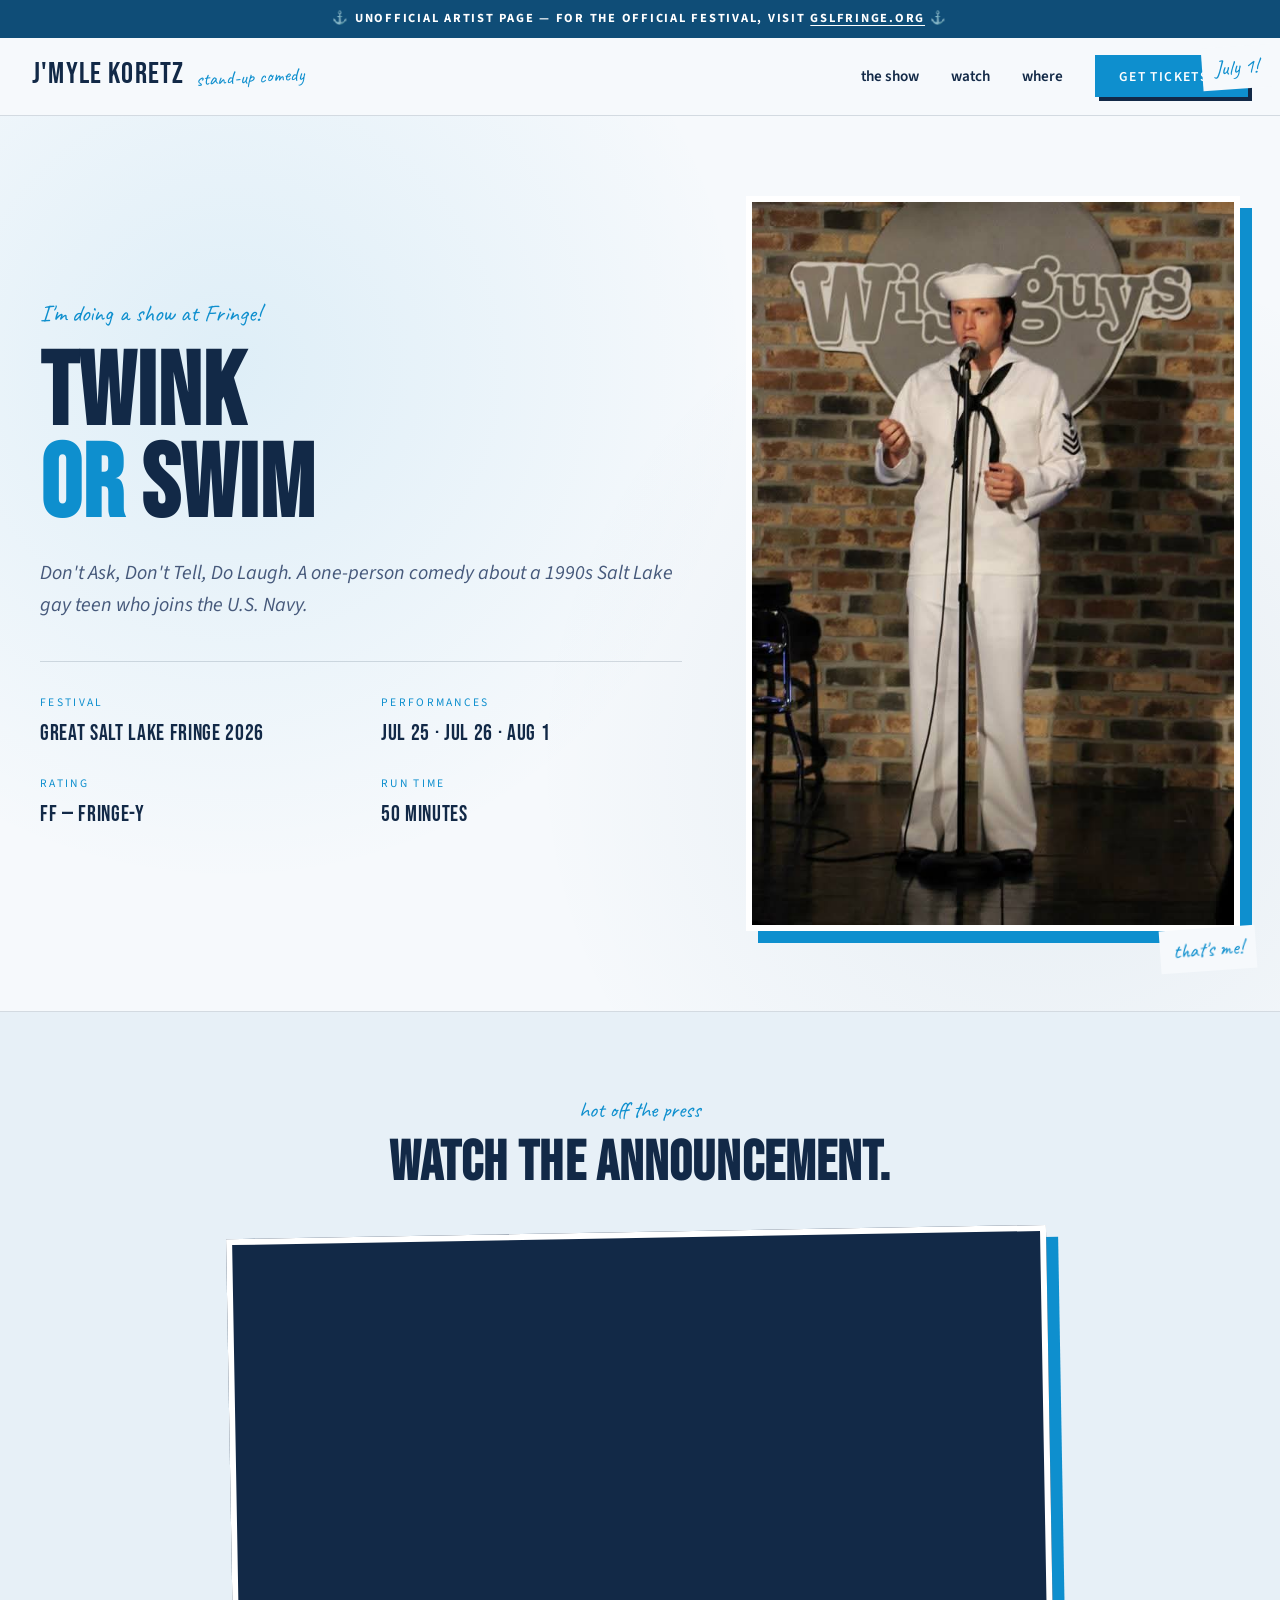
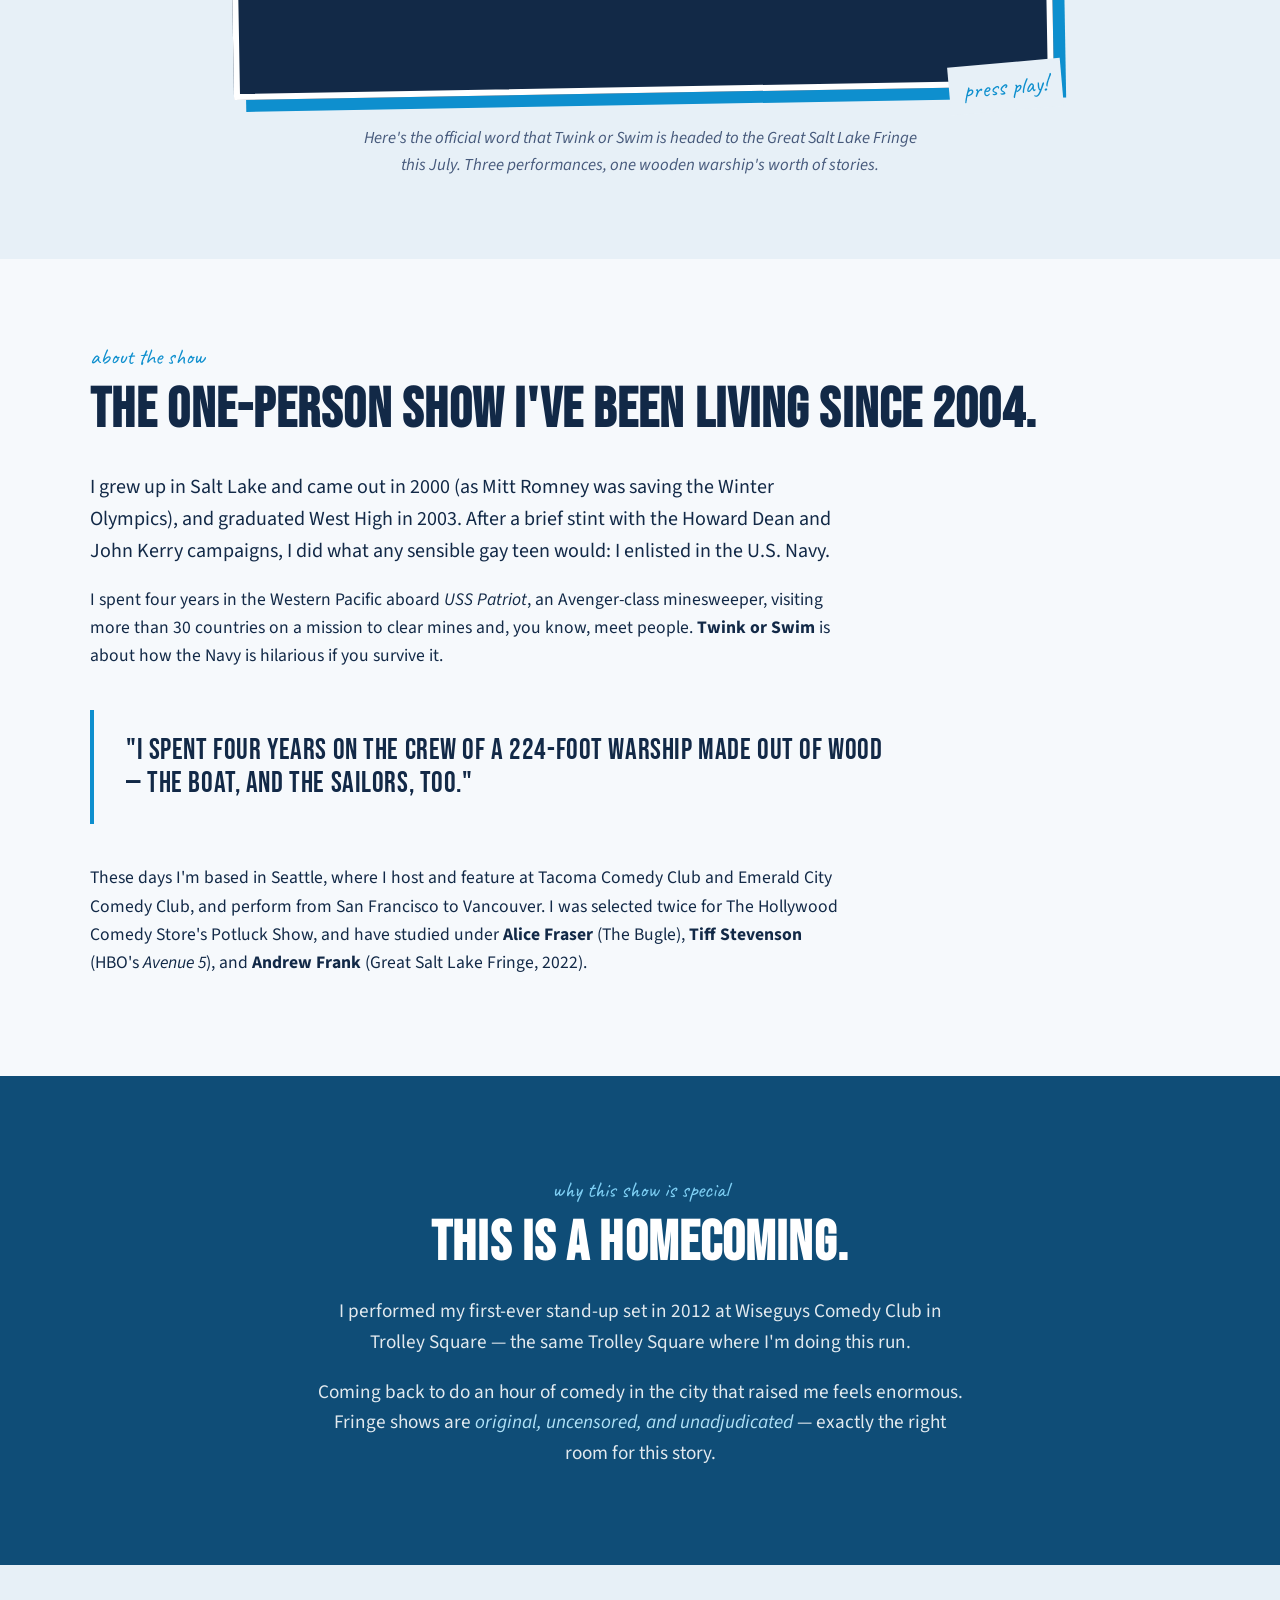
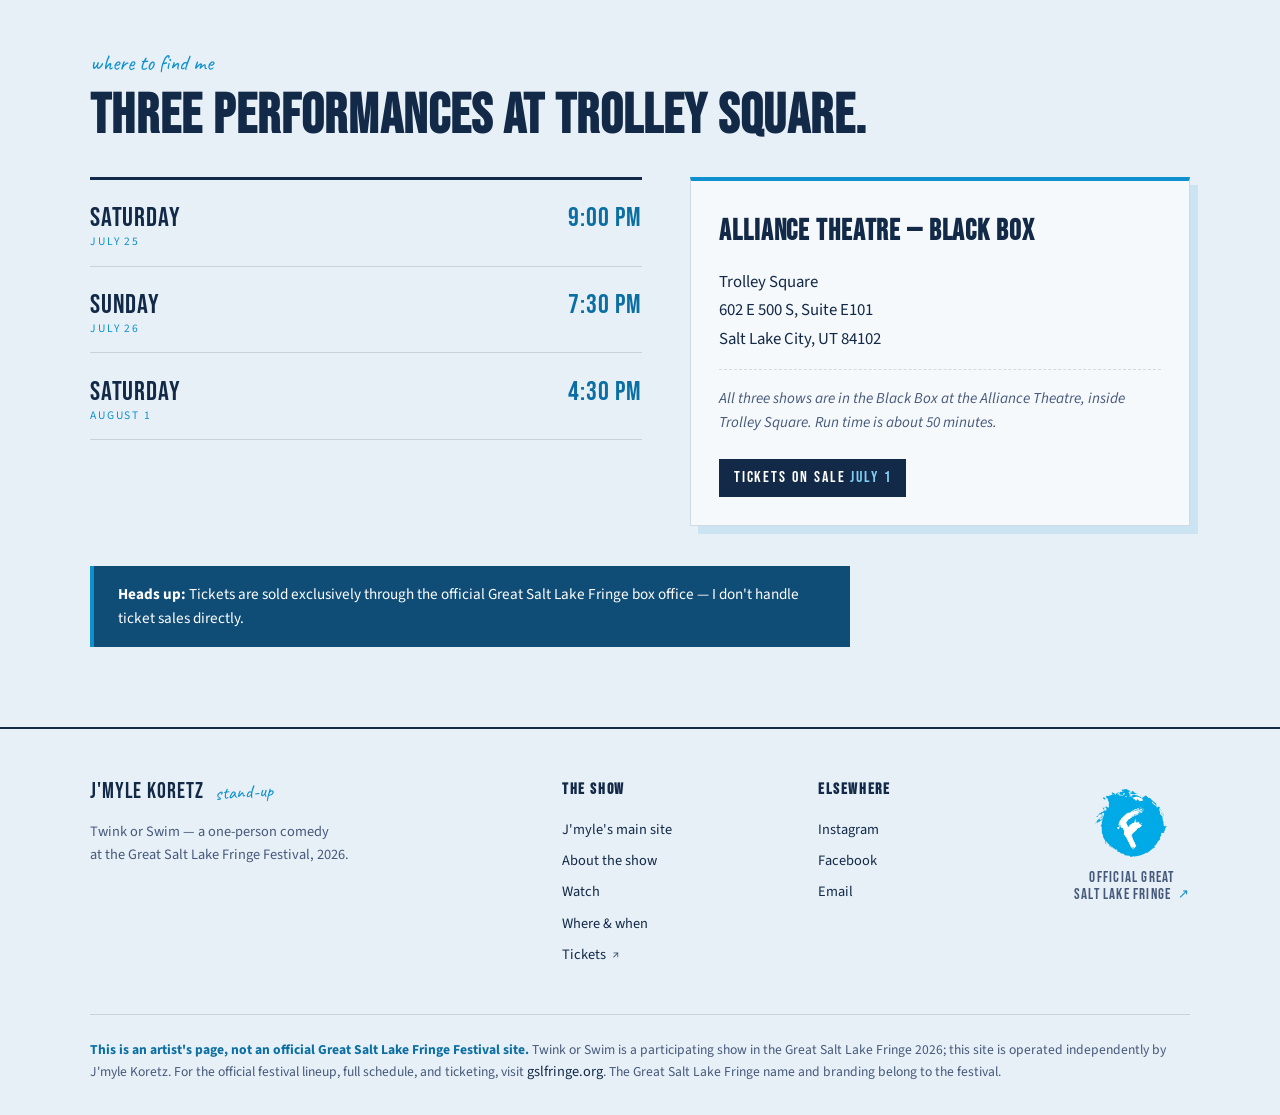
==== salt.html @ cea80de1 "modal" ====
<!DOCTYPE html>
<html lang="en">
<head>
<meta charset="UTF-8">
<meta name="viewport" content="width=device-width, initial-scale=1.0">
<title>Twink or Swim — J'myle Koretz at the Great Salt Lake Fringe</title>
<meta name="description" content="Twink or Swim — a one-person comedy by J'myle Koretz. Three performances at the Great Salt Lake Fringe 2026, Alliance Theatre Black Box, Trolley Square, Salt Lake City.">
<link rel="preconnect" href="https://fonts.googleapis.com">
<link rel="preconnect" href="https://fonts.gstatic.com" crossorigin>
<link href="https://fonts.googleapis.com/css2?family=Bebas+Neue&family=Source+Sans+3:ital,wght@0,300;0,400;0,600;0,700;1,400&family=Caveat:wght@500;700&display=swap" rel="stylesheet">
<style>
  :root {
    /* white + festival-blue neighborhood (adjacent, not identical) */
    --paper: #f6f9fc;        /* near-white, faint cool cast */
    --paper-deep: #e7f0f7;   /* light blue-grey panel */
    --ink: #122947;          /* deep blue — primary type on light */
    --ink-soft: #46597b;     /* muted blue-slate */
    --field: #0f4d77;        /* deep ocean blue — inverted section bg */
    --field-deep: #0b3c5e;
    --accent: #0e8fce;       /* page blue — a touch deeper than the festival cyan */
    --accent-dark: #0b6fa3;
    --rule: rgba(18, 41, 71, 0.15);
  }

  * { box-sizing: border-box; margin: 0; padding: 0; }
  html { scroll-behavior: smooth; }

  body {
    font-family: 'Source Sans 3', Georgia, serif;
    background: var(--paper);
    color: var(--ink);
    line-height: 1.6;
    overflow-x: hidden;
  }

  .unofficial-strip {
    background: var(--field);
    color: #fff;
    text-align: center;
    padding: 0.55rem 1rem;
    font-size: 0.78rem;
    letter-spacing: 0.14em;
    text-transform: uppercase;
    font-weight: 700;
  }
  .unofficial-strip a { color: #fff; text-decoration: underline; text-underline-offset: 3px; }

  header.site-header {
    background: var(--paper);
    border-bottom: 1px solid var(--rule);
    padding: 1.4rem 2rem;
    display: flex;
    align-items: center;
    justify-content: space-between;
    gap: 2rem;
    flex-wrap: wrap;
  }
  .brand {
    display: flex;
    align-items: baseline;
    gap: 0.75rem;
    color: var(--ink);
    text-decoration: none;
    transition: opacity 0.2s;
  }
  .brand:hover { opacity: 0.75; }
  .brand-mark {
    font-family: 'Bebas Neue', sans-serif;
    font-size: 1.85rem;
    letter-spacing: 0.04em;
    line-height: 1;
  }
  .brand-tag {
    font-family: 'Caveat', cursive;
    font-size: 1.2rem;
    color: var(--accent);
    transform: rotate(-3deg);
    display: inline-block;
  }
  nav.primary { display: flex; gap: 2rem; flex-wrap: wrap; align-items: center; }
  nav.primary a {
    color: var(--ink);
    text-decoration: none;
    font-weight: 600;
    font-size: 0.95rem;
    text-transform: lowercase;
    transition: color 0.2s;
  }
  nav.primary a:hover { color: var(--accent); }
  nav.primary .tickets-btn {
    background: var(--accent);
    color: #fff;
    padding: 0.6rem 1.4rem;
    border: 2px solid var(--accent);
    text-transform: uppercase;
    letter-spacing: 0.1em;
    font-size: 0.85rem;
    box-shadow: 4px 4px 0 var(--ink);
    transition: transform 0.15s, box-shadow 0.15s;
  }
  nav.primary .tickets-btn:hover {
    transform: translate(-2px, -2px);
    box-shadow: 6px 6px 0 var(--ink);
  }
  .tickets-wrap {
    position: relative;
    display: inline-block;
  }
  .tickets-caption {
    position: absolute;
    top: -1.1rem;
    right: -1.4rem;
    font-family: 'Caveat', cursive;
    color: var(--accent);
    font-size: 1.3rem;
    transform: rotate(-4deg);
    background: var(--paper);
    padding: 0.3rem 0.8rem;
    pointer-events: none;
    white-space: nowrap;
    z-index: 2;
  }

  /* ===== Hero (now white-field, blue type) ===== */
  .hero {
    background: var(--paper);
    color: var(--ink);
    padding: 5rem 2rem;
    position: relative;
    overflow: hidden;
    border-bottom: 1px solid var(--rule);
  }
  .hero::before {
    content: '';
    position: absolute;
    inset: 0;
    background-image: radial-gradient(circle at 18% 28%, rgba(14, 143, 206, 0.10) 0%, transparent 42%),
                      radial-gradient(circle at 82% 72%, rgba(15, 77, 119, 0.07) 0%, transparent 42%);
    pointer-events: none;
  }
  .hero-inner {
    max-width: 1200px;
    margin: 0 auto;
    position: relative;
    z-index: 1;
    display: grid;
    grid-template-columns: 1.3fr 1fr;
    gap: 4rem;
    align-items: center;
  }
  .hero-eyebrow {
    font-family: 'Caveat', cursive;
    color: var(--accent);
    font-size: 1.5rem;
    transform: rotate(-2deg);
    display: inline-block;
    margin-bottom: 1rem;
  }
  .hero-title {
    font-family: 'Bebas Neue', sans-serif;
    font-size: clamp(3.2rem, 8vw, 6.5rem);
    line-height: 0.9;
    letter-spacing: 0.01em;
    margin-bottom: 1.5rem;
    color: var(--ink);
  }
  .hero-title .accent { color: var(--accent); }
  .hero-byline {
    font-size: 1.25rem;
    font-style: italic;
    color: var(--ink-soft);
    margin-bottom: 2.5rem;
  }
  .hero-meta {
    display: grid;
    grid-template-columns: repeat(2, 1fr);
    gap: 1.5rem 2.5rem;
    padding-top: 2rem;
    border-top: 1px solid var(--rule);
  }
  .hero-meta .label {
    font-size: 0.72rem;
    letter-spacing: 0.2em;
    text-transform: uppercase;
    color: var(--accent);
    margin-bottom: 0.2rem;
  }
  .hero-meta .value {
    font-family: 'Bebas Neue', sans-serif;
    font-size: 1.4rem;
    letter-spacing: 0.03em;
    color: var(--ink);
  }

  .hero-photo {
    position: relative;
    transform: rotate(2deg);
    transition: transform 0.4s ease;
  }
  .hero-photo:hover { transform: rotate(0deg); }
  .hero-photo img {
    width: 100%;
    height: auto;
    display: block;
    border: 6px solid #fff;
    box-shadow: 12px 12px 0 var(--accent);
  }
  .hero-photo .caption {
    position: absolute;
    bottom: -2.5rem;
    right: -1rem;
    font-family: 'Caveat', cursive;
    color: var(--accent);
    font-size: 1.3rem;
    transform: rotate(-4deg);
    background: var(--paper);
    padding: 0.3rem 0.8rem;
  }

  @media (max-width: 880px) {
    .hero-inner { grid-template-columns: 1fr; gap: 3rem; }
    .hero-photo { max-width: 400px; margin: 0 auto; }
  }

  section { padding: 5rem 2rem; }
  .container { max-width: 1100px; margin: 0 auto; }
  .section-eyebrow {
    font-family: 'Caveat', cursive;
    color: var(--accent);
    font-size: 1.4rem;
    margin-bottom: 0.5rem;
  }
  .section-title {
    font-family: 'Bebas Neue', sans-serif;
    font-size: clamp(2.2rem, 5vw, 3.5rem);
    line-height: 1;
    margin-bottom: 2rem;
    letter-spacing: 0.02em;
  }

  /* ===== Announcement video ===== */
  .announce { background: var(--paper-deep); }
  .announce .container { max-width: 900px; text-align: center; }
  .announce .section-title { margin-bottom: 2.5rem; }
  .video-wrap {
    position: relative;
    width: 100%;
    max-width: 820px;
    margin: 0 auto 2rem;
    transform: rotate(-1deg);
    transition: transform 0.4s ease;
  }
  .video-wrap:hover { transform: rotate(0deg); }
  .video-frame {
    position: relative;
    aspect-ratio: 16 / 9;
    background: var(--ink);
    border: 6px solid #fff;
    box-shadow: 12px 12px 0 var(--accent);
    overflow: hidden;
  }
  .video-frame iframe {
    position: absolute;
    inset: 0;
    width: 100%;
    height: 100%;
    border: 0;
    display: block;
  }
  .video-caption {
    position: absolute;
    bottom: -1.5rem;
    right: -0.5rem;
    font-family: 'Caveat', cursive;
    color: var(--accent);
    font-size: 1.5rem;
    transform: rotate(-4deg);
    background: var(--paper-deep);
    padding: 0.3rem 0.9rem;
    z-index: 2;
  }
  .announce .video-sub {
    font-size: 1.05rem;
    font-style: italic;
    color: var(--ink-soft);
    max-width: 560px;
    margin: 2rem auto 0;
  }

  .about { background: var(--paper); }
  .about p { font-size: 1.1rem; margin-bottom: 1.2rem; max-width: 750px; }
  .about p.lead { font-size: 1.25rem; }
  .pullquote {
    border-left: 4px solid var(--accent);
    padding: 1.5rem 0 1.5rem 2rem;
    margin: 2.5rem 0;
    font-family: 'Bebas Neue', sans-serif;
    font-size: 1.8rem;
    line-height: 1.15;
    letter-spacing: 0.02em;
    max-width: 800px;
    color: var(--ink);
  }

  .homecoming {
    background: var(--field);
    color: #fff;
    text-align: center;
    padding: 6rem 2rem;
  }
  .homecoming .container { max-width: 800px; }
  .homecoming .section-eyebrow { color: #7fd0f5; }
  .homecoming .section-title { color: #fff; margin-bottom: 1.5rem; }
  .homecoming p {
    font-size: 1.2rem;
    color: rgba(255, 255, 255, 0.88);
    max-width: 650px;
    margin: 0 auto;
  }
  .homecoming p + p { margin-top: 1.2rem; }
  .homecoming em { color: #afe1f7; font-style: italic; }

  /* ===== Where / showtimes ===== */
  .venues { background: var(--paper-deep); }
  .venues .container { max-width: 1100px; }

  .show-grid {
    display: grid;
    grid-template-columns: 1.05fr 0.95fr;
    gap: 3rem;
    align-items: start;
  }
  @media (max-width: 820px) {
    .show-grid { grid-template-columns: 1fr; gap: 2.5rem; }
  }

  .showtimes { list-style: none; }
  .showtimes li {
    display: flex;
    align-items: baseline;
    justify-content: space-between;
    gap: 1.5rem;
    padding: 1.1rem 0;
    border-bottom: 1px solid var(--rule);
  }
  .showtimes li:first-child { border-top: 3px solid var(--ink); }
  .showtimes .day {
    font-family: 'Bebas Neue', sans-serif;
    font-size: 1.7rem;
    letter-spacing: 0.03em;
    line-height: 1;
  }
  .showtimes .day small {
    display: block;
    font-family: 'Source Sans 3', sans-serif;
    font-size: 0.72rem;
    letter-spacing: 0.16em;
    text-transform: uppercase;
    color: var(--accent);
    margin-top: 0.25rem;
  }
  .showtimes .time {
    font-family: 'Bebas Neue', sans-serif;
    font-size: 1.7rem;
    letter-spacing: 0.04em;
    color: var(--accent-dark);
    white-space: nowrap;
  }

  .venue-card {
    background: var(--paper);
    border: 1px solid var(--rule);
    border-top: 4px solid var(--accent);
    padding: 1.75rem;
    box-shadow: 8px 8px 0 rgba(14, 143, 206, 0.12);
  }
  .venue-card h3 {
    font-family: 'Bebas Neue', sans-serif;
    font-size: 1.8rem;
    letter-spacing: 0.03em;
    margin-bottom: 0.8rem;
  }
  .venue-card address {
    font-style: normal;
    font-size: 1.05rem;
    line-height: 1.7;
    color: var(--ink);
  }
  .venue-card .vnote {
    font-style: italic;
    color: var(--ink-soft);
    margin-top: 1rem;
    font-size: 0.95rem;
    padding-top: 1rem;
    border-top: 1px dashed var(--rule);
  }
  .on-sale-badge {
    display: inline-block;
    margin-top: 1.5rem;
    padding: 0.4rem 0.9rem;
    background: var(--ink);
    color: #fff;
    font-family: 'Bebas Neue', sans-serif;
    font-size: 1rem;
    letter-spacing: 0.12em;
    text-transform: uppercase;
  }
  .on-sale-badge .accent { color: #7fd0f5; }
  .venues-disclaimer {
    margin-top: 2.5rem;
    padding: 1rem 1.5rem;
    background: var(--field);
    color: #fff;
    font-size: 0.95rem;
    border-left: 4px solid var(--accent);
    max-width: 760px;
  }

  .ext-icon {
    display: inline-block;
    font-style: normal;
    font-size: 0.85em;
    margin-left: 0.25em;
    opacity: 0.85;
    transform: translateY(-1px);
  }

  /* ===== Official festival handoff (F-mark) ===== */
  .fringe-handoff {
    display: inline-flex;
    flex-direction: column;
    align-items: center;
    gap: 0.5rem;
    text-decoration: none;
    color: inherit;
  }
  .fringe-handoff img {
    width: 76px;
    height: 76px;
    display: block;
    transition: transform 0.25s ease;
  }
  .fringe-handoff:hover img { transform: scale(1.06) rotate(-3deg); }
  .fringe-handoff .fh-caption {
    font-family: 'Bebas Neue', sans-serif;
    font-size: 0.95rem;
    letter-spacing: 0.08em;
    text-transform: uppercase;
    color: var(--ink-soft);
    text-align: center;
    line-height: 1.15;
  }
  .fringe-handoff:hover .fh-caption { color: var(--accent); }
  .fringe-handoff .fh-caption .ext-icon { color: var(--accent); opacity: 1; }

  footer { background: var(--paper-deep); padding: 3rem 2rem 2rem; border-top: 2px solid var(--ink); }
  .footer-inner {
    max-width: 1100px;
    margin: 0 auto;
    display: grid;
    grid-template-columns: 2fr 1fr 1fr auto;
    gap: 2.5rem;
    align-items: start;
  }
  .footer-brand .brand-mark { font-size: 1.4rem; }
  .footer-brand p { margin-top: 0.8rem; font-size: 0.9rem; color: var(--ink-soft); }
  footer h4 {
    font-family: 'Bebas Neue', sans-serif;
    font-size: 1rem;
    letter-spacing: 0.1em;
    margin-bottom: 1rem;
  }
  footer a {
    color: var(--ink);
    text-decoration: none;
    display: block;
    font-size: 0.9rem;
    margin-bottom: 0.5rem;
    transition: color 0.2s;
  }
  footer a:hover { color: var(--accent); }
  .footer-official { justify-self: end; padding-top: 0.5rem; }
  .footer-disclaimer {
    max-width: 1100px;
    margin: 2.5rem auto 0;
    padding-top: 1.5rem;
    border-top: 1px solid var(--rule);
    font-size: 0.85rem;
    color: var(--ink-soft);
    line-height: 1.6;
  }
  .footer-disclaimer strong { color: var(--accent-dark); }
  @media (max-width: 720px) {
    .footer-inner { grid-template-columns: 1fr; gap: 2rem; }
    .footer-official { justify-self: start; }
  }

  @keyframes rise {
    from { opacity: 0; transform: translateY(20px); }
    to { opacity: 1; transform: translateY(0); }
  }
  .rise { animation: rise 0.8s ease-out both; }
  .rise-1 { animation-delay: 0.1s; }
  .rise-2 { animation-delay: 0.25s; }
  .rise-3 { animation-delay: 0.4s; }

  @media (prefers-reduced-motion: reduce) {
    * { animation: none !important; transition: none !important; }
    html { scroll-behavior: auto; }
  }
  /* ===== Ticket pre-sale modal ===== */
  .ticket-modal[hidden] { display: none; }
  .ticket-modal {
    position: fixed;
    inset: 0;
    z-index: 1000;
    display: flex;
    align-items: center;
    justify-content: center;
    padding: 1.5rem;
  }
  .ticket-modal-backdrop {
    position: absolute;
    inset: 0;
    background: rgba(11, 38, 58, 0.78);
    backdrop-filter: blur(3px);
    animation: tm-fade 0.25s ease both;
  }
  .ticket-modal-card {
    position: relative;
    z-index: 1;
    background: var(--paper);
    border: 3px solid var(--ink);
    box-shadow: 14px 14px 0 var(--accent);
    max-width: 540px;
    width: 100%;
    padding: 2.75rem 2.5rem 2.25rem;
    text-align: center;
    animation: tm-pop 0.3s cubic-bezier(.2,.8,.2,1) both;
  }
  .ticket-modal-close {
    position: absolute;
    top: 0.6rem;
    right: 0.9rem;
    background: none;
    border: none;
    cursor: pointer;
    font-size: 2rem;
    line-height: 1;
    color: var(--ink-soft);
    font-family: 'Bebas Neue', sans-serif;
    transition: color 0.2s;
  }
  .ticket-modal-close:hover { color: var(--accent); }
  .tm-eyebrow {
    font-family: 'Caveat', cursive;
    color: var(--accent);
    font-size: 1.5rem;
    transform: rotate(-2deg);
    display: inline-block;
    margin-bottom: 0.5rem;
  }
  .tm-title {
    font-family: 'Bebas Neue', sans-serif;
    font-size: clamp(2.4rem, 8vw, 3.6rem);
    line-height: 0.92;
    letter-spacing: 0.02em;
    color: var(--ink);
    margin-bottom: 1.1rem;
  }
  .tm-title .accent { color: var(--accent); }
  .tm-body {
    font-size: 1.08rem;
    line-height: 1.6;
    color: var(--ink-soft);
    max-width: 27rem;
    margin: 0 auto 1.75rem;
  }
  .tm-body em { color: var(--ink); font-style: italic; }
  .tm-actions {
    display: flex;
    gap: 0.75rem;
    justify-content: center;
    flex-wrap: wrap;
  }
  .tm-actions a, .tm-actions button {
    font-family: 'Source Sans 3', sans-serif;
    padding: 0.85rem 1.6rem;
    font-weight: 700;
    font-size: 0.85rem;
    letter-spacing: 0.1em;
    text-transform: uppercase;
    cursor: pointer;
    text-decoration: none;
    transition: transform 0.15s, box-shadow 0.15s, background 0.2s, color 0.2s;
  }
  .tm-primary {
    background: var(--accent);
    color: #fff;
    border: 2px solid var(--accent);
    box-shadow: 4px 4px 0 var(--ink);
  }
  .tm-primary:hover { transform: translate(-2px, -2px); box-shadow: 6px 6px 0 var(--ink); }
  .tm-secondary {
    background: transparent;
    color: var(--ink);
    border: 2px solid var(--ink);
  }
  .tm-secondary:hover { background: var(--ink); color: var(--paper); }
  .tm-foot {
    margin-top: 1.6rem;
    padding-top: 1.1rem;
    border-top: 1px dashed var(--rule);
    font-size: 0.78rem;
    letter-spacing: 0.05em;
    color: var(--ink-soft);
  }
  @keyframes tm-fade { from { opacity: 0; } to { opacity: 1; } }
  @keyframes tm-pop {
    from { opacity: 0; transform: translateY(14px) scale(0.97); }
    to { opacity: 1; transform: none; }
  }
</style>
</head>
<body>

<div class="unofficial-strip">
  ⚓ Unofficial artist page — for the official festival, visit
  <a href="https://www.gslfringe.org/" target="_blank" rel="noopener">gslfringe.org</a> ⚓
</div>

<header class="site-header">
  <a href="index.html" class="brand" aria-label="J'myle Koretz — back to main site">
    <span class="brand-mark">J'MYLE KORETZ</span>
    <span class="brand-tag">stand-up comedy</span>
  </a>
  <nav class="primary">
    <a href="#show">the show</a>
    <a href="#watch">watch</a>
    <a href="#venue">where</a>
    <span class="tickets-wrap">
      <a href="https://tickets.greatsaltlakefringe.org/" class="tickets-btn" target="_blank" rel="noopener">Get Tickets <span class="ext-icon" aria-hidden="true">↗</span></a>
      <span class="tickets-caption">July 1!</span>
    </span>
  </nav>
</header>

<section class="hero">
  <div class="hero-inner">
    <div>
      <div class="hero-eyebrow rise rise-1">I'm doing a show at Fringe!</div>
      <h1 class="hero-title rise rise-2">TWINK<br><span class="accent">OR</span> SWIM</h1>
      <p class="hero-byline rise rise-3">Don't Ask, Don't Tell, Do Laugh. A one-person comedy about a 1990s Salt Lake gay teen who joins the U.S. Navy.</p>
      <div class="hero-meta rise rise-3">
        <div>
          <div class="label">Festival</div>
          <div class="value">Great Salt Lake Fringe 2026</div>
        </div>
        <div>
          <div class="label">Performances</div>
          <div class="value">Jul 25 · Jul 26 · Aug 1</div>
        </div>
        <div>
          <div class="label">Rating</div>
          <div class="value">FF — Fringe-y</div>
        </div>
        <div>
          <div class="label">Run Time</div>
          <div class="value">50 minutes</div>
        </div>
      </div>
    </div>
    <div class="hero-photo rise rise-3">
      <img src="dress.jpg" alt="J'myle Koretz on stage at Wiseguys Comedy Club in full Navy crackerjacks">
      <span class="caption">that's me!</span>
    </div>
  </div>
</section>

<section class="announce" id="watch">
  <div class="container">
    <div class="section-eyebrow">hot off the press</div>
    <h2 class="section-title">Watch the announcement.</h2>
    <div class="video-wrap">
      <div class="video-frame">
        <iframe
          src="https://www.youtube-nocookie.com/embed/XWOlv1vxRjc?rel=0&modestbranding=1"
          title="J'myle Koretz — Twink or Swim announcement"
          loading="lazy"
          allow="accelerometer; clipboard-write; encrypted-media; gyroscope; picture-in-picture"
          allowfullscreen
          referrerpolicy="strict-origin-when-cross-origin">
        </iframe>
      </div>
      <span class="video-caption">press play!</span>
    </div>
    <p class="video-sub">Here's the official word that <em>Twink or Swim</em> is headed to the Great Salt Lake Fringe this July. Three performances, one wooden warship's worth of stories.</p>
  </div>
</section>

<section class="about" id="show">
  <div class="container">
    <div class="section-eyebrow">about the show</div>
    <h2 class="section-title">The one-person show I've been living since 2004.</h2>
    <p class="lead">I grew up in Salt Lake and came out in 2000 (as Mitt Romney was saving the Winter Olympics), and graduated West High in 2003. After a brief stint with the Howard Dean and John Kerry campaigns, I did what any sensible gay teen would: I enlisted in the U.S. Navy.</p>
    <p>I spent four years in the Western Pacific aboard <em>USS Patriot</em>, an Avenger-class minesweeper, visiting more than 30 countries on a mission to clear mines and, you know, meet people. <strong>Twink or Swim</strong> is about how the Navy is hilarious if you survive it.</p>

    <div class="pullquote">
      "I spent four years on the crew of a 224-foot warship made out of wood — the boat, and the Sailors, too."
    </div>

    <p>These days I'm based in Seattle, where I host and feature at Tacoma Comedy Club and Emerald City Comedy Club, and perform from San Francisco to Vancouver. I was selected twice for The Hollywood Comedy Store's Potluck Show, and have studied under <strong>Alice Fraser</strong> (The Bugle), <strong>Tiff Stevenson</strong> (HBO's <em>Avenue 5</em>), and <strong>Andrew Frank</strong> (Great Salt Lake Fringe, 2022).</p>
  </div>
</section>

<section class="homecoming">
  <div class="container">
    <div class="section-eyebrow">why this show is special</div>
    <h2 class="section-title">This is a homecoming.</h2>
    <p>I performed my first-ever stand-up set in 2012 at Wiseguys Comedy Club in Trolley Square — the same Trolley Square where I'm doing this run.</p>
    <p>Coming back to do an hour of comedy in the city that raised me feels enormous. Fringe shows are <em>original, uncensored, and unadjudicated</em> — exactly the right room for this story.</p>
  </div>
</section>

<section class="venues" id="venue">
  <div class="container">
    <div class="section-eyebrow">where to find me</div>
    <h2 class="section-title">Three performances at Trolley Square.</h2>
    <div class="show-grid">
      <ul class="showtimes">
        <li>
          <span class="day">Saturday<small>July 25</small></span>
          <span class="time">9:00 PM</span>
        </li>
        <li>
          <span class="day">Sunday<small>July 26</small></span>
          <span class="time">7:30 PM</span>
        </li>
        <li>
          <span class="day">Saturday<small>August 1</small></span>
          <span class="time">4:30 PM</span>
        </li>
      </ul>
      <div class="venue-card">
        <h3>Alliance Theatre — Black Box</h3>
        <address>
          Trolley Square<br>
          602 E 500 S, Suite E101<br>
          Salt Lake City, UT 84102
        </address>
        <p class="vnote">All three shows are in the Black Box at the Alliance Theatre, inside Trolley Square. Run time is about 50 minutes.</p>
        <span class="on-sale-badge">Tickets on sale <span class="accent">July 1</span></span>
      </div>
    </div>
    <div class="venues-disclaimer">
      <strong>Heads up:</strong> Tickets are sold exclusively through the official Great Salt Lake Fringe box office — I don't handle ticket sales directly.
    </div>
  </div>
</section>

<footer>
  <div class="footer-inner">
    <div class="footer-brand">
      <span class="brand-mark">J'MYLE KORETZ</span>
      <span class="brand-tag" style="margin-left: 0.5rem;">stand-up</span>
      <p>Twink or Swim — a one-person comedy<br>at the Great Salt Lake Fringe Festival, 2026.</p>
    </div>
    <div>
      <h4>The Show</h4>
      <a href="index.html">J'myle's main site</a>
      <a href="#show">About the show</a>
      <a href="#watch">Watch</a>
      <a href="#venue">Where &amp; when</a>
      <a href="https://tickets.greatsaltlakefringe.org/" target="_blank" rel="noopener">Tickets <span class="ext-icon" aria-hidden="true">↗</span></a>
    </div>
    <div>
      <h4>Elsewhere</h4>
      <a href="https://www.instagram.com/theinappropriatecontent/" target="_blank" rel="noopener">Instagram</a>
      <a href="https://www.facebook.com/inappropriatecontent/" target="_blank" rel="noopener">Facebook</a>
      <a href="mailto:inappropriatecontent@gmail.com">Email</a>
    </div>
    <div class="footer-official">
      <a class="fringe-handoff" href="https://www.gslfringe.org/" target="_blank" rel="noopener"
         title="Visit the official Great Salt Lake Fringe website (opens in a new tab)">
        <img src="fringe-f.png" alt="Great Salt Lake Fringe — official festival website">
        <span class="fh-caption">Official Great<br>Salt Lake Fringe <span class="ext-icon" aria-hidden="true">↗</span></span>
      </a>
    </div>
  </div>
  <div class="footer-disclaimer">
    <strong>This is an artist's page, not an official Great Salt Lake Fringe Festival site.</strong>
    Twink or Swim is a participating show in the Great Salt Lake Fringe 2026; this site is operated independently by J'myle Koretz. For the official festival lineup, full schedule, and ticketing, visit <a href="https://www.gslfringe.org/" target="_blank" rel="noopener" style="display: inline;">gslfringe.org</a>. The Great Salt Lake Fringe name and branding belong to the festival.
  </div>
</footer>

<div class="ticket-modal" id="ticketModal" hidden>
  <div class="ticket-modal-backdrop" data-close></div>
  <div class="ticket-modal-card" role="dialog" aria-modal="true" aria-labelledby="tm-title" aria-describedby="tm-body">
    <button class="ticket-modal-close" type="button" data-close aria-label="Close">&times;</button>
    <div class="tm-eyebrow">mark your calendar</div>
    <h2 class="tm-title" id="tm-title">Tickets go live<br><span class="accent">July 1</span></h2>
    <p class="tm-body" id="tm-body">The Great Salt Lake Fringe 2026 box office opens <strong>July 1</strong>. Until then, head to the official festival site for lineup news — and check back here on the 1st to grab seats to <em>Twink or Swim</em>.</p>
    <div class="tm-actions">
      <a class="tm-primary" href="https://www.gslfringe.org/" target="_blank" rel="noopener">Visit gslfringe.org <span class="ext-icon" aria-hidden="true">↗</span></a>
      <button class="tm-secondary" type="button" data-close>Got it</button>
    </div>
    <p class="tm-foot">Three performances · Alliance Theatre Black Box · Trolley Square</p>
  </div>
</div>

<script>
(function () {
  // Pre-sale ticket gate — the 2026 box office goes live July 1 (Mountain Time).
  // Before then, clicks on the ticket links open the modal instead of sending people
  // to last year's box office. On/after July 1 this self-disables and the links pass
  // straight through. To remove entirely after the festival, delete this <script>
  // and the #ticketModal block above.
  var SALES_LIVE = new Date('2026-07-01T00:00:00-06:00').getTime();
  if (Date.now() >= SALES_LIVE) return;

  var modal = document.getElementById('ticketModal');
  if (!modal) return;
  var lastFocus = null;

  function open(e) {
    if (e) e.preventDefault();
    lastFocus = document.activeElement;
    modal.hidden = false;
    document.body.style.overflow = 'hidden';
    var closeBtn = modal.querySelector('.ticket-modal-close');
    if (closeBtn) closeBtn.focus();
    document.addEventListener('keydown', onKey);
  }
  function close() {
    modal.hidden = true;
    document.body.style.overflow = '';
    document.removeEventListener('keydown', onKey);
    if (lastFocus && lastFocus.focus) lastFocus.focus();
  }
  function onKey(e) {
    if (e.key === 'Escape') { close(); return; }
    if (e.key === 'Tab') {
      var f = modal.querySelectorAll('a[href], button');
      if (!f.length) return;
      var first = f[0], last = f[f.length - 1];
      if (e.shiftKey && document.activeElement === first) { e.preventDefault(); last.focus(); }
      else if (!e.shiftKey && document.activeElement === last) { e.preventDefault(); first.focus(); }
    }
  }

  // Intercept any link pointing at the box office.
  var links = document.querySelectorAll('a[href*="tickets.greatsaltlakefringe.org"]');
  Array.prototype.forEach.call(links, function (a) { a.addEventListener('click', open); });

  // Close on backdrop, the X, or "Got it".
  Array.prototype.forEach.call(modal.querySelectorAll('[data-close]'), function (el) {
    el.addEventListener('click', close);
  });
})();
</script>

</body>
</html>
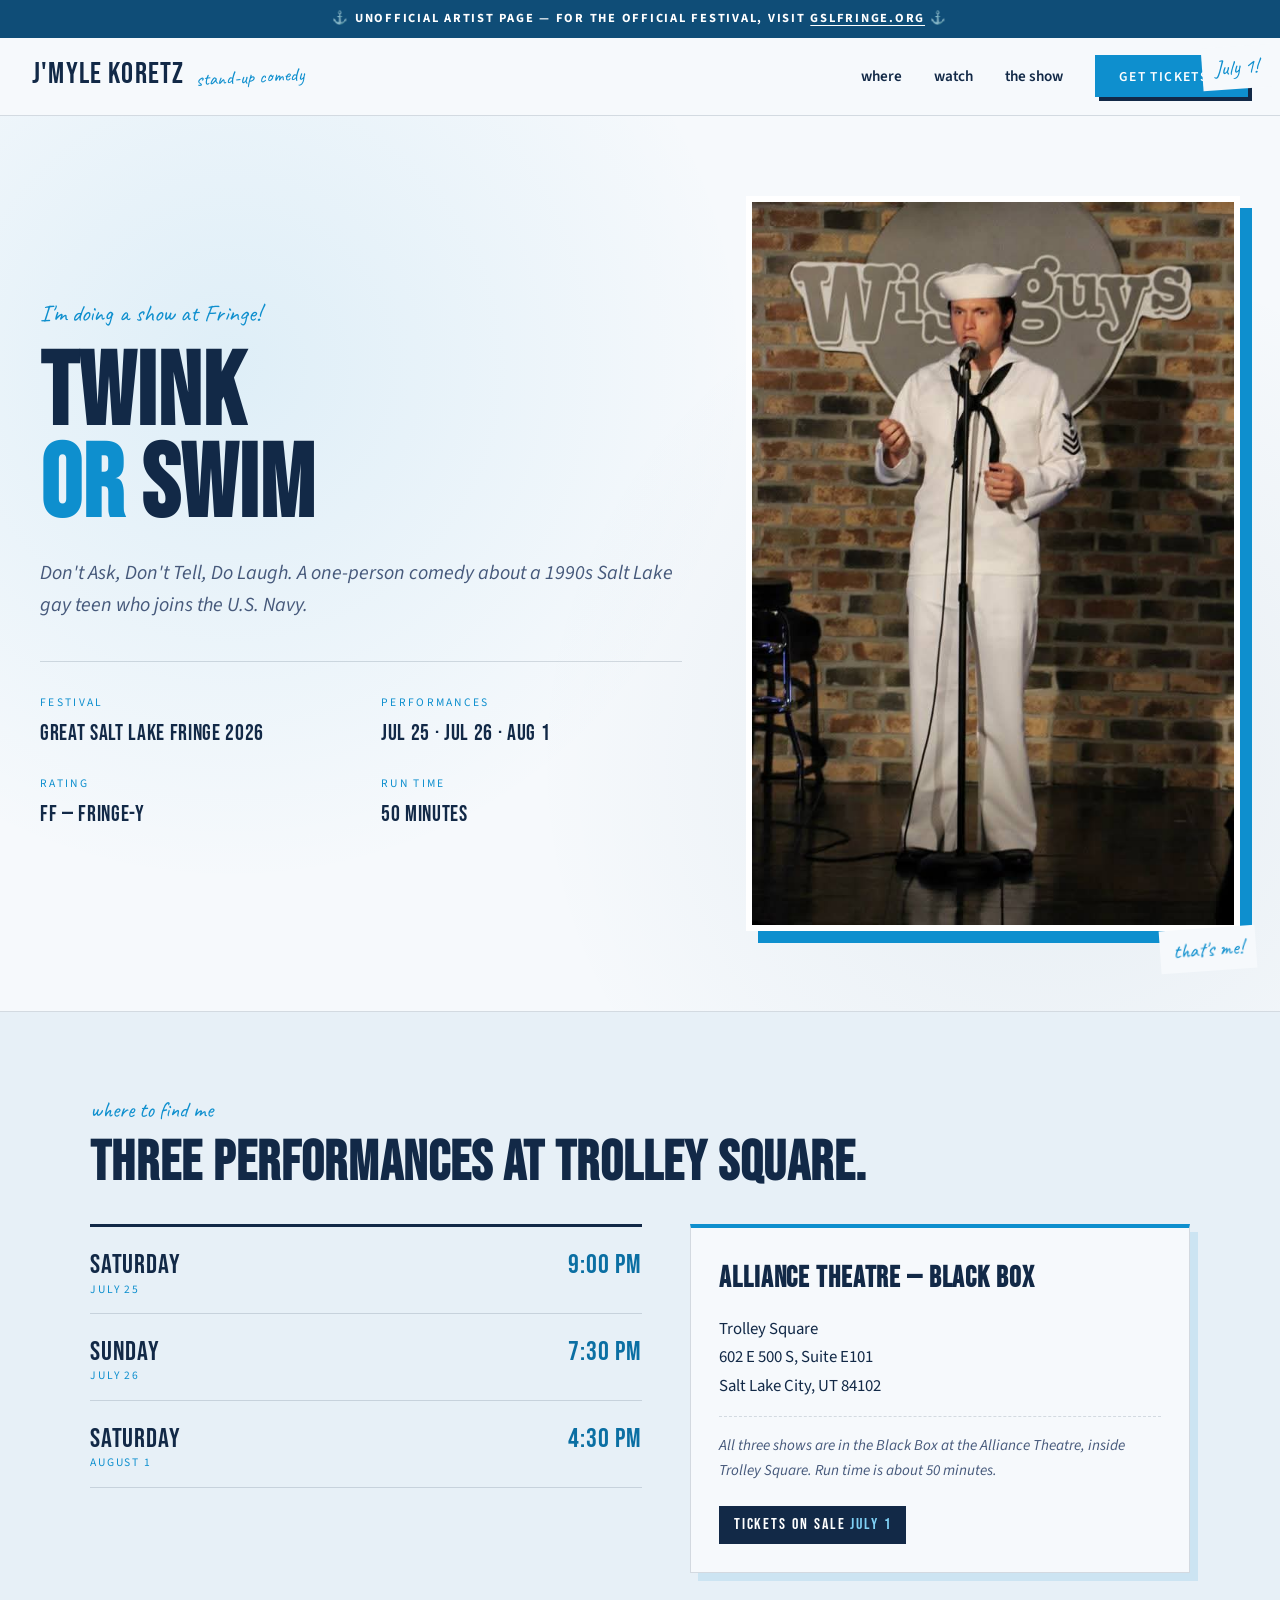
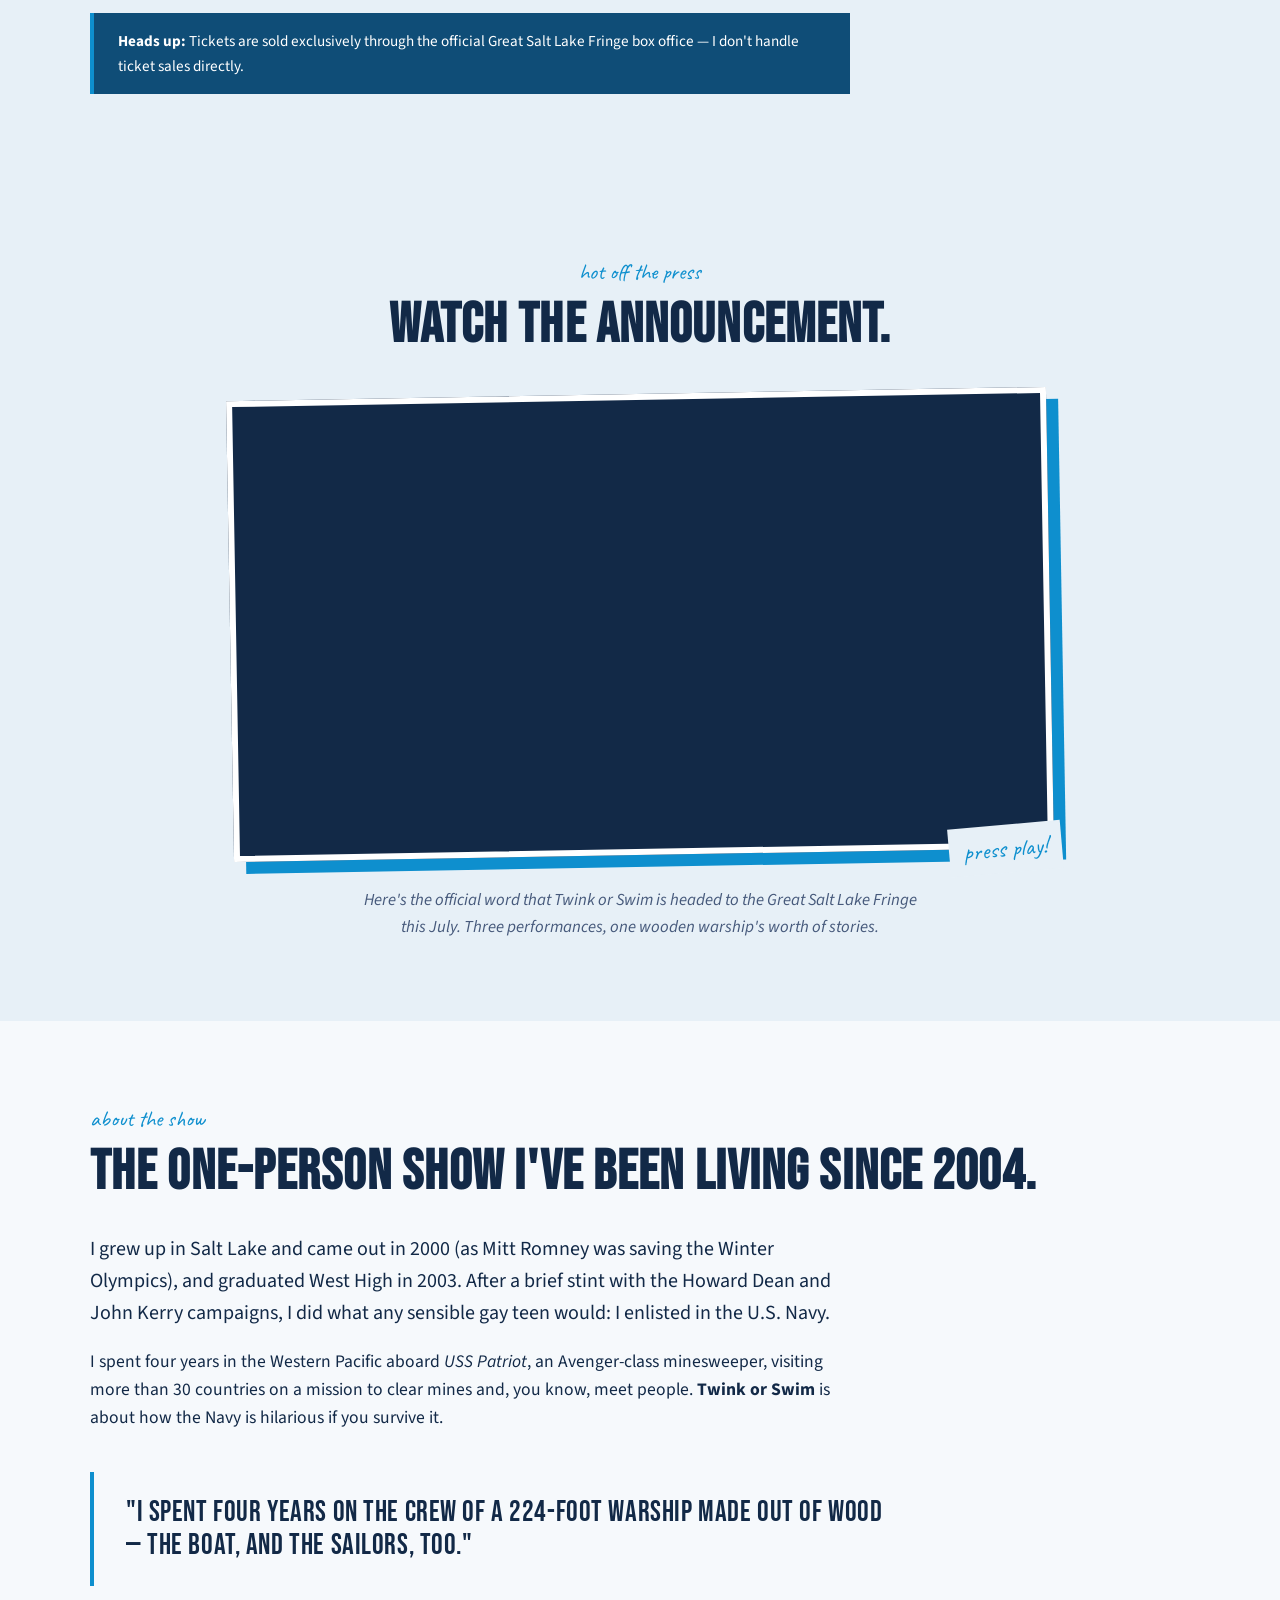
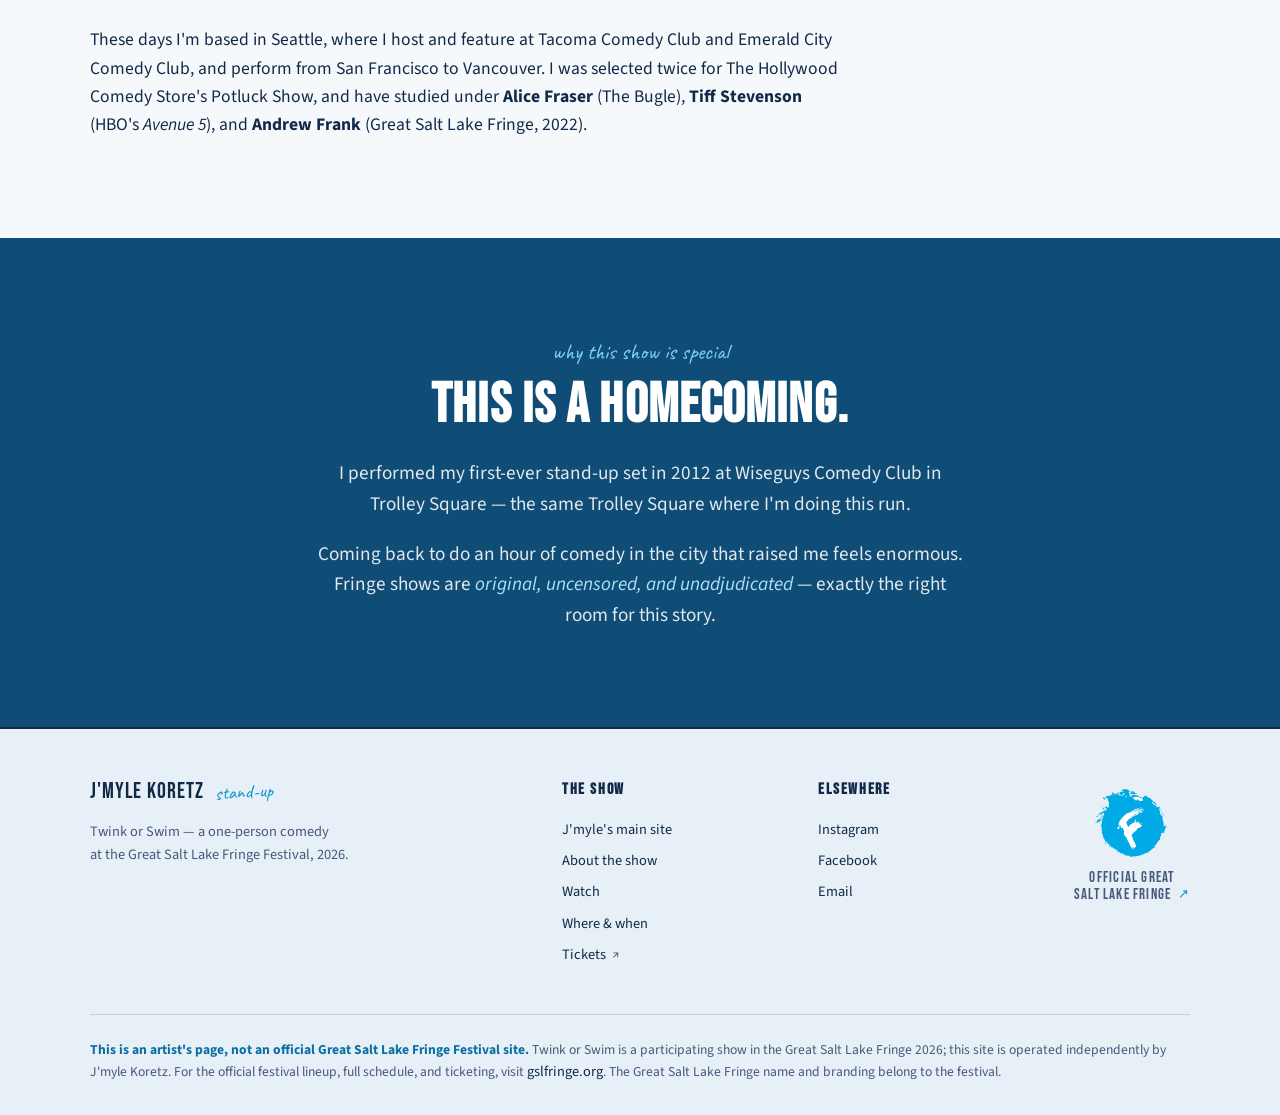
==== commit 7ee6b096: "Add files via upload" ====
--- a/salt.html
+++ b/salt.html
@@ -635,9 +635,9 @@
     <span class="brand-tag">stand-up comedy</span>
   </a>
   <nav class="primary">
+    <a href="#venue">where</a>
+    <a href="#watch">watch</a>
     <a href="#show">the show</a>
-    <a href="#watch">watch</a>
-    <a href="#venue">where</a>
     <span class="tickets-wrap">
       <a href="https://tickets.greatsaltlakefringe.org/" class="tickets-btn" target="_blank" rel="noopener">Get Tickets <span class="ext-icon" aria-hidden="true">↗</span></a>
       <span class="tickets-caption">July 1!</span>
@@ -674,51 +674,6 @@
       <img src="dress.jpg" alt="J'myle Koretz on stage at Wiseguys Comedy Club in full Navy crackerjacks">
       <span class="caption">that's me!</span>
     </div>
-  </div>
-</section>
-
-<section class="announce" id="watch">
-  <div class="container">
-    <div class="section-eyebrow">hot off the press</div>
-    <h2 class="section-title">Watch the announcement.</h2>
-    <div class="video-wrap">
-      <div class="video-frame">
-        <iframe
-          src="https://www.youtube-nocookie.com/embed/XWOlv1vxRjc?rel=0&modestbranding=1"
-          title="J'myle Koretz — Twink or Swim announcement"
-          loading="lazy"
-          allow="accelerometer; clipboard-write; encrypted-media; gyroscope; picture-in-picture"
-          allowfullscreen
-          referrerpolicy="strict-origin-when-cross-origin">
-        </iframe>
-      </div>
-      <span class="video-caption">press play!</span>
-    </div>
-    <p class="video-sub">Here's the official word that <em>Twink or Swim</em> is headed to the Great Salt Lake Fringe this July. Three performances, one wooden warship's worth of stories.</p>
-  </div>
-</section>
-
-<section class="about" id="show">
-  <div class="container">
-    <div class="section-eyebrow">about the show</div>
-    <h2 class="section-title">The one-person show I've been living since 2004.</h2>
-    <p class="lead">I grew up in Salt Lake and came out in 2000 (as Mitt Romney was saving the Winter Olympics), and graduated West High in 2003. After a brief stint with the Howard Dean and John Kerry campaigns, I did what any sensible gay teen would: I enlisted in the U.S. Navy.</p>
-    <p>I spent four years in the Western Pacific aboard <em>USS Patriot</em>, an Avenger-class minesweeper, visiting more than 30 countries on a mission to clear mines and, you know, meet people. <strong>Twink or Swim</strong> is about how the Navy is hilarious if you survive it.</p>
-
-    <div class="pullquote">
-      "I spent four years on the crew of a 224-foot warship made out of wood — the boat, and the Sailors, too."
-    </div>
-
-    <p>These days I'm based in Seattle, where I host and feature at Tacoma Comedy Club and Emerald City Comedy Club, and perform from San Francisco to Vancouver. I was selected twice for The Hollywood Comedy Store's Potluck Show, and have studied under <strong>Alice Fraser</strong> (The Bugle), <strong>Tiff Stevenson</strong> (HBO's <em>Avenue 5</em>), and <strong>Andrew Frank</strong> (Great Salt Lake Fringe, 2022).</p>
-  </div>
-</section>
-
-<section class="homecoming">
-  <div class="container">
-    <div class="section-eyebrow">why this show is special</div>
-    <h2 class="section-title">This is a homecoming.</h2>
-    <p>I performed my first-ever stand-up set in 2012 at Wiseguys Comedy Club in Trolley Square — the same Trolley Square where I'm doing this run.</p>
-    <p>Coming back to do an hour of comedy in the city that raised me feels enormous. Fringe shows are <em>original, uncensored, and unadjudicated</em> — exactly the right room for this story.</p>
   </div>
 </section>
 
@@ -758,6 +713,51 @@
   </div>
 </section>
 
+<section class="announce" id="watch">
+  <div class="container">
+    <div class="section-eyebrow">hot off the press</div>
+    <h2 class="section-title">Watch the announcement.</h2>
+    <div class="video-wrap">
+      <div class="video-frame">
+        <iframe
+          src="https://www.youtube-nocookie.com/embed/XWOlv1vxRjc?rel=0&modestbranding=1"
+          title="J'myle Koretz — Twink or Swim announcement"
+          loading="lazy"
+          allow="accelerometer; clipboard-write; encrypted-media; gyroscope; picture-in-picture"
+          allowfullscreen
+          referrerpolicy="strict-origin-when-cross-origin">
+        </iframe>
+      </div>
+      <span class="video-caption">press play!</span>
+    </div>
+    <p class="video-sub">Here's the official word that <em>Twink or Swim</em> is headed to the Great Salt Lake Fringe this July. Three performances, one wooden warship's worth of stories.</p>
+  </div>
+</section>
+
+<section class="about" id="show">
+  <div class="container">
+    <div class="section-eyebrow">about the show</div>
+    <h2 class="section-title">The one-person show I've been living since 2004.</h2>
+    <p class="lead">I grew up in Salt Lake and came out in 2000 (as Mitt Romney was saving the Winter Olympics), and graduated West High in 2003. After a brief stint with the Howard Dean and John Kerry campaigns, I did what any sensible gay teen would: I enlisted in the U.S. Navy.</p>
+    <p>I spent four years in the Western Pacific aboard <em>USS Patriot</em>, an Avenger-class minesweeper, visiting more than 30 countries on a mission to clear mines and, you know, meet people. <strong>Twink or Swim</strong> is about how the Navy is hilarious if you survive it.</p>
+
+    <div class="pullquote">
+      "I spent four years on the crew of a 224-foot warship made out of wood — the boat, and the Sailors, too."
+    </div>
+
+    <p>These days I'm based in Seattle, where I host and feature at Tacoma Comedy Club and Emerald City Comedy Club, and perform from San Francisco to Vancouver. I was selected twice for The Hollywood Comedy Store's Potluck Show, and have studied under <strong>Alice Fraser</strong> (The Bugle), <strong>Tiff Stevenson</strong> (HBO's <em>Avenue 5</em>), and <strong>Andrew Frank</strong> (Great Salt Lake Fringe, 2022).</p>
+  </div>
+</section>
+
+<section class="homecoming">
+  <div class="container">
+    <div class="section-eyebrow">why this show is special</div>
+    <h2 class="section-title">This is a homecoming.</h2>
+    <p>I performed my first-ever stand-up set in 2012 at Wiseguys Comedy Club in Trolley Square — the same Trolley Square where I'm doing this run.</p>
+    <p>Coming back to do an hour of comedy in the city that raised me feels enormous. Fringe shows are <em>original, uncensored, and unadjudicated</em> — exactly the right room for this story.</p>
+  </div>
+</section>
+
 <footer>
   <div class="footer-inner">
     <div class="footer-brand">
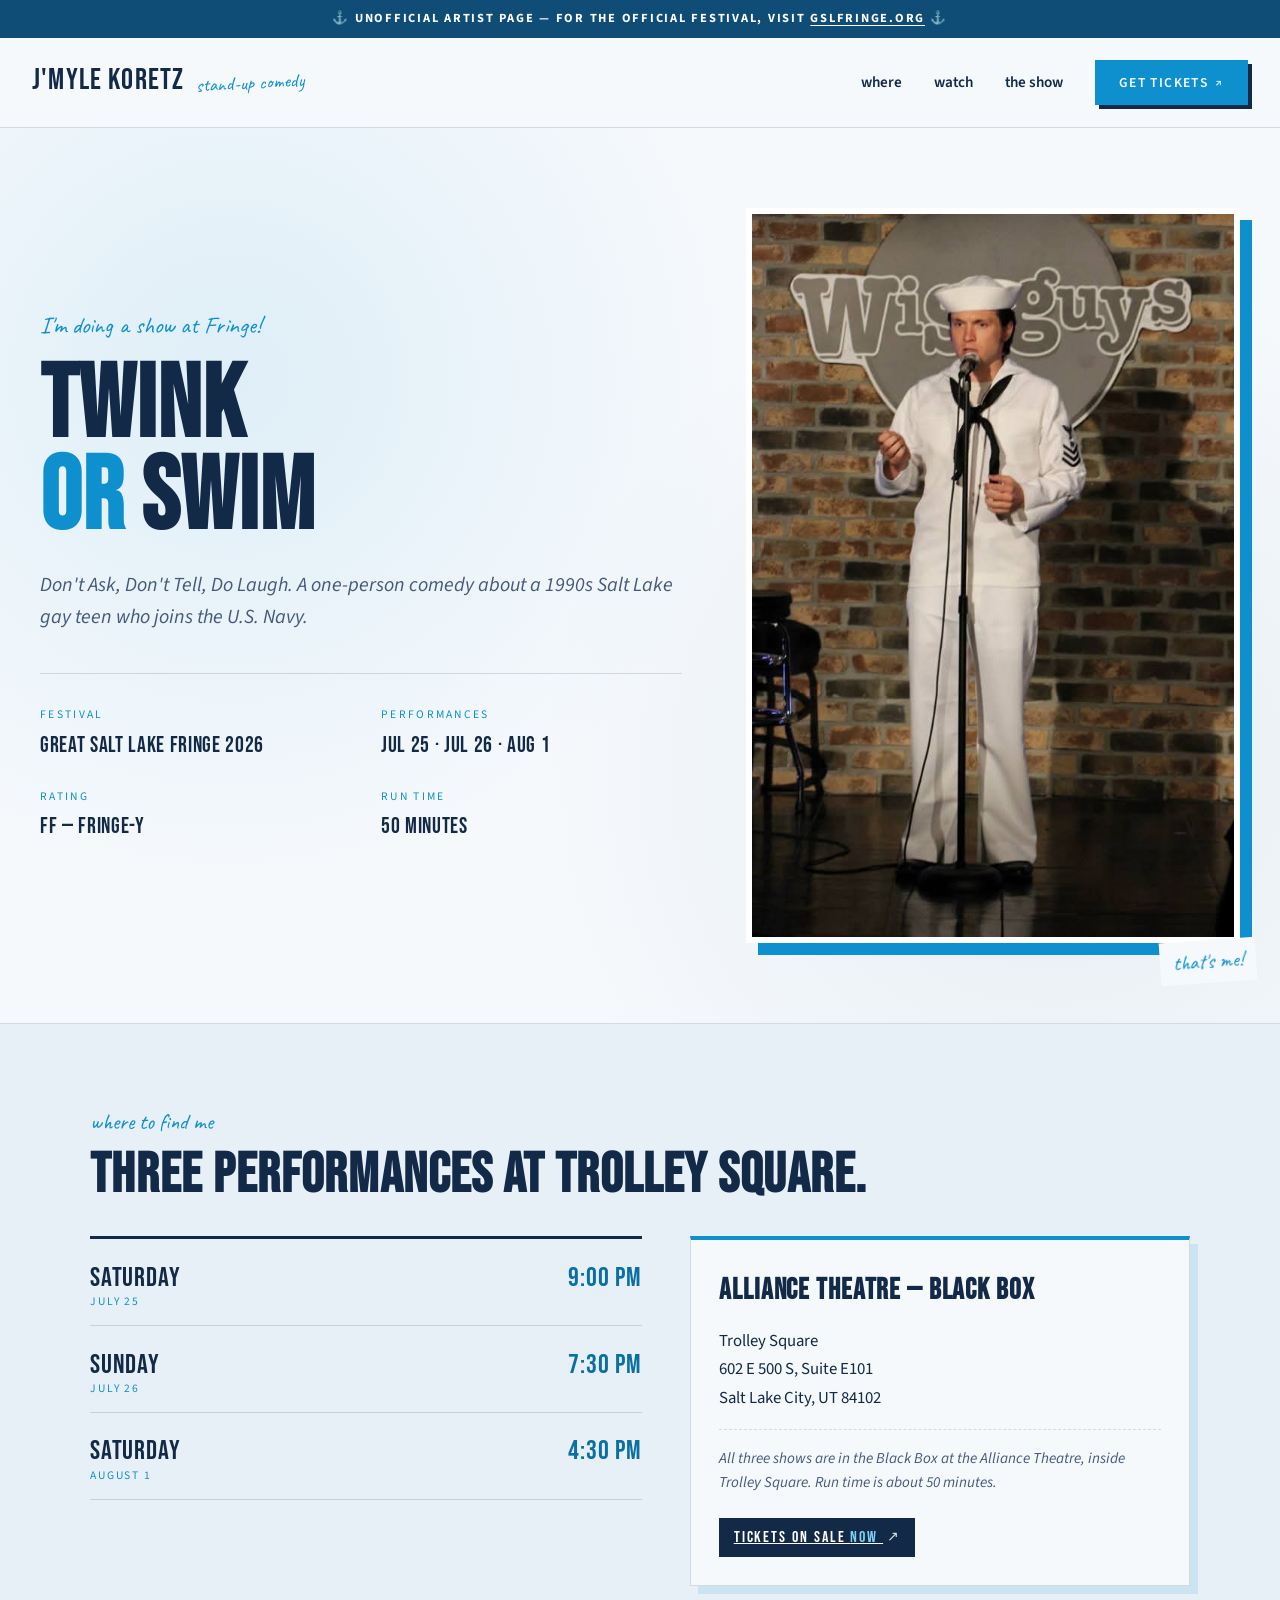
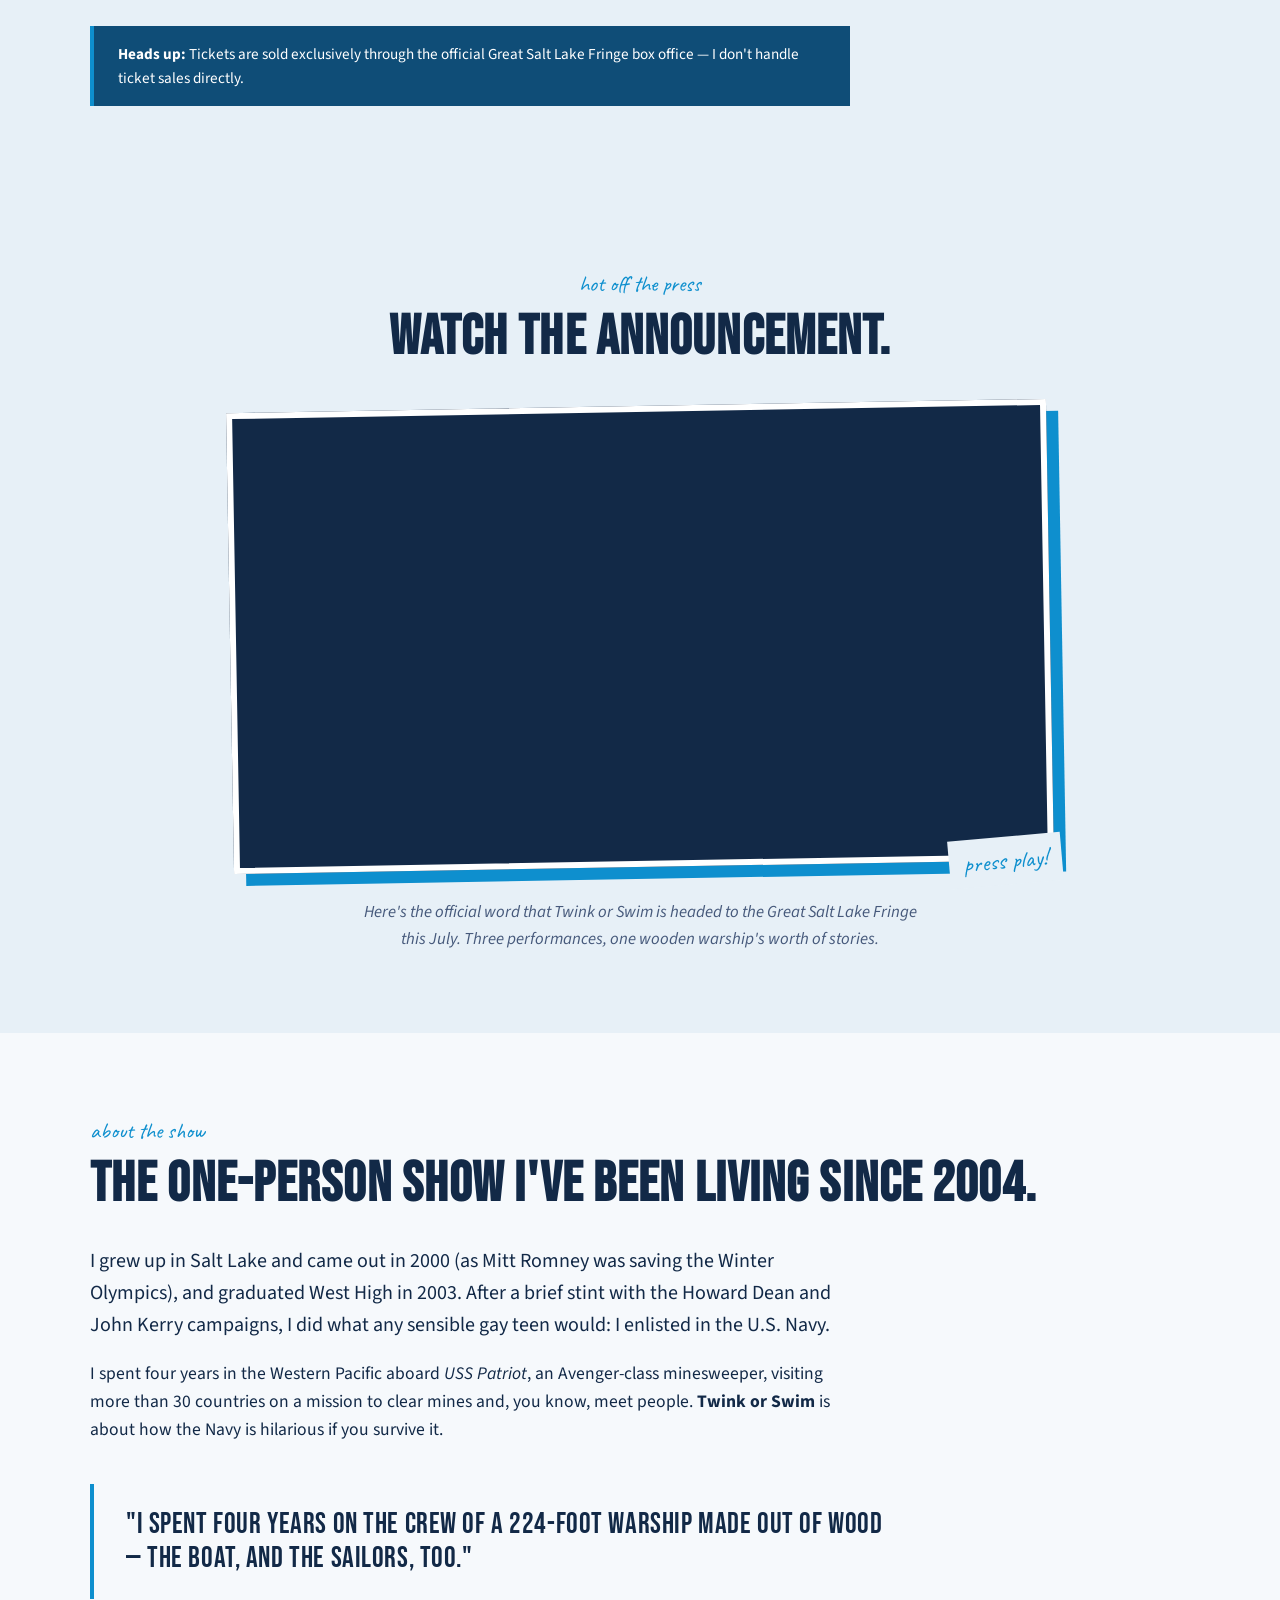
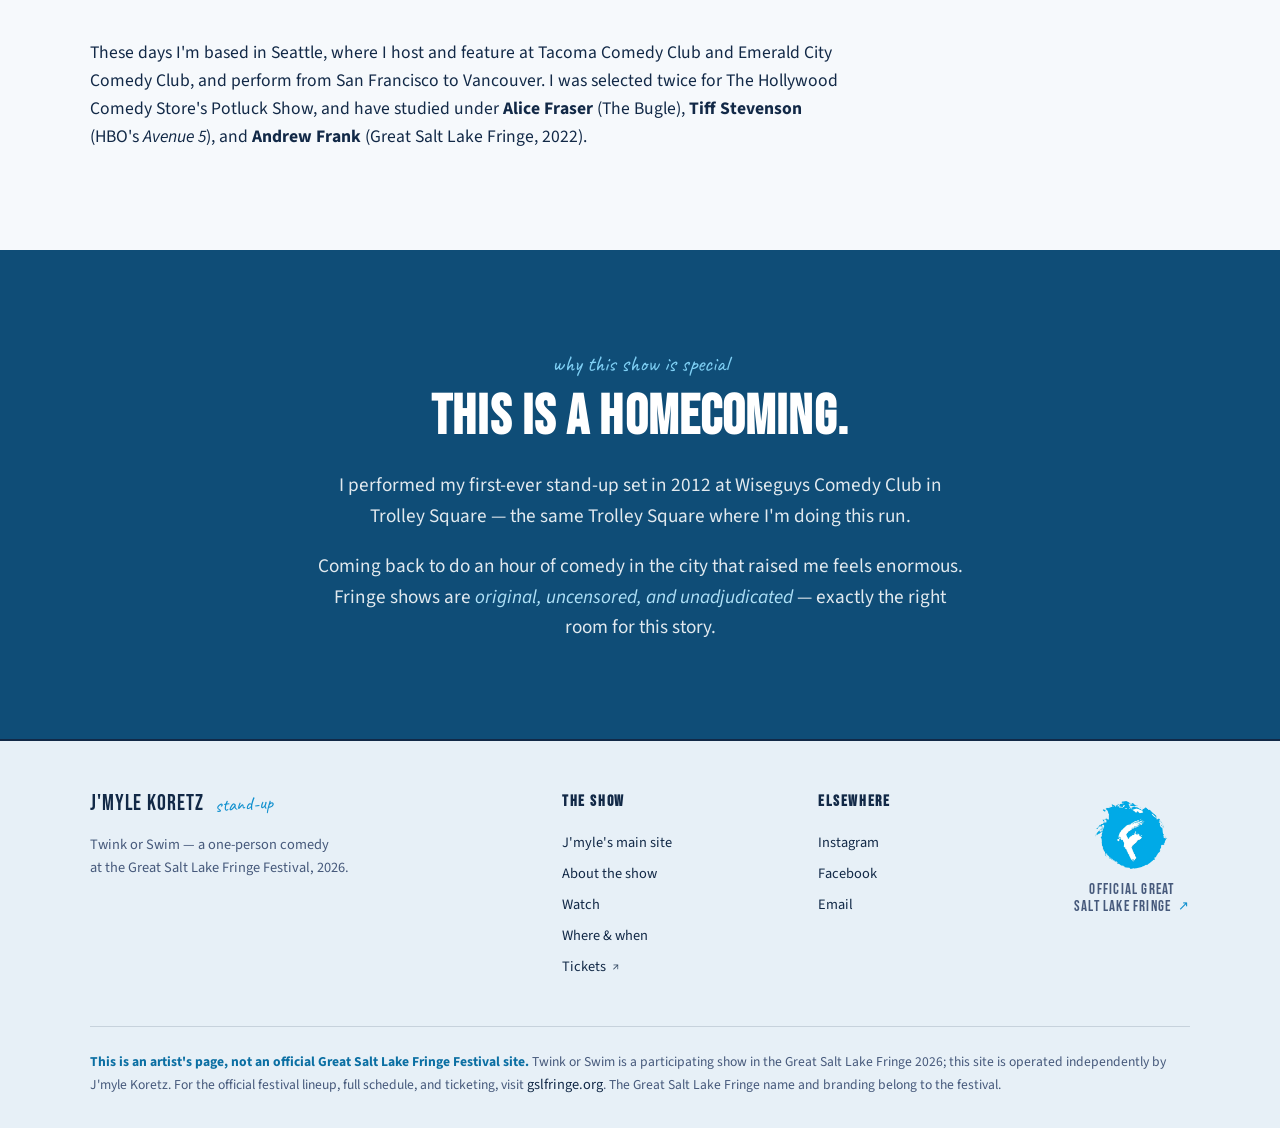
==== commit dd57ba17: "Add files via upload" ====
--- a/salt.html
+++ b/salt.html
@@ -102,24 +102,6 @@
     transform: translate(-2px, -2px);
     box-shadow: 6px 6px 0 var(--ink);
   }
-  .tickets-wrap {
-    position: relative;
-    display: inline-block;
-  }
-  .tickets-caption {
-    position: absolute;
-    top: -1.1rem;
-    right: -1.4rem;
-    font-family: 'Caveat', cursive;
-    color: var(--accent);
-    font-size: 1.3rem;
-    transform: rotate(-4deg);
-    background: var(--paper);
-    padding: 0.3rem 0.8rem;
-    pointer-events: none;
-    white-space: nowrap;
-    z-index: 2;
-  }
 
   /* ===== Hero (now white-field, blue type) ===== */
   .hero {
@@ -508,118 +490,6 @@
     * { animation: none !important; transition: none !important; }
     html { scroll-behavior: auto; }
   }
-  /* ===== Ticket pre-sale modal ===== */
-  .ticket-modal[hidden] { display: none; }
-  .ticket-modal {
-    position: fixed;
-    inset: 0;
-    z-index: 1000;
-    display: flex;
-    align-items: center;
-    justify-content: center;
-    padding: 1.5rem;
-  }
-  .ticket-modal-backdrop {
-    position: absolute;
-    inset: 0;
-    background: rgba(11, 38, 58, 0.78);
-    backdrop-filter: blur(3px);
-    animation: tm-fade 0.25s ease both;
-  }
-  .ticket-modal-card {
-    position: relative;
-    z-index: 1;
-    background: var(--paper);
-    border: 3px solid var(--ink);
-    box-shadow: 14px 14px 0 var(--accent);
-    max-width: 540px;
-    width: 100%;
-    padding: 2.75rem 2.5rem 2.25rem;
-    text-align: center;
-    animation: tm-pop 0.3s cubic-bezier(.2,.8,.2,1) both;
-  }
-  .ticket-modal-close {
-    position: absolute;
-    top: 0.6rem;
-    right: 0.9rem;
-    background: none;
-    border: none;
-    cursor: pointer;
-    font-size: 2rem;
-    line-height: 1;
-    color: var(--ink-soft);
-    font-family: 'Bebas Neue', sans-serif;
-    transition: color 0.2s;
-  }
-  .ticket-modal-close:hover { color: var(--accent); }
-  .tm-eyebrow {
-    font-family: 'Caveat', cursive;
-    color: var(--accent);
-    font-size: 1.5rem;
-    transform: rotate(-2deg);
-    display: inline-block;
-    margin-bottom: 0.5rem;
-  }
-  .tm-title {
-    font-family: 'Bebas Neue', sans-serif;
-    font-size: clamp(2.4rem, 8vw, 3.6rem);
-    line-height: 0.92;
-    letter-spacing: 0.02em;
-    color: var(--ink);
-    margin-bottom: 1.1rem;
-  }
-  .tm-title .accent { color: var(--accent); }
-  .tm-body {
-    font-size: 1.08rem;
-    line-height: 1.6;
-    color: var(--ink-soft);
-    max-width: 27rem;
-    margin: 0 auto 1.75rem;
-  }
-  .tm-body em { color: var(--ink); font-style: italic; }
-  .tm-actions {
-    display: flex;
-    gap: 0.75rem;
-    justify-content: center;
-    flex-wrap: wrap;
-  }
-  .tm-actions a, .tm-actions button {
-    font-family: 'Source Sans 3', sans-serif;
-    padding: 0.85rem 1.6rem;
-    font-weight: 700;
-    font-size: 0.85rem;
-    letter-spacing: 0.1em;
-    text-transform: uppercase;
-    cursor: pointer;
-    text-decoration: none;
-    transition: transform 0.15s, box-shadow 0.15s, background 0.2s, color 0.2s;
-  }
-  .tm-primary {
-    background: var(--accent);
-    color: #fff;
-    border: 2px solid var(--accent);
-    box-shadow: 4px 4px 0 var(--ink);
-  }
-  .tm-primary:hover { transform: translate(-2px, -2px); box-shadow: 6px 6px 0 var(--ink); }
-  .tm-secondary {
-    background: transparent;
-    color: var(--ink);
-    border: 2px solid var(--ink);
-  }
-  .tm-secondary:hover { background: var(--ink); color: var(--paper); }
-  .tm-foot {
-    margin-top: 1.6rem;
-    padding-top: 1.1rem;
-    border-top: 1px dashed var(--rule);
-    font-size: 0.78rem;
-    letter-spacing: 0.05em;
-    color: var(--ink-soft);
-  }
-  @keyframes tm-fade { from { opacity: 0; } to { opacity: 1; } }
-  @keyframes tm-pop {
-    from { opacity: 0; transform: translateY(14px) scale(0.97); }
-    to { opacity: 1; transform: none; }
-  }
 </style>
 </head>
 <body>
@@ -638,10 +508,7 @@
     <a href="#venue">where</a>
     <a href="#watch">watch</a>
     <a href="#show">the show</a>
-    <span class="tickets-wrap">
-      <a href="https://tickets.greatsaltlakefringe.org/" class="tickets-btn" target="_blank" rel="noopener">Get Tickets <span class="ext-icon" aria-hidden="true">↗</span></a>
-      <span class="tickets-caption">July 1!</span>
-    </span>
+    <a href="https://tickets.greatsaltlakefringe.org/" class="tickets-btn" target="_blank" rel="noopener">Get Tickets <span class="ext-icon" aria-hidden="true">↗</span></a>
   </nav>
 </header>
 
@@ -704,7 +571,7 @@
           Salt Lake City, UT 84102
         </address>
         <p class="vnote">All three shows are in the Black Box at the Alliance Theatre, inside Trolley Square. Run time is about 50 minutes.</p>
-        <span class="on-sale-badge">Tickets on sale <span class="accent">July 1</span></span>
+        <a href="https://tickets.greatsaltlakefringe.org/" class="on-sale-badge" target="_blank" rel="noopener">Tickets on sale <span class="accent">now</span> <span class="ext-icon" aria-hidden="true">↗</span></a>
       </div>
     </div>
     <div class="venues-disclaimer">
@@ -793,71 +660,5 @@
   </div>
 </footer>
 
-<div class="ticket-modal" id="ticketModal" hidden>
-  <div class="ticket-modal-backdrop" data-close></div>
-  <div class="ticket-modal-card" role="dialog" aria-modal="true" aria-labelledby="tm-title" aria-describedby="tm-body">
-    <button class="ticket-modal-close" type="button" data-close aria-label="Close">&times;</button>
-    <div class="tm-eyebrow">mark your calendar</div>
-    <h2 class="tm-title" id="tm-title">Tickets go live<br><span class="accent">July 1</span></h2>
-    <p class="tm-body" id="tm-body">The Great Salt Lake Fringe 2026 box office opens <strong>July 1</strong>. Until then, head to the official festival site for lineup news — and check back here on the 1st to grab seats to <em>Twink or Swim</em>.</p>
-    <div class="tm-actions">
-      <a class="tm-primary" href="https://www.gslfringe.org/" target="_blank" rel="noopener">Visit gslfringe.org <span class="ext-icon" aria-hidden="true">↗</span></a>
-      <button class="tm-secondary" type="button" data-close>Got it</button>
-    </div>
-    <p class="tm-foot">Three performances · Alliance Theatre Black Box · Trolley Square</p>
-  </div>
-</div>
-
-<script>
-(function () {
-  // Pre-sale ticket gate — the 2026 box office goes live July 1 (Mountain Time).
-  // Before then, clicks on the ticket links open the modal instead of sending people
-  // to last year's box office. On/after July 1 this self-disables and the links pass
-  // straight through. To remove entirely after the festival, delete this <script>
-  // and the #ticketModal block above.
-  var SALES_LIVE = new Date('2026-07-01T00:00:00-06:00').getTime();
-  if (Date.now() >= SALES_LIVE) return;
-
-  var modal = document.getElementById('ticketModal');
-  if (!modal) return;
-  var lastFocus = null;
-
-  function open(e) {
-    if (e) e.preventDefault();
-    lastFocus = document.activeElement;
-    modal.hidden = false;
-    document.body.style.overflow = 'hidden';
-    var closeBtn = modal.querySelector('.ticket-modal-close');
-    if (closeBtn) closeBtn.focus();
-    document.addEventListener('keydown', onKey);
-  }
-  function close() {
-    modal.hidden = true;
-    document.body.style.overflow = '';
-    document.removeEventListener('keydown', onKey);
-    if (lastFocus && lastFocus.focus) lastFocus.focus();
-  }
-  function onKey(e) {
-    if (e.key === 'Escape') { close(); return; }
-    if (e.key === 'Tab') {
-      var f = modal.querySelectorAll('a[href], button');
-      if (!f.length) return;
-      var first = f[0], last = f[f.length - 1];
-      if (e.shiftKey && document.activeElement === first) { e.preventDefault(); last.focus(); }
-      else if (!e.shiftKey && document.activeElement === last) { e.preventDefault(); first.focus(); }
-    }
-  }
-
-  // Intercept any link pointing at the box office.
-  var links = document.querySelectorAll('a[href*="tickets.greatsaltlakefringe.org"]');
-  Array.prototype.forEach.call(links, function (a) { a.addEventListener('click', open); });
-
-  // Close on backdrop, the X, or "Got it".
-  Array.prototype.forEach.call(modal.querySelectorAll('[data-close]'), function (el) {
-    el.addEventListener('click', close);
-  });
-})();
-</script>
-
 </body>
 </html>
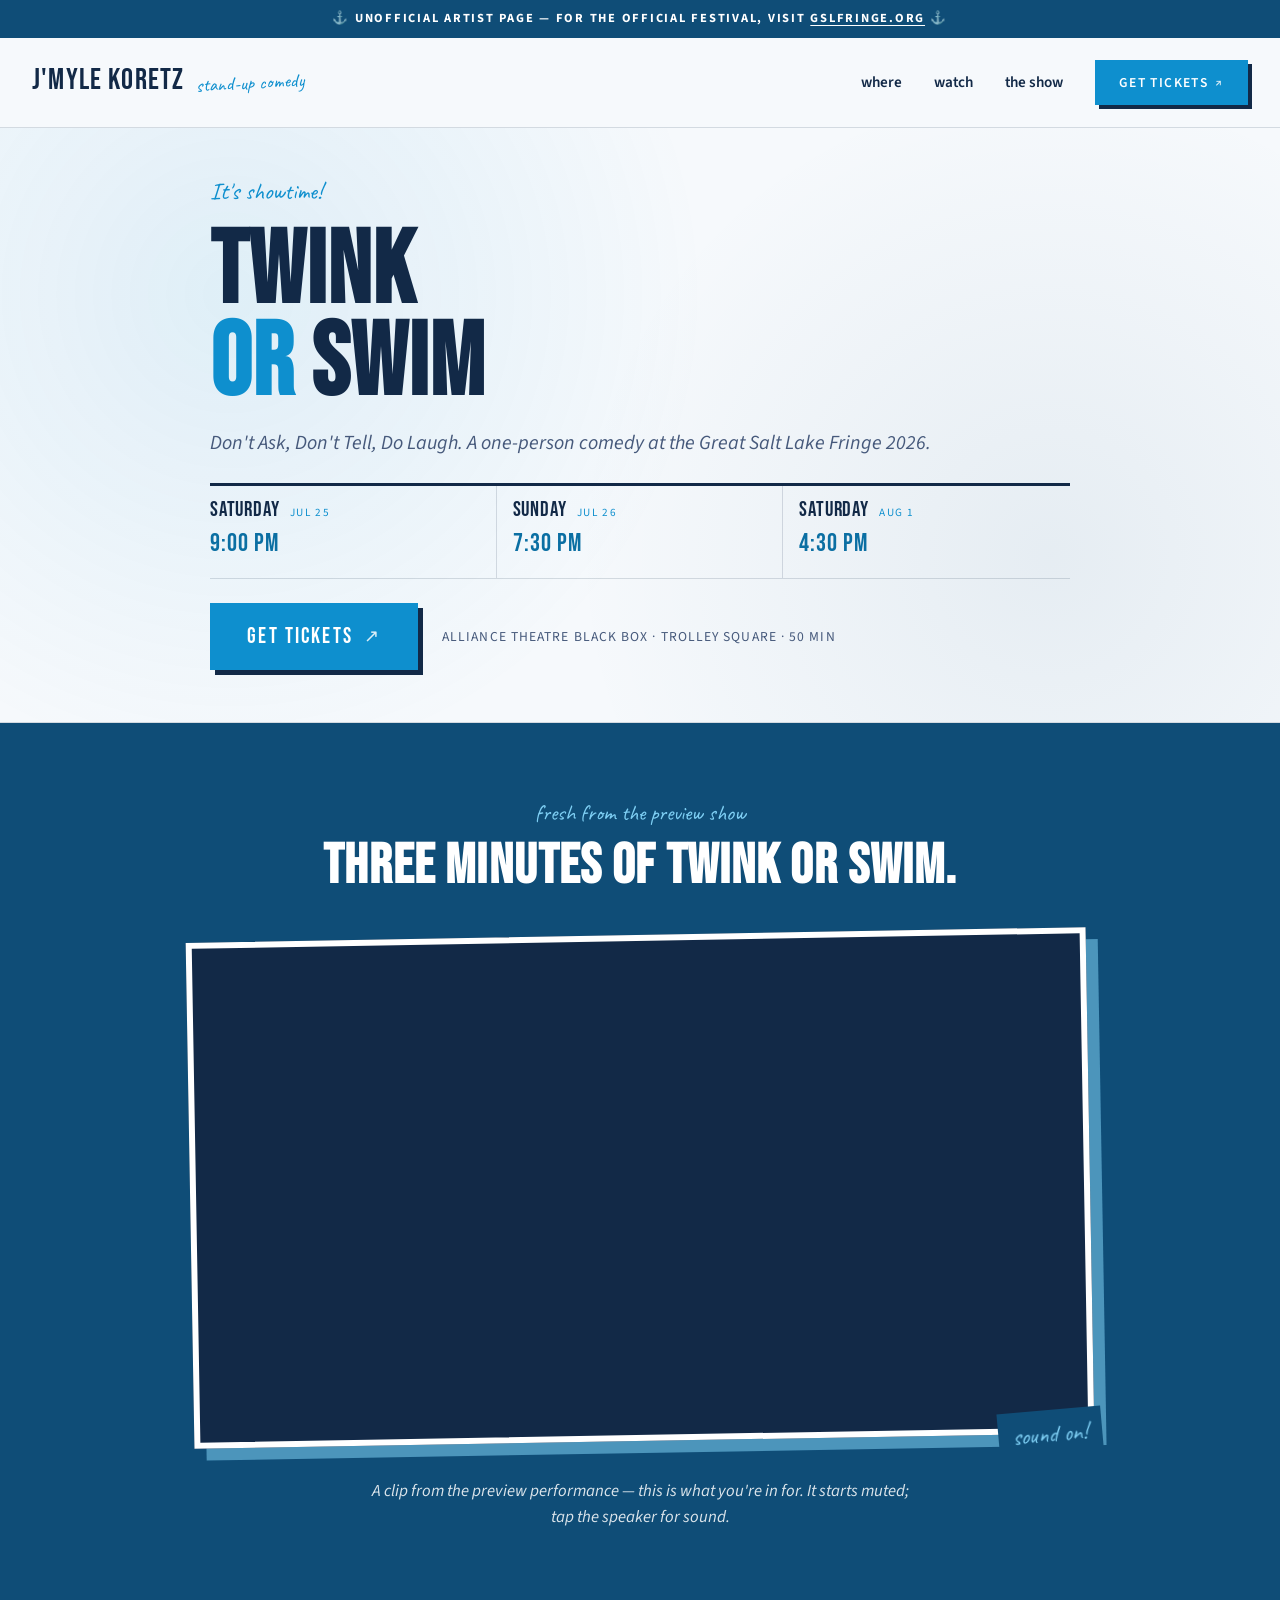
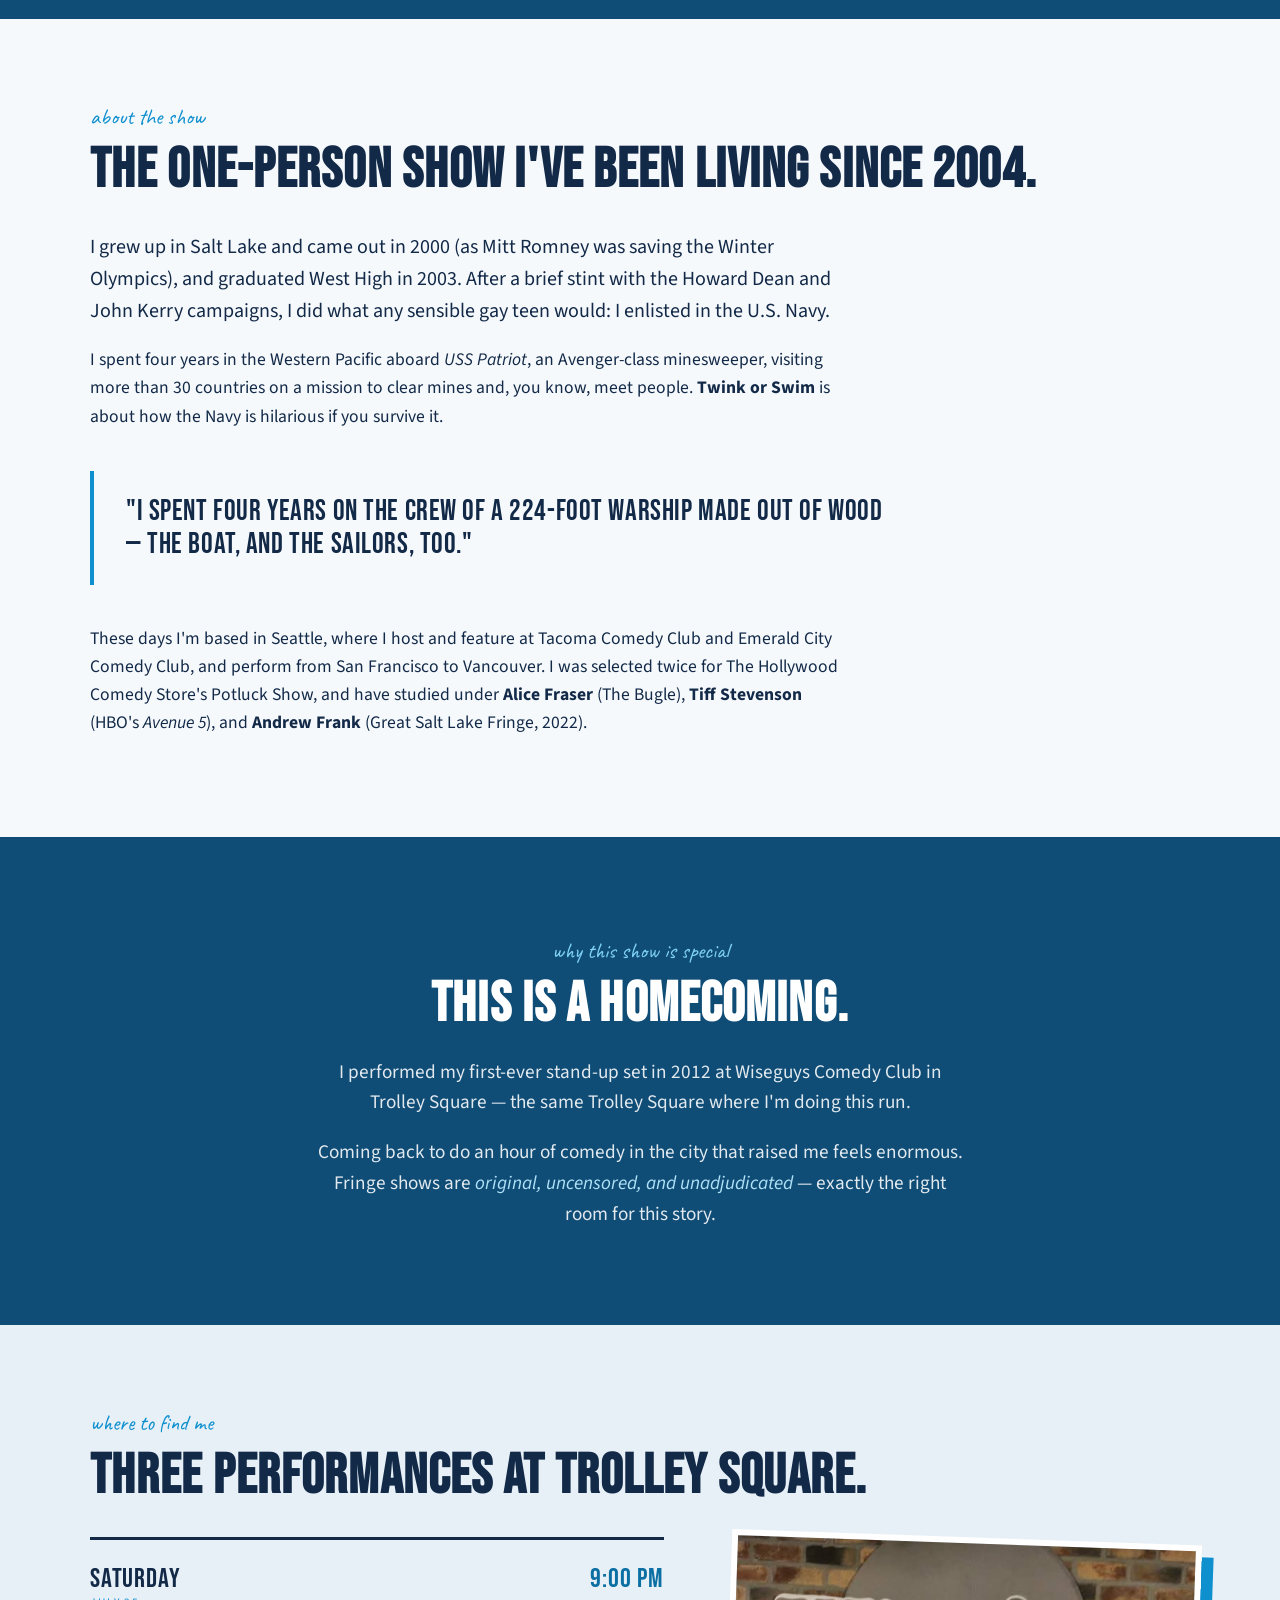
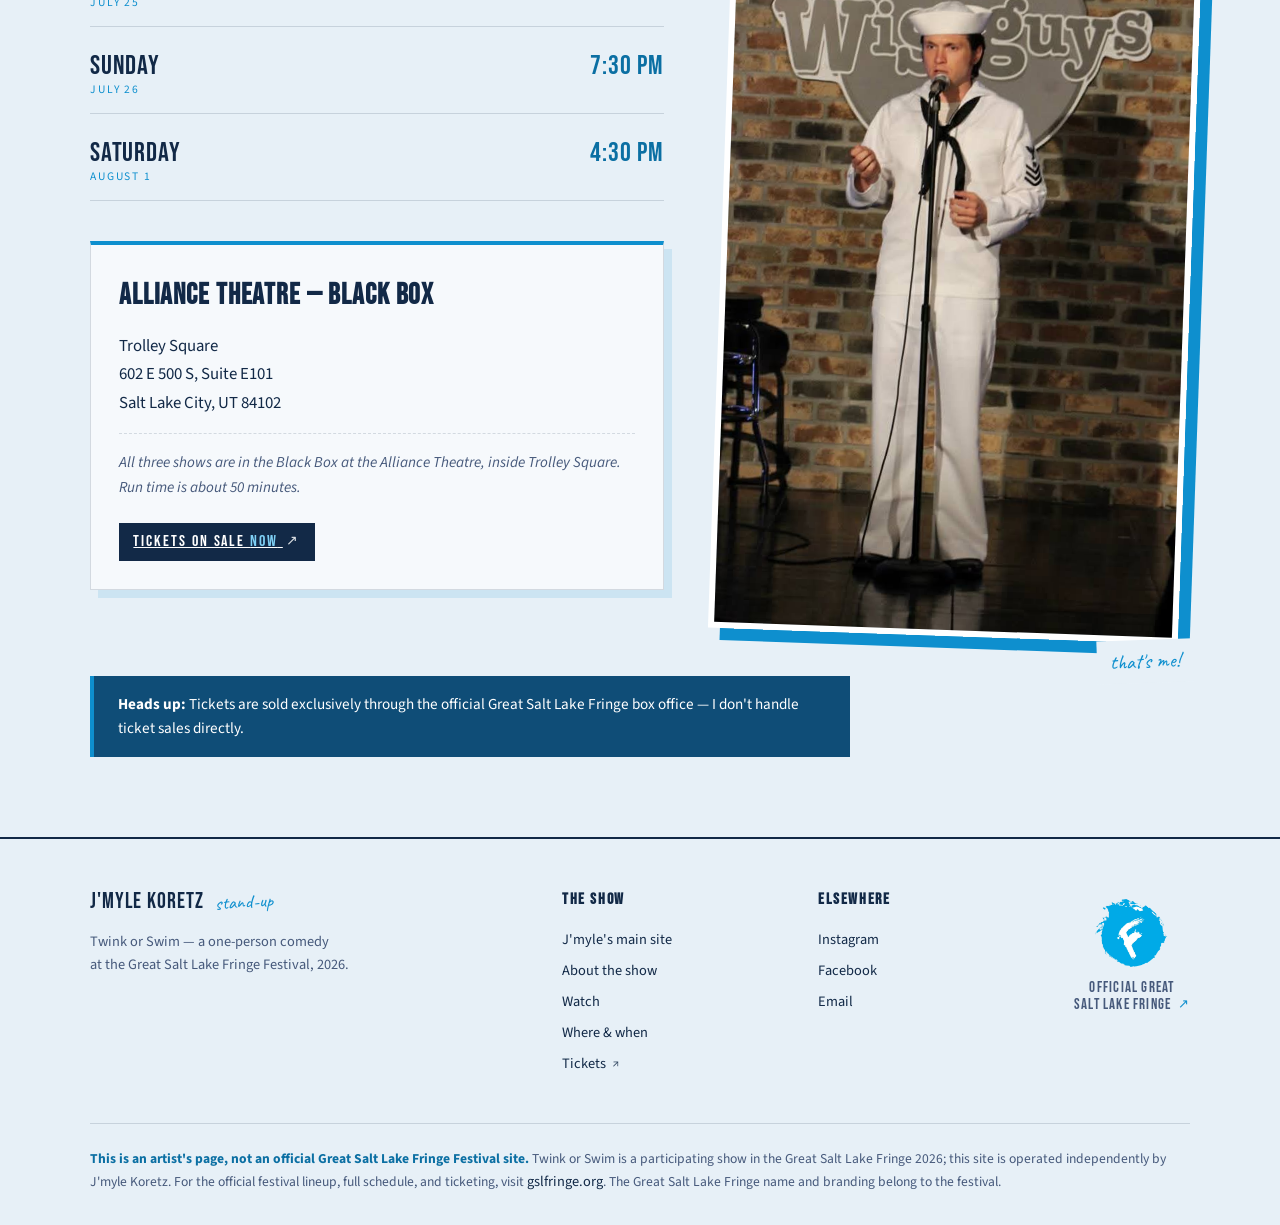
==== commit 4895781b: "Add files via upload" ====
--- a/salt.html
+++ b/salt.html
@@ -103,11 +103,11 @@
     box-shadow: 6px 6px 0 var(--ink);
   }
 
-  /* ===== Hero (now white-field, blue type) ===== */
+  /* ===== Hero (white-field, blue type) — dates & tickets up front ===== */
   .hero {
     background: var(--paper);
     color: var(--ink);
-    padding: 5rem 2rem;
+    padding: 2.75rem 2rem 3.25rem;
     position: relative;
     overflow: hidden;
     border-bottom: 1px solid var(--rule);
@@ -121,14 +121,10 @@
     pointer-events: none;
   }
   .hero-inner {
-    max-width: 1200px;
+    max-width: 860px;
     margin: 0 auto;
     position: relative;
     z-index: 1;
-    display: grid;
-    grid-template-columns: 1.3fr 1fr;
-    gap: 4rem;
-    align-items: center;
   }
   .hero-eyebrow {
     font-family: 'Caveat', cursive;
@@ -143,7 +139,7 @@
     font-size: clamp(3.2rem, 8vw, 6.5rem);
     line-height: 0.9;
     letter-spacing: 0.01em;
-    margin-bottom: 1.5rem;
+    margin-bottom: 1rem;
     color: var(--ink);
   }
   .hero-title .accent { color: var(--accent); }
@@ -151,27 +147,115 @@
     font-size: 1.25rem;
     font-style: italic;
     color: var(--ink-soft);
-    margin-bottom: 2.5rem;
-  }
-  .hero-meta {
-    display: grid;
-    grid-template-columns: repeat(2, 1fr);
-    gap: 1.5rem 2.5rem;
-    padding-top: 2rem;
-    border-top: 1px solid var(--rule);
-  }
-  .hero-meta .label {
+    margin-bottom: 1.5rem;
+  }
+
+  /* Showtimes list, hero-sized */
+  .showtimes { list-style: none; }
+  .showtimes li {
+    display: flex;
+    align-items: baseline;
+    justify-content: space-between;
+    gap: 1.5rem;
+    padding: 1.1rem 0;
+    border-bottom: 1px solid var(--rule);
+  }
+  .showtimes li:first-child { border-top: 3px solid var(--ink); }
+  .showtimes .day {
+    font-family: 'Bebas Neue', sans-serif;
+    font-size: 1.7rem;
+    letter-spacing: 0.03em;
+    line-height: 1;
+  }
+  .showtimes .day small {
+    display: block;
+    font-family: 'Source Sans 3', sans-serif;
     font-size: 0.72rem;
-    letter-spacing: 0.2em;
+    letter-spacing: 0.16em;
     text-transform: uppercase;
     color: var(--accent);
-    margin-bottom: 0.2rem;
-  }
-  .hero-meta .value {
-    font-family: 'Bebas Neue', sans-serif;
-    font-size: 1.4rem;
-    letter-spacing: 0.03em;
-    color: var(--ink);
+    margin-top: 0.25rem;
+  }
+  .showtimes .time {
+    font-family: 'Bebas Neue', sans-serif;
+    font-size: 1.7rem;
+    letter-spacing: 0.04em;
+    color: var(--accent-dark);
+    white-space: nowrap;
+  }
+  /* Hero: three shows side by side, one compact strip */
+  .hero-times {
+    display: grid;
+    grid-template-columns: repeat(3, 1fr);
+    border-top: 3px solid var(--ink);
+    border-bottom: 1px solid var(--rule);
+  }
+  .hero-times .slot {
+    padding: 0.8rem 0.75rem 0.9rem 0;
+    border-right: 1px solid var(--rule);
+  }
+  .hero-times .slot:last-child { border-right: none; }
+  .hero-times .slot + .slot { padding-left: 1rem; }
+  .hero-times .day {
+    display: block;
+    font-family: 'Bebas Neue', sans-serif;
+    font-size: 1.3rem;
+    letter-spacing: 0.04em;
+    line-height: 1.1;
+  }
+  .hero-times .day small {
+    font-family: 'Source Sans 3', sans-serif;
+    font-size: 0.7rem;
+    letter-spacing: 0.14em;
+    text-transform: uppercase;
+    color: var(--accent);
+    margin-left: 0.4rem;
+  }
+  .hero-times .time {
+    display: block;
+    font-family: 'Bebas Neue', sans-serif;
+    font-size: 1.55rem;
+    letter-spacing: 0.04em;
+    color: var(--accent-dark);
+    white-space: nowrap;
+    margin-top: 0.15rem;
+  }
+  @media (max-width: 560px) {
+    .hero-times .day { font-size: 1.05rem; }
+    .hero-times .day small { display: block; margin-left: 0; margin-top: 0.1rem; }
+    .hero-times .time { font-size: 1.3rem; }
+  }
+
+  .hero-cta-row {
+    display: flex;
+    align-items: center;
+    gap: 1.5rem;
+    flex-wrap: wrap;
+    margin-top: 1.5rem;
+  }
+  .hero-tickets-btn {
+    display: inline-block;
+    background: var(--accent);
+    color: #fff;
+    text-decoration: none;
+    padding: 0.9rem 2.2rem;
+    border: 2px solid var(--accent);
+    font-family: 'Bebas Neue', sans-serif;
+    font-size: 1.35rem;
+    letter-spacing: 0.1em;
+    text-transform: uppercase;
+    box-shadow: 5px 5px 0 var(--ink);
+    transition: transform 0.15s, box-shadow 0.15s;
+  }
+  .hero-tickets-btn:hover {
+    transform: translate(-2px, -2px);
+    box-shadow: 7px 7px 0 var(--ink);
+  }
+  .hero-venue-line {
+    font-size: 0.85rem;
+    letter-spacing: 0.08em;
+    text-transform: uppercase;
+    color: var(--ink-soft);
   }
 
   .hero-photo {
@@ -195,13 +279,8 @@
     color: var(--accent);
     font-size: 1.3rem;
     transform: rotate(-4deg);
-    background: var(--paper);
+    background: var(--paper-deep);
     padding: 0.3rem 0.8rem;
-  }
-
-  @media (max-width: 880px) {
-    .hero-inner { grid-template-columns: 1fr; gap: 3rem; }
-    .hero-photo { max-width: 400px; margin: 0 auto; }
   }
 
   section { padding: 5rem 2rem; }
@@ -220,10 +299,33 @@
     letter-spacing: 0.02em;
   }
 
-  /* ===== Announcement video ===== */
-  .announce { background: var(--paper-deep); }
-  .announce .container { max-width: 900px; text-align: center; }
-  .announce .section-title { margin-bottom: 2.5rem; }
+  /* ===== Preview video (centerpiece) ===== */
+  .preview {
+    background: var(--field);
+    color: #fff;
+    padding: 4.5rem 2rem 5.5rem;
+  }
+  .preview .container { max-width: 980px; text-align: center; }
+  .preview .section-eyebrow { color: #7fd0f5; }
+  .preview .section-title { color: #fff; margin-bottom: 2.5rem; }
+  .preview .video-sub {
+    font-size: 1.05rem;
+    font-style: italic;
+    color: rgba(255, 255, 255, 0.85);
+    max-width: 560px;
+    margin: 2.25rem auto 0;
+  }
+  .preview .video-wrap { max-width: 900px; }
+  .preview .video-frame {
+    border-color: #fff;
+    box-shadow: 12px 12px 0 rgba(127, 208, 245, 0.55);
+  }
+  .preview .video-caption {
+    background: var(--field);
+    color: #7fd0f5;
+  }
+
+  /* ===== Video embed shared bits ===== */
   .video-wrap {
     position: relative;
     width: 100%;
@@ -261,13 +363,6 @@
     padding: 0.3rem 0.9rem;
     z-index: 2;
   }
-  .announce .video-sub {
-    font-size: 1.05rem;
-    font-style: italic;
-    color: var(--ink-soft);
-    max-width: 560px;
-    margin: 2rem auto 0;
-  }
 
   .about { background: var(--paper); }
   .about p { font-size: 1.1rem; margin-bottom: 1.2rem; max-width: 750px; }
@@ -308,45 +403,17 @@
 
   .show-grid {
     display: grid;
-    grid-template-columns: 1.05fr 0.95fr;
-    gap: 3rem;
+    grid-template-columns: 1.1fr 0.9fr;
+    gap: 3.5rem;
     align-items: start;
+  }
+  .show-grid-details {
+    display: grid;
+    gap: 2.5rem;
   }
   @media (max-width: 820px) {
     .show-grid { grid-template-columns: 1fr; gap: 2.5rem; }
-  }
-
-  .showtimes { list-style: none; }
-  .showtimes li {
-    display: flex;
-    align-items: baseline;
-    justify-content: space-between;
-    gap: 1.5rem;
-    padding: 1.1rem 0;
-    border-bottom: 1px solid var(--rule);
-  }
-  .showtimes li:first-child { border-top: 3px solid var(--ink); }
-  .showtimes .day {
-    font-family: 'Bebas Neue', sans-serif;
-    font-size: 1.7rem;
-    letter-spacing: 0.03em;
-    line-height: 1;
-  }
-  .showtimes .day small {
-    display: block;
-    font-family: 'Source Sans 3', sans-serif;
-    font-size: 0.72rem;
-    letter-spacing: 0.16em;
-    text-transform: uppercase;
-    color: var(--accent);
-    margin-top: 0.25rem;
-  }
-  .showtimes .time {
-    font-family: 'Bebas Neue', sans-serif;
-    font-size: 1.7rem;
-    letter-spacing: 0.04em;
-    color: var(--accent-dark);
-    white-space: nowrap;
+    .show-grid .hero-photo { max-width: 400px; margin: 1rem auto 2rem; }
   }
 
   .venue-card {
@@ -515,89 +582,49 @@
 <section class="hero">
   <div class="hero-inner">
     <div>
-      <div class="hero-eyebrow rise rise-1">I'm doing a show at Fringe!</div>
+      <div class="hero-eyebrow rise rise-1">It's showtime!</div>
       <h1 class="hero-title rise rise-2">TWINK<br><span class="accent">OR</span> SWIM</h1>
-      <p class="hero-byline rise rise-3">Don't Ask, Don't Tell, Do Laugh. A one-person comedy about a 1990s Salt Lake gay teen who joins the U.S. Navy.</p>
-      <div class="hero-meta rise rise-3">
-        <div>
-          <div class="label">Festival</div>
-          <div class="value">Great Salt Lake Fringe 2026</div>
+      <p class="hero-byline rise rise-3">Don't Ask, Don't Tell, Do Laugh. A one-person comedy at the Great Salt Lake Fringe 2026.</p>
+      <div class="hero-times rise rise-3">
+        <div class="slot">
+          <span class="day">Saturday <small>Jul 25</small></span>
+          <span class="time">9:00 PM</span>
         </div>
-        <div>
-          <div class="label">Performances</div>
-          <div class="value">Jul 25 · Jul 26 · Aug 1</div>
+        <div class="slot">
+          <span class="day">Sunday <small>Jul 26</small></span>
+          <span class="time">7:30 PM</span>
         </div>
-        <div>
-          <div class="label">Rating</div>
-          <div class="value">FF — Fringe-y</div>
-        </div>
-        <div>
-          <div class="label">Run Time</div>
-          <div class="value">50 minutes</div>
+        <div class="slot">
+          <span class="day">Saturday <small>Aug 1</small></span>
+          <span class="time">4:30 PM</span>
         </div>
       </div>
-    </div>
-    <div class="hero-photo rise rise-3">
-      <img src="dress.jpg" alt="J'myle Koretz on stage at Wiseguys Comedy Club in full Navy crackerjacks">
-      <span class="caption">that's me!</span>
+      <div class="hero-cta-row rise rise-3">
+        <a href="https://tickets.greatsaltlakefringe.org/" class="hero-tickets-btn" target="_blank" rel="noopener">Get Tickets <span class="ext-icon" aria-hidden="true">↗</span></a>
+        <span class="hero-venue-line">Alliance Theatre Black Box · Trolley Square · 50 min</span>
+      </div>
     </div>
   </div>
 </section>
 
-<section class="venues" id="venue">
+<section class="preview" id="watch">
   <div class="container">
-    <div class="section-eyebrow">where to find me</div>
-    <h2 class="section-title">Three performances at Trolley Square.</h2>
-    <div class="show-grid">
-      <ul class="showtimes">
-        <li>
-          <span class="day">Saturday<small>July 25</small></span>
-          <span class="time">9:00 PM</span>
-        </li>
-        <li>
-          <span class="day">Sunday<small>July 26</small></span>
-          <span class="time">7:30 PM</span>
-        </li>
-        <li>
-          <span class="day">Saturday<small>August 1</small></span>
-          <span class="time">4:30 PM</span>
-        </li>
-      </ul>
-      <div class="venue-card">
-        <h3>Alliance Theatre — Black Box</h3>
-        <address>
-          Trolley Square<br>
-          602 E 500 S, Suite E101<br>
-          Salt Lake City, UT 84102
-        </address>
-        <p class="vnote">All three shows are in the Black Box at the Alliance Theatre, inside Trolley Square. Run time is about 50 minutes.</p>
-        <a href="https://tickets.greatsaltlakefringe.org/" class="on-sale-badge" target="_blank" rel="noopener">Tickets on sale <span class="accent">now</span> <span class="ext-icon" aria-hidden="true">↗</span></a>
-      </div>
-    </div>
-    <div class="venues-disclaimer">
-      <strong>Heads up:</strong> Tickets are sold exclusively through the official Great Salt Lake Fringe box office — I don't handle ticket sales directly.
-    </div>
-  </div>
-</section>
-
-<section class="announce" id="watch">
-  <div class="container">
-    <div class="section-eyebrow">hot off the press</div>
-    <h2 class="section-title">Watch the announcement.</h2>
+    <div class="section-eyebrow">fresh from the preview show</div>
+    <h2 class="section-title">Three minutes of Twink or Swim.</h2>
     <div class="video-wrap">
       <div class="video-frame">
         <iframe
-          src="https://www.youtube-nocookie.com/embed/XWOlv1vxRjc?rel=0&modestbranding=1"
-          title="J'myle Koretz — Twink or Swim announcement"
-          loading="lazy"
-          allow="accelerometer; clipboard-write; encrypted-media; gyroscope; picture-in-picture"
+          id="preview-player"
+          src="https://www.youtube-nocookie.com/embed/thEQrqx6vY4?rel=0&modestbranding=1&enablejsapi=1&mute=1&playsinline=1"
+          title="J'myle Koretz — Twink or Swim preview performance"
+          allow="accelerometer; autoplay; clipboard-write; encrypted-media; gyroscope; picture-in-picture"
           allowfullscreen
           referrerpolicy="strict-origin-when-cross-origin">
         </iframe>
       </div>
-      <span class="video-caption">press play!</span>
-    </div>
-    <p class="video-sub">Here's the official word that <em>Twink or Swim</em> is headed to the Great Salt Lake Fringe this July. Three performances, one wooden warship's worth of stories.</p>
+      <span class="video-caption">sound on!</span>
+    </div>
+    <p class="video-sub">A clip from the preview performance — this is what you're in for. It starts muted; tap the speaker for sound.</p>
   </div>
 </section>
 
@@ -625,6 +652,48 @@
   </div>
 </section>
 
+<section class="venues" id="venue">
+  <div class="container">
+    <div class="section-eyebrow">where to find me</div>
+    <h2 class="section-title">Three performances at Trolley Square.</h2>
+    <div class="show-grid">
+      <div class="show-grid-details">
+        <ul class="showtimes">
+          <li>
+            <span class="day">Saturday<small>July 25</small></span>
+            <span class="time">9:00 PM</span>
+          </li>
+          <li>
+            <span class="day">Sunday<small>July 26</small></span>
+            <span class="time">7:30 PM</span>
+          </li>
+          <li>
+            <span class="day">Saturday<small>August 1</small></span>
+            <span class="time">4:30 PM</span>
+          </li>
+        </ul>
+        <div class="venue-card">
+          <h3>Alliance Theatre — Black Box</h3>
+          <address>
+            Trolley Square<br>
+            602 E 500 S, Suite E101<br>
+            Salt Lake City, UT 84102
+          </address>
+          <p class="vnote">All three shows are in the Black Box at the Alliance Theatre, inside Trolley Square. Run time is about 50 minutes.</p>
+          <a href="https://tickets.greatsaltlakefringe.org/" class="on-sale-badge" target="_blank" rel="noopener">Tickets on sale <span class="accent">now</span> <span class="ext-icon" aria-hidden="true">↗</span></a>
+        </div>
+      </div>
+      <div class="hero-photo">
+        <img src="dress.jpg" alt="J'myle Koretz on stage at Wiseguys Comedy Club in full Navy crackerjacks">
+        <span class="caption">that's me!</span>
+      </div>
+    </div>
+    <div class="venues-disclaimer">
+      <strong>Heads up:</strong> Tickets are sold exclusively through the official Great Salt Lake Fringe box office — I don't handle ticket sales directly.
+    </div>
+  </div>
+</section>
+
 <footer>
   <div class="footer-inner">
     <div class="footer-brand">
@@ -660,5 +729,36 @@
   </div>
 </footer>
 
+<script>
+(function () {
+  var frame = document.getElementById('preview-player');
+  if (!frame) return;
+  // Respect reduced-motion: no auto-start for those users.
+  if (window.matchMedia('(prefers-reduced-motion: reduce)').matches) return;
+
+  function send(cmd) {
+    try {
+      frame.contentWindow.postMessage(
+        JSON.stringify({ event: 'command', func: cmd, args: [] }), '*'
+      );
+    } catch (e) { /* no-op */ }
+  }
+
+  var hasPlayed = false;
+  var observer = new IntersectionObserver(function (entries) {
+    entries.forEach(function (entry) {
+      if (entry.isIntersecting && entry.intersectionRatio >= 0.5) {
+        send('playVideo');
+        hasPlayed = true;
+      } else if (hasPlayed) {
+        send('pauseVideo');
+      }
+    });
+  }, { threshold: [0, 0.5] });
+
+  observer.observe(frame);
+})();
+</script>
+
 </body>
 </html>
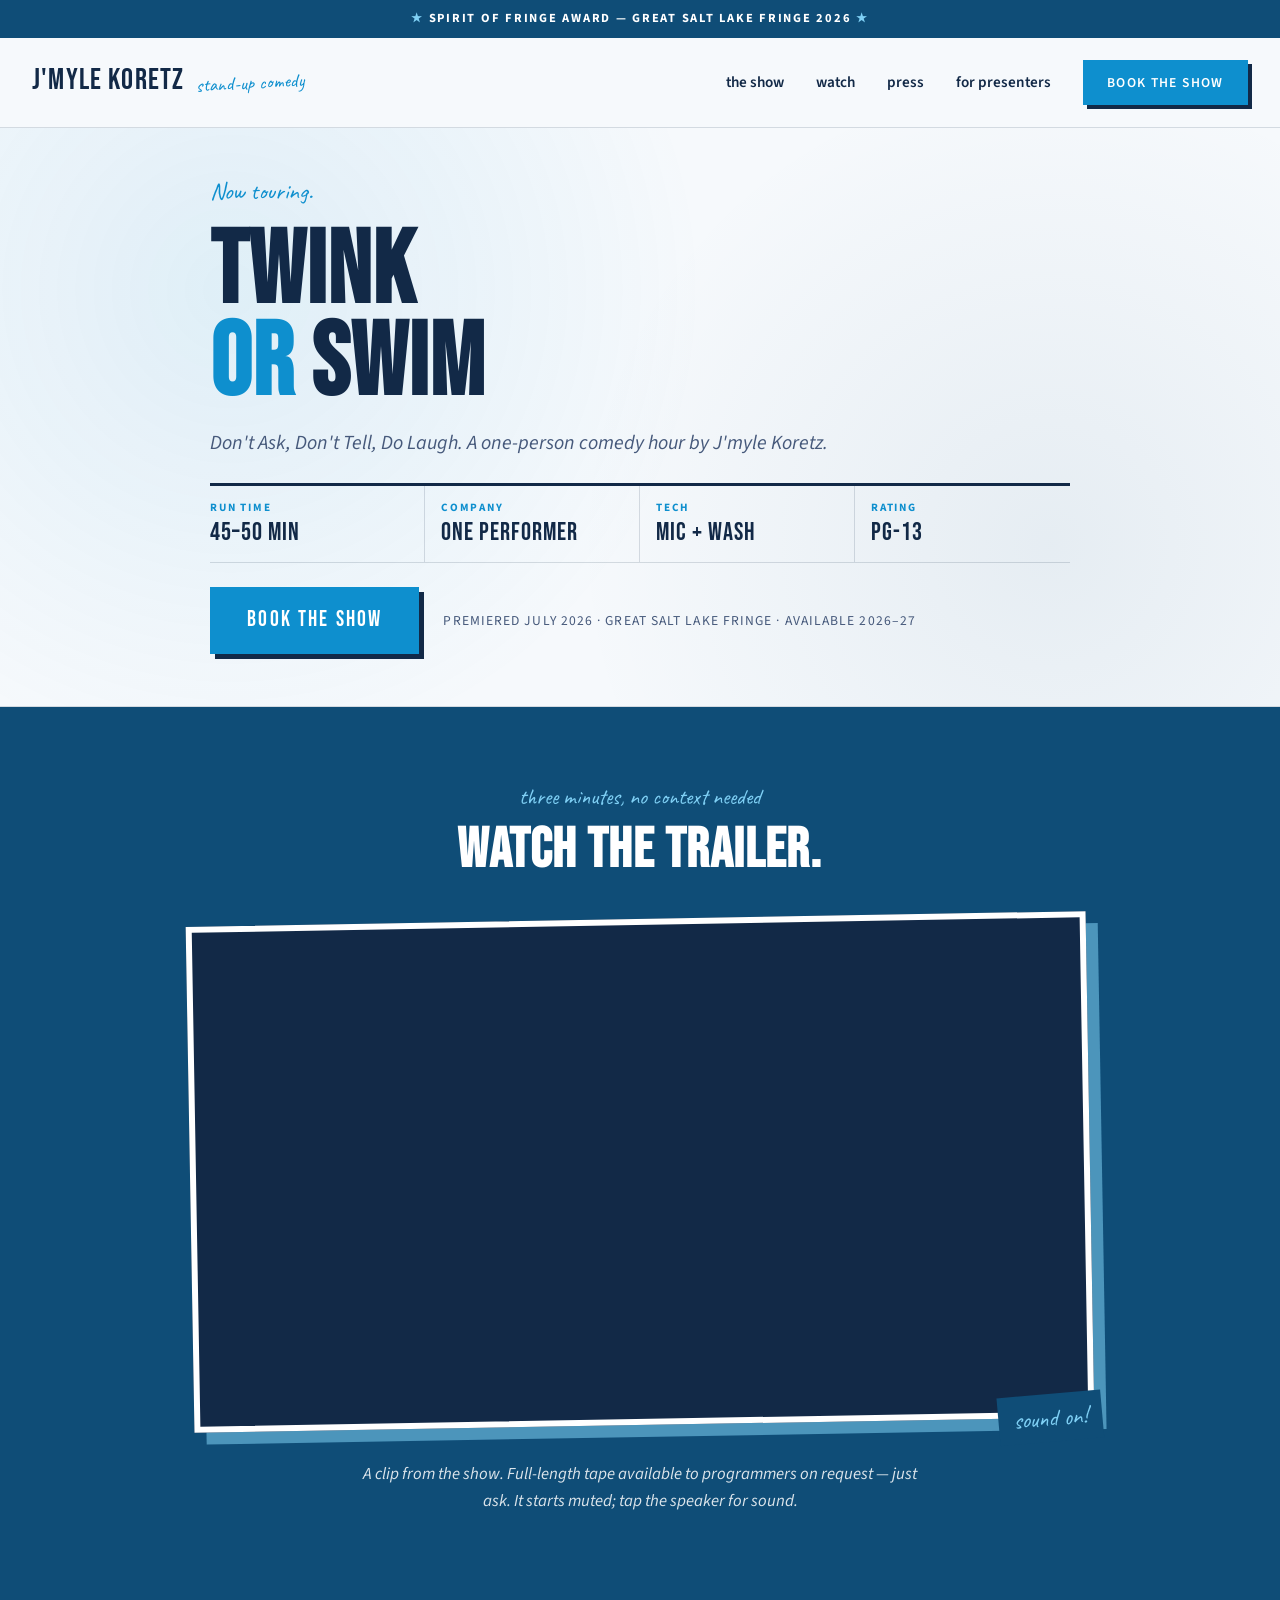
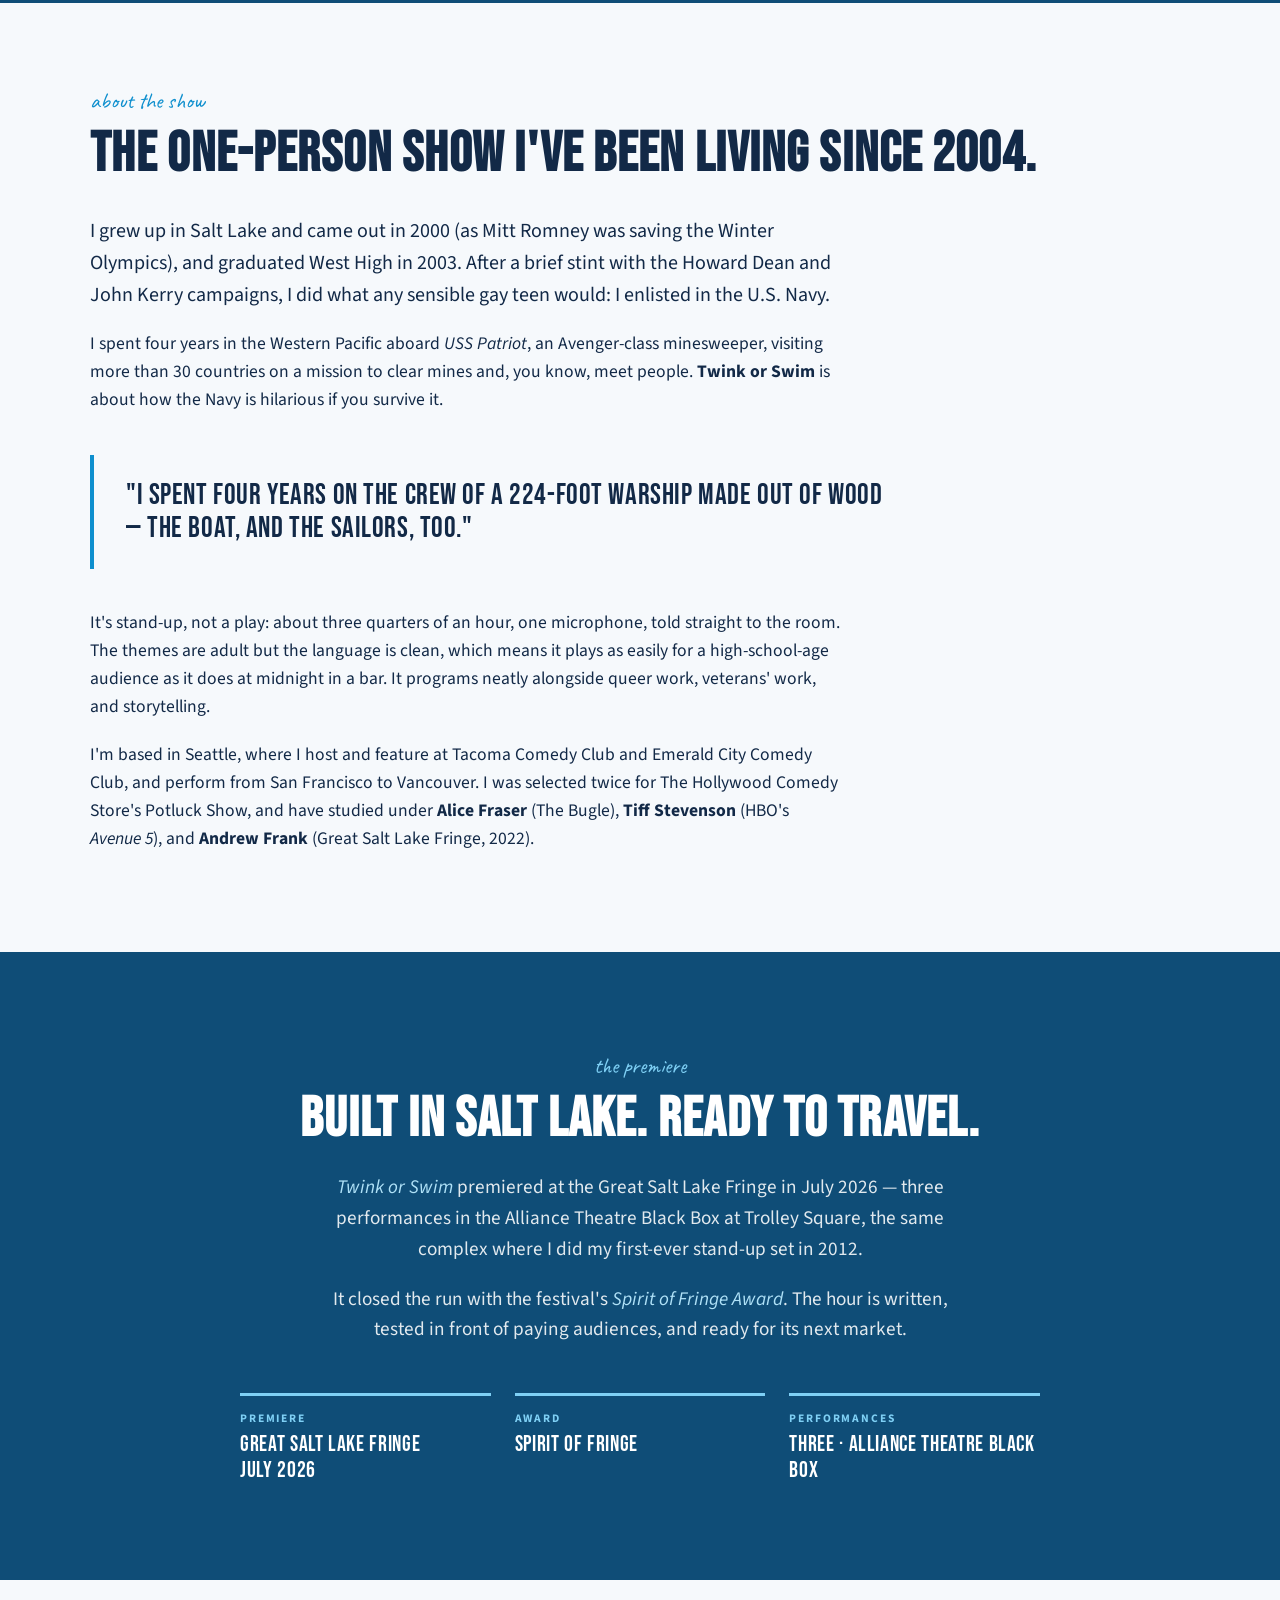
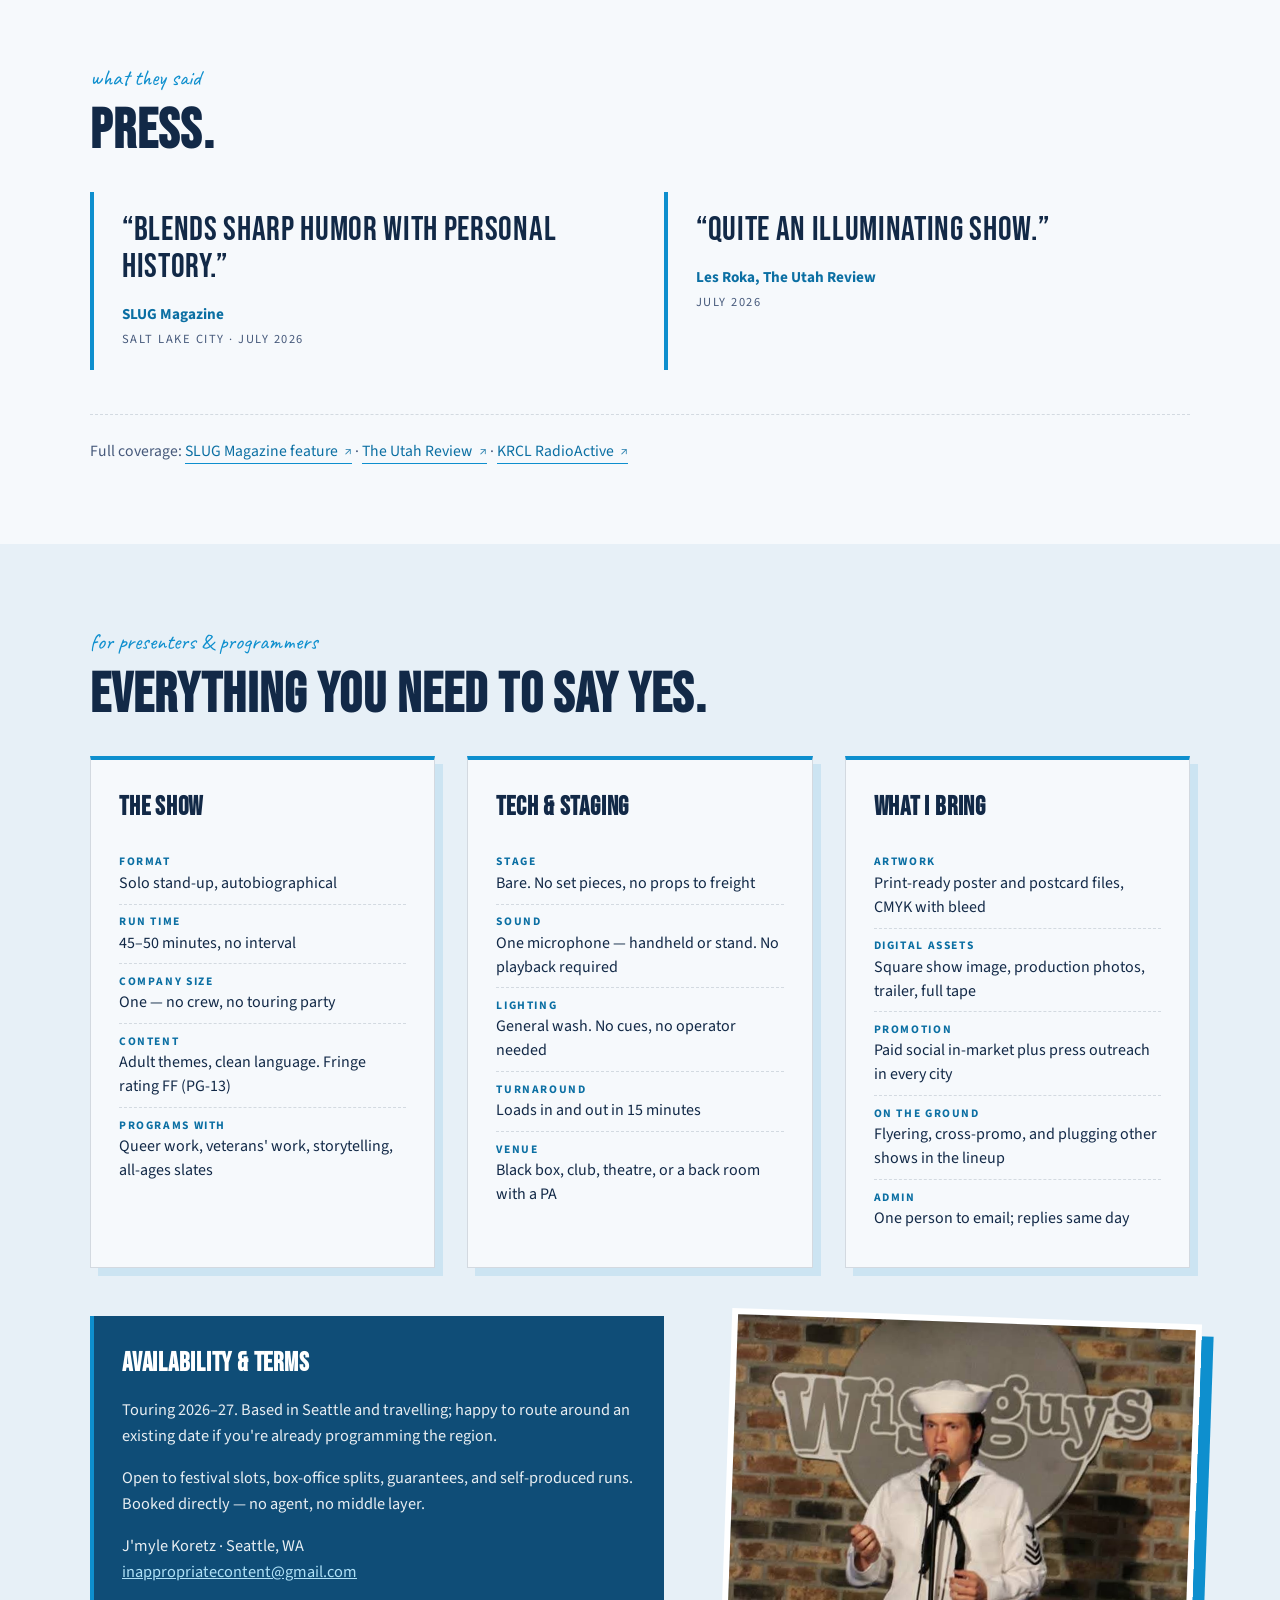
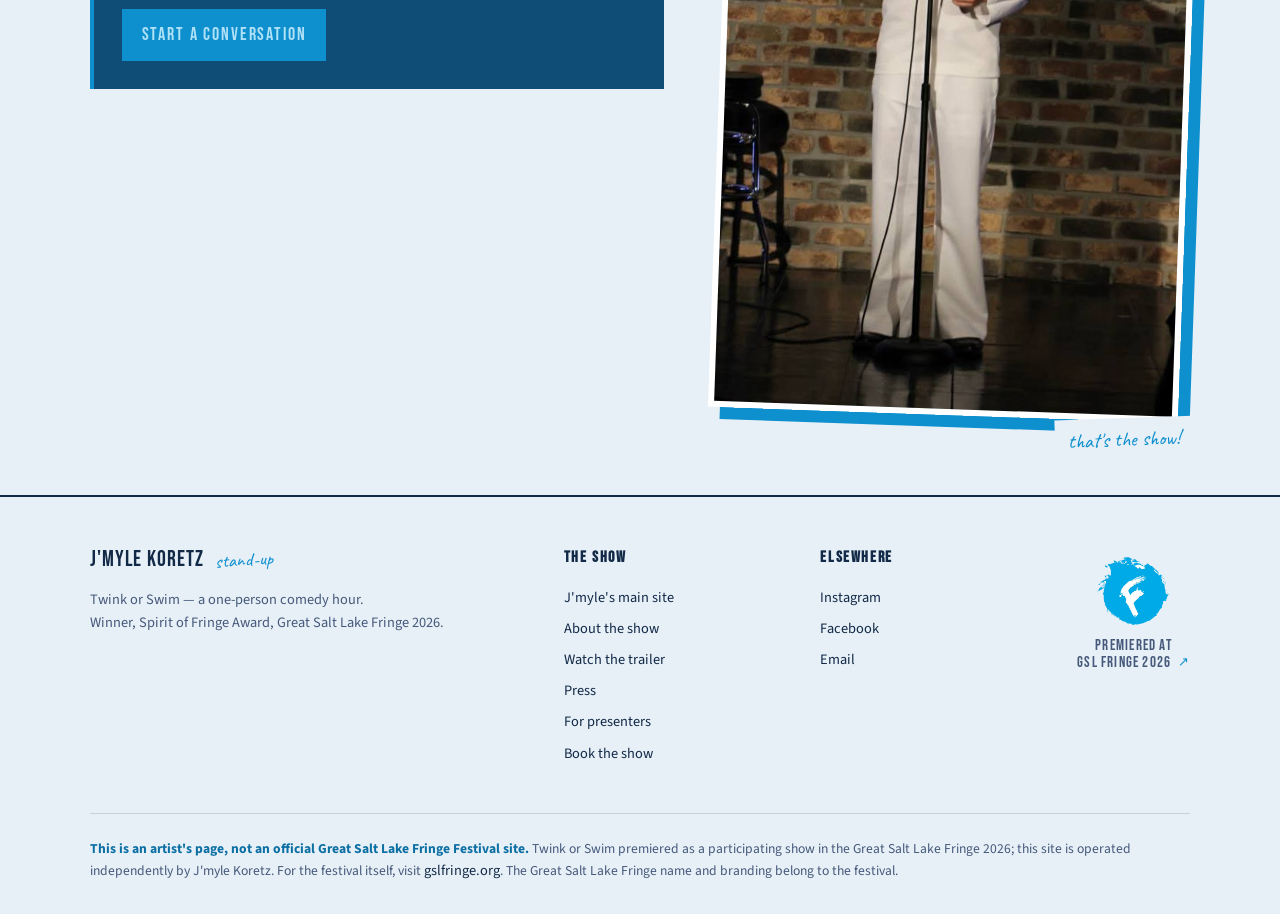
==== commit 507011fb: "Post-Fringe" ====
--- a/salt.html
+++ b/salt.html
@@ -3,8 +3,8 @@
 <head>
 <meta charset="UTF-8">
 <meta name="viewport" content="width=device-width, initial-scale=1.0">
-<title>Twink or Swim — J'myle Koretz at the Great Salt Lake Fringe</title>
-<meta name="description" content="Twink or Swim — a one-person comedy by J'myle Koretz. Three performances at the Great Salt Lake Fringe 2026, Alliance Theatre Black Box, Trolley Square, Salt Lake City.">
+<title>Twink or Swim — a touring solo comedy hour by J'myle Koretz</title>
+<meta name="description" content="Twink or Swim — a solo comedy hour by J'myle Koretz. Winner of the Spirit of Fringe Award at the Great Salt Lake Fringe 2026. Adult themes, clean language. Available to festivals and venues, 2026–27.">
 <link rel="preconnect" href="https://fonts.googleapis.com">
 <link rel="preconnect" href="https://fonts.gstatic.com" crossorigin>
 <link href="https://fonts.googleapis.com/css2?family=Bebas+Neue&family=Source+Sans+3:ital,wght@0,300;0,400;0,600;0,700;1,400&family=Caveat:wght@500;700&display=swap" rel="stylesheet">
@@ -33,7 +33,7 @@
     overflow-x: hidden;
   }
 
-  .unofficial-strip {
+  .award-strip {
     background: var(--field);
     color: #fff;
     text-align: center;
@@ -43,7 +43,7 @@
     text-transform: uppercase;
     font-weight: 700;
   }
-  .unofficial-strip a { color: #fff; text-decoration: underline; text-underline-offset: 3px; }
+  .award-strip .star { color: #7fd0f5; }
 
   header.site-header {
     background: var(--paper);
@@ -87,7 +87,7 @@
     transition: color 0.2s;
   }
   nav.primary a:hover { color: var(--accent); }
-  nav.primary .tickets-btn {
+  nav.primary .book-btn {
     background: var(--accent);
     color: #fff;
     padding: 0.6rem 1.4rem;
@@ -98,12 +98,12 @@
     box-shadow: 4px 4px 0 var(--ink);
     transition: transform 0.15s, box-shadow 0.15s;
   }
-  nav.primary .tickets-btn:hover {
+  nav.primary .book-btn:hover {
     transform: translate(-2px, -2px);
     box-shadow: 6px 6px 0 var(--ink);
   }
 
-  /* ===== Hero (white-field, blue type) — dates & tickets up front ===== */
+  /* ===== Hero (white-field, blue type) — what it is, up front ===== */
   .hero {
     background: var(--paper);
     color: var(--ink);
@@ -150,80 +150,41 @@
     margin-bottom: 1.5rem;
   }
 
-  /* Showtimes list, hero-sized */
-  .showtimes { list-style: none; }
-  .showtimes li {
-    display: flex;
-    align-items: baseline;
-    justify-content: space-between;
-    gap: 1.5rem;
-    padding: 1.1rem 0;
-    border-bottom: 1px solid var(--rule);
-  }
-  .showtimes li:first-child { border-top: 3px solid var(--ink); }
-  .showtimes .day {
-    font-family: 'Bebas Neue', sans-serif;
-    font-size: 1.7rem;
-    letter-spacing: 0.03em;
-    line-height: 1;
-  }
-  .showtimes .day small {
-    display: block;
-    font-family: 'Source Sans 3', sans-serif;
-    font-size: 0.72rem;
-    letter-spacing: 0.16em;
-    text-transform: uppercase;
-    color: var(--accent);
-    margin-top: 0.25rem;
-  }
-  .showtimes .time {
-    font-family: 'Bebas Neue', sans-serif;
-    font-size: 1.7rem;
-    letter-spacing: 0.04em;
-    color: var(--accent-dark);
-    white-space: nowrap;
-  }
-  /* Hero: three shows side by side, one compact strip */
-  .hero-times {
+  /* Hero: the four things a programmer checks first */
+  .hero-specs {
     display: grid;
-    grid-template-columns: repeat(3, 1fr);
+    grid-template-columns: repeat(4, 1fr);
     border-top: 3px solid var(--ink);
     border-bottom: 1px solid var(--rule);
   }
-  .hero-times .slot {
+  .hero-specs .slot {
     padding: 0.8rem 0.75rem 0.9rem 0;
     border-right: 1px solid var(--rule);
   }
-  .hero-times .slot:last-child { border-right: none; }
-  .hero-times .slot + .slot { padding-left: 1rem; }
-  .hero-times .day {
+  .hero-specs .slot:last-child { border-right: none; }
+  .hero-specs .slot + .slot { padding-left: 1rem; }
+  .hero-specs .spec-label {
     display: block;
-    font-family: 'Bebas Neue', sans-serif;
-    font-size: 1.3rem;
-    letter-spacing: 0.04em;
-    line-height: 1.1;
-  }
-  .hero-times .day small {
-    font-family: 'Source Sans 3', sans-serif;
     font-size: 0.7rem;
-    letter-spacing: 0.14em;
-    text-transform: uppercase;
+    letter-spacing: 0.16em;
+    text-transform: uppercase;
+    font-weight: 700;
     color: var(--accent);
-    margin-left: 0.4rem;
-  }
-  .hero-times .time {
+  }
+  .hero-specs .spec-value {
     display: block;
     font-family: 'Bebas Neue', sans-serif;
     font-size: 1.55rem;
     letter-spacing: 0.04em;
-    color: var(--accent-dark);
-    white-space: nowrap;
+    line-height: 1.15;
+    color: var(--ink);
     margin-top: 0.15rem;
   }
-  @media (max-width: 560px) {
-    .hero-times .day { font-size: 1.05rem; }
-    .hero-times .day small { display: block; margin-left: 0; margin-top: 0.1rem; }
-    .hero-times .time { font-size: 1.3rem; }
+  @media (max-width: 700px) {
+    .hero-specs { grid-template-columns: repeat(2, 1fr); }
+    .hero-specs .slot { border-right: none; padding: 0.7rem 0.5rem 0.8rem 0; }
+    .hero-specs .slot + .slot { padding-left: 0; }
+    .hero-specs .spec-value { font-size: 1.3rem; }
   }
 
   .hero-cta-row {
@@ -233,7 +194,7 @@
     flex-wrap: wrap;
     margin-top: 1.5rem;
   }
-  .hero-tickets-btn {
+  .hero-book-btn {
     display: inline-block;
     background: var(--accent);
     color: #fff;
@@ -247,7 +208,7 @@
     box-shadow: 5px 5px 0 var(--ink);
     transition: transform 0.15s, box-shadow 0.15s;
   }
-  .hero-tickets-btn:hover {
+  .hero-book-btn:hover {
     transform: translate(-2px, -2px);
     box-shadow: 7px 7px 0 var(--ink);
   }
@@ -299,7 +260,7 @@
     letter-spacing: 0.02em;
   }
 
-  /* ===== Preview video (centerpiece) ===== */
+  /* ===== Trailer (centerpiece) ===== */
   .preview {
     background: var(--field);
     color: #fff;
@@ -379,91 +340,199 @@
     color: var(--ink);
   }
 
-  .homecoming {
+  /* ===== The premiere ===== */
+  .premiere {
     background: var(--field);
     color: #fff;
     text-align: center;
     padding: 6rem 2rem;
   }
-  .homecoming .container { max-width: 800px; }
-  .homecoming .section-eyebrow { color: #7fd0f5; }
-  .homecoming .section-title { color: #fff; margin-bottom: 1.5rem; }
-  .homecoming p {
+  .premiere .container { max-width: 800px; }
+  .premiere .section-eyebrow { color: #7fd0f5; }
+  .premiere .section-title { color: #fff; margin-bottom: 1.5rem; }
+  .premiere p {
     font-size: 1.2rem;
     color: rgba(255, 255, 255, 0.88);
     max-width: 650px;
     margin: 0 auto;
   }
-  .homecoming p + p { margin-top: 1.2rem; }
-  .homecoming em { color: #afe1f7; font-style: italic; }
-
-  /* ===== Where / showtimes ===== */
-  .venues { background: var(--paper-deep); }
-  .venues .container { max-width: 1100px; }
-
-  .show-grid {
+  .premiere p + p { margin-top: 1.2rem; }
+  .premiere em { color: #afe1f7; font-style: italic; }
+  .premiere-facts {
     display: grid;
-    grid-template-columns: 1.1fr 0.9fr;
-    gap: 3.5rem;
+    grid-template-columns: repeat(3, 1fr);
+    gap: 1.5rem;
+    margin-top: 3rem;
+    text-align: left;
+  }
+  .premiere-facts div {
+    border-top: 3px solid #7fd0f5;
+    padding-top: 0.9rem;
+  }
+  .premiere-facts dt {
+    font-size: 0.72rem;
+    letter-spacing: 0.16em;
+    text-transform: uppercase;
+    font-weight: 700;
+    color: #7fd0f5;
+  }
+  .premiere-facts dd {
+    font-family: 'Bebas Neue', sans-serif;
+    font-size: 1.35rem;
+    letter-spacing: 0.03em;
+    line-height: 1.2;
+    margin-top: 0.2rem;
+  }
+  @media (max-width: 700px) {
+    .premiere-facts { grid-template-columns: 1fr; gap: 1.1rem; }
+  }
+
+  /* ===== Press ===== */
+  .press { background: var(--paper); }
+  .press-grid {
+    display: grid;
+    grid-template-columns: 1fr 1fr;
+    gap: 3rem;
+  }
+  @media (max-width: 820px) {
+    .press-grid { grid-template-columns: 1fr; gap: 2rem; }
+  }
+  .press-quote {
+    border-left: 4px solid var(--accent);
+    padding: 1.25rem 0 1.25rem 1.75rem;
+  }
+  .press-quote p {
+    font-family: 'Bebas Neue', sans-serif;
+    font-size: clamp(1.6rem, 3vw, 2.1rem);
+    line-height: 1.1;
+    letter-spacing: 0.02em;
+    color: var(--ink);
+    margin-bottom: 1rem;
+  }
+  .press-quote cite {
+    font-style: normal;
+    font-weight: 700;
+    font-size: 0.95rem;
+    color: var(--accent-dark);
+    display: block;
+  }
+  .press-quote cite span {
+    display: block;
+    font-weight: 400;
+    font-size: 0.78rem;
+    letter-spacing: 0.12em;
+    text-transform: uppercase;
+    color: var(--ink-soft);
+    margin-top: 0.25rem;
+  }
+  .press-links {
+    margin-top: 2.75rem;
+    padding-top: 1.5rem;
+    border-top: 1px dashed var(--rule);
+    font-size: 0.98rem;
+    color: var(--ink-soft);
+  }
+  .press-links a {
+    color: var(--accent-dark);
+    text-decoration: none;
+    border-bottom: 1px solid var(--accent);
+    padding-bottom: 1px;
+  }
+  .press-links a:hover { color: var(--accent); }
+
+  /* ===== For presenters ===== */
+  .presenters { background: var(--paper-deep); }
+  .presenters .container { max-width: 1100px; }
+
+  .rider-grid {
+    display: grid;
+    grid-template-columns: repeat(3, 1fr);
+    gap: 2rem;
     align-items: start;
   }
-  .show-grid-details {
-    display: grid;
-    gap: 2.5rem;
-  }
-  @media (max-width: 820px) {
-    .show-grid { grid-template-columns: 1fr; gap: 2.5rem; }
-    .show-grid .hero-photo { max-width: 400px; margin: 1rem auto 2rem; }
-  }
-
-  .venue-card {
+  @media (max-width: 900px) {
+    .rider-grid { grid-template-columns: 1fr; }
+  }
+
+  .rider-card {
     background: var(--paper);
     border: 1px solid var(--rule);
     border-top: 4px solid var(--accent);
     padding: 1.75rem;
     box-shadow: 8px 8px 0 rgba(14, 143, 206, 0.12);
-  }
-  .venue-card h3 {
-    font-family: 'Bebas Neue', sans-serif;
-    font-size: 1.8rem;
+    height: 100%;
+  }
+  .rider-card h3 {
+    font-family: 'Bebas Neue', sans-serif;
+    font-size: 1.6rem;
     letter-spacing: 0.03em;
-    margin-bottom: 0.8rem;
-  }
-  .venue-card address {
-    font-style: normal;
-    font-size: 1.05rem;
-    line-height: 1.7;
-    color: var(--ink);
-  }
-  .venue-card .vnote {
-    font-style: italic;
-    color: var(--ink-soft);
-    margin-top: 1rem;
-    font-size: 0.95rem;
-    padding-top: 1rem;
-    border-top: 1px dashed var(--rule);
-  }
-  .on-sale-badge {
+    margin-bottom: 1rem;
+  }
+  .rider-card ul { list-style: none; }
+  .rider-card li {
+    font-size: 1rem;
+    line-height: 1.5;
+    padding: 0.55rem 0;
+    border-bottom: 1px dashed var(--rule);
+    display: grid;
+    grid-template-columns: 1fr;
+  }
+  .rider-card li:last-child { border-bottom: none; }
+  .rider-card li strong {
+    display: block;
+    font-size: 0.72rem;
+    letter-spacing: 0.14em;
+    text-transform: uppercase;
+    color: var(--accent-dark);
+    font-weight: 700;
+  }
+
+  .booking-panel {
+    margin-top: 3rem;
+    display: grid;
+    grid-template-columns: 1.1fr 0.9fr;
+    gap: 3.5rem;
+    align-items: start;
+  }
+  @media (max-width: 820px) {
+    .booking-panel { grid-template-columns: 1fr; gap: 2.5rem; }
+    .booking-panel .hero-photo { max-width: 400px; margin: 1rem auto 2rem; }
+  }
+  .availability {
+    background: var(--field);
+    color: #fff;
+    padding: 1.75rem;
+    border-left: 4px solid var(--accent);
+  }
+  .availability h3 {
+    font-family: 'Bebas Neue', sans-serif;
+    font-size: 1.6rem;
+    letter-spacing: 0.03em;
+    margin-bottom: 0.75rem;
+  }
+  .availability p {
+    font-size: 1.02rem;
+    color: rgba(255, 255, 255, 0.9);
+    margin-bottom: 1rem;
+  }
+  .availability p:last-of-type { margin-bottom: 0; }
+  .availability a { color: #afe1f7; }
+
+  .book-badge {
     display: inline-block;
     margin-top: 1.5rem;
-    padding: 0.4rem 0.9rem;
-    background: var(--ink);
+    padding: 0.55rem 1.1rem;
+    background: var(--accent);
     color: #fff;
     font-family: 'Bebas Neue', sans-serif;
-    font-size: 1rem;
-    letter-spacing: 0.12em;
-    text-transform: uppercase;
-  }
-  .on-sale-badge .accent { color: #7fd0f5; }
-  .venues-disclaimer {
-    margin-top: 2.5rem;
-    padding: 1rem 1.5rem;
-    background: var(--field);
-    color: #fff;
-    font-size: 0.95rem;
-    border-left: 4px solid var(--accent);
-    max-width: 760px;
-  }
+    font-size: 1.15rem;
+    letter-spacing: 0.1em;
+    text-transform: uppercase;
+    text-decoration: none;
+    border: 2px solid var(--accent);
+    transition: background 0.2s, color 0.2s;
+  }
+  .book-badge:hover { background: transparent; color: #fff; }
 
   .ext-icon {
     display: inline-block;
@@ -561,9 +630,8 @@
 </head>
 <body>
 
-<div class="unofficial-strip">
-  ⚓ Unofficial artist page — for the official festival, visit
-  <a href="https://www.gslfringe.org/" target="_blank" rel="noopener">gslfringe.org</a> ⚓
+<div class="award-strip">
+  <span class="star">★</span> Spirit of Fringe Award — Great Salt Lake Fringe 2026 <span class="star">★</span>
 </div>
 
 <header class="site-header">
@@ -572,36 +640,41 @@
     <span class="brand-tag">stand-up comedy</span>
   </a>
   <nav class="primary">
-    <a href="#venue">where</a>
+    <a href="#show">the show</a>
     <a href="#watch">watch</a>
-    <a href="#show">the show</a>
-    <a href="https://tickets.greatsaltlakefringe.org/" class="tickets-btn" target="_blank" rel="noopener">Get Tickets <span class="ext-icon" aria-hidden="true">↗</span></a>
+    <a href="#press">press</a>
+    <a href="#presenters">for presenters</a>
+    <a href="mailto:inappropriatecontent@gmail.com?subject=Twink%20or%20Swim%20—%20booking%20enquiry" class="book-btn">Book the Show</a>
   </nav>
 </header>
 
 <section class="hero">
   <div class="hero-inner">
     <div>
-      <div class="hero-eyebrow rise rise-1">It's showtime!</div>
+      <div class="hero-eyebrow rise rise-1">Now touring.</div>
       <h1 class="hero-title rise rise-2">TWINK<br><span class="accent">OR</span> SWIM</h1>
-      <p class="hero-byline rise rise-3">Don't Ask, Don't Tell, Do Laugh. A one-person comedy at the Great Salt Lake Fringe 2026.</p>
-      <div class="hero-times rise rise-3">
+      <p class="hero-byline rise rise-3">Don't Ask, Don't Tell, Do Laugh. A one-person comedy hour by J'myle Koretz.</p>
+      <div class="hero-specs rise rise-3">
         <div class="slot">
-          <span class="day">Saturday <small>Jul 25</small></span>
-          <span class="time">9:00 PM</span>
+          <span class="spec-label">Run time</span>
+          <span class="spec-value">45–50 min</span>
         </div>
         <div class="slot">
-          <span class="day">Sunday <small>Jul 26</small></span>
-          <span class="time">7:30 PM</span>
+          <span class="spec-label">Company</span>
+          <span class="spec-value">One performer</span>
         </div>
         <div class="slot">
-          <span class="day">Saturday <small>Aug 1</small></span>
-          <span class="time">4:30 PM</span>
+          <span class="spec-label">Tech</span>
+          <span class="spec-value">Mic + wash</span>
         </div>
+        <div class="slot">
+          <span class="spec-label">Rating</span>
+          <span class="spec-value">PG-13</span>
+        </div>
       </div>
       <div class="hero-cta-row rise rise-3">
-        <a href="https://tickets.greatsaltlakefringe.org/" class="hero-tickets-btn" target="_blank" rel="noopener">Get Tickets <span class="ext-icon" aria-hidden="true">↗</span></a>
-        <span class="hero-venue-line">Alliance Theatre Black Box · Trolley Square · 50 min</span>
+        <a href="mailto:inappropriatecontent@gmail.com?subject=Twink%20or%20Swim%20—%20booking%20enquiry" class="hero-book-btn">Book the Show</a>
+        <span class="hero-venue-line">Premiered July 2026 · Great Salt Lake Fringe · Available 2026–27</span>
       </div>
     </div>
   </div>
@@ -609,14 +682,14 @@
 
 <section class="preview" id="watch">
   <div class="container">
-    <div class="section-eyebrow">fresh from the preview show</div>
-    <h2 class="section-title">Three minutes of Twink or Swim.</h2>
+    <div class="section-eyebrow">three minutes, no context needed</div>
+    <h2 class="section-title">Watch the trailer.</h2>
     <div class="video-wrap">
       <div class="video-frame">
         <iframe
           id="preview-player"
           src="https://www.youtube-nocookie.com/embed/thEQrqx6vY4?rel=0&modestbranding=1&enablejsapi=1&mute=1&playsinline=1"
-          title="J'myle Koretz — Twink or Swim preview performance"
+          title="J'myle Koretz — Twink or Swim trailer"
           allow="accelerometer; autoplay; clipboard-write; encrypted-media; gyroscope; picture-in-picture"
           allowfullscreen
           referrerpolicy="strict-origin-when-cross-origin">
@@ -624,7 +697,7 @@
       </div>
       <span class="video-caption">sound on!</span>
     </div>
-    <p class="video-sub">A clip from the preview performance — this is what you're in for. It starts muted; tap the speaker for sound.</p>
+    <p class="video-sub">A clip from the show. Full-length tape available to programmers on request — just ask. It starts muted; tap the speaker for sound.</p>
   </div>
 </section>
 
@@ -639,57 +712,112 @@
       "I spent four years on the crew of a 224-foot warship made out of wood — the boat, and the Sailors, too."
     </div>
 
-    <p>These days I'm based in Seattle, where I host and feature at Tacoma Comedy Club and Emerald City Comedy Club, and perform from San Francisco to Vancouver. I was selected twice for The Hollywood Comedy Store's Potluck Show, and have studied under <strong>Alice Fraser</strong> (The Bugle), <strong>Tiff Stevenson</strong> (HBO's <em>Avenue 5</em>), and <strong>Andrew Frank</strong> (Great Salt Lake Fringe, 2022).</p>
+    <p>It's stand-up, not a play: about three quarters of an hour, one microphone, told straight to the room. The themes are adult but the language is clean, which means it plays as easily for a high-school-age audience as it does at midnight in a bar. It programs neatly alongside queer work, veterans' work, and storytelling.</p>
+
+    <p>I'm based in Seattle, where I host and feature at Tacoma Comedy Club and Emerald City Comedy Club, and perform from San Francisco to Vancouver. I was selected twice for The Hollywood Comedy Store's Potluck Show, and have studied under <strong>Alice Fraser</strong> (The Bugle), <strong>Tiff Stevenson</strong> (HBO's <em>Avenue 5</em>), and <strong>Andrew Frank</strong> (Great Salt Lake Fringe, 2022).</p>
   </div>
 </section>
 
-<section class="homecoming">
+<section class="premiere">
   <div class="container">
-    <div class="section-eyebrow">why this show is special</div>
-    <h2 class="section-title">This is a homecoming.</h2>
-    <p>I performed my first-ever stand-up set in 2012 at Wiseguys Comedy Club in Trolley Square — the same Trolley Square where I'm doing this run.</p>
-    <p>Coming back to do an hour of comedy in the city that raised me feels enormous. Fringe shows are <em>original, uncensored, and unadjudicated</em> — exactly the right room for this story.</p>
+    <div class="section-eyebrow">the premiere</div>
+    <h2 class="section-title">Built in Salt Lake. Ready to travel.</h2>
+    <p><em>Twink or Swim</em> premiered at the Great Salt Lake Fringe in July 2026 — three performances in the Alliance Theatre Black Box at Trolley Square, the same complex where I did my first-ever stand-up set in 2012.</p>
+    <p>It closed the run with the festival's <em>Spirit of Fringe Award</em>. The hour is written, tested in front of paying audiences, and ready for its next market.</p>
+    <dl class="premiere-facts">
+      <div>
+        <dt>Premiere</dt>
+        <dd>Great Salt Lake Fringe<br>July 2026</dd>
+      </div>
+      <div>
+        <dt>Award</dt>
+        <dd>Spirit of Fringe</dd>
+      </div>
+      <div>
+        <dt>Performances</dt>
+        <dd>Three · Alliance Theatre Black Box</dd>
+      </div>
+    </dl>
   </div>
 </section>
 
-<section class="venues" id="venue">
+<section class="press" id="press">
   <div class="container">
-    <div class="section-eyebrow">where to find me</div>
-    <h2 class="section-title">Three performances at Trolley Square.</h2>
-    <div class="show-grid">
-      <div class="show-grid-details">
-        <ul class="showtimes">
-          <li>
-            <span class="day">Saturday<small>July 25</small></span>
-            <span class="time">9:00 PM</span>
-          </li>
-          <li>
-            <span class="day">Sunday<small>July 26</small></span>
-            <span class="time">7:30 PM</span>
-          </li>
-          <li>
-            <span class="day">Saturday<small>August 1</small></span>
-            <span class="time">4:30 PM</span>
-          </li>
+    <div class="section-eyebrow">what they said</div>
+    <h2 class="section-title">Press.</h2>
+    <div class="press-grid">
+      <blockquote class="press-quote">
+        <p>&ldquo;Blends sharp humor with personal history.&rdquo;</p>
+        <cite>SLUG Magazine<span>Salt Lake City · July 2026</span></cite>
+      </blockquote>
+      <blockquote class="press-quote">
+        <p>&ldquo;Quite an illuminating show.&rdquo;</p>
+        <cite>Les Roka, The Utah Review<span>July 2026</span></cite>
+      </blockquote>
+    </div>
+    <p class="press-links">
+      Full coverage:
+      <a href="https://www.slugmag.com/arts/art/performance-theatre/jmyle-koretz-dives-into-comedy-with-twink-or-swim/" target="_blank" rel="noopener">SLUG Magazine feature <span class="ext-icon" aria-hidden="true">↗</span></a> ·
+      <a href="https://www.theutahreview.com/a-very-robust-first-weekend-12th-great-salt-lake-fringe-festival-resumes-july-30-aug-2-at-four-salt-lake-city-venues/" target="_blank" rel="noopener">The Utah Review <span class="ext-icon" aria-hidden="true">↗</span></a> ·
+      <a href="https://krcl.org/blog/slc-obon-festival-turns-90-this-weekend/" target="_blank" rel="noopener">KRCL RadioActive <span class="ext-icon" aria-hidden="true">↗</span></a>
+    </p>
+  </div>
+</section>
+
+<section class="presenters" id="presenters">
+  <div class="container">
+    <div class="section-eyebrow">for presenters &amp; programmers</div>
+    <h2 class="section-title">Everything you need to say yes.</h2>
+    <div class="rider-grid">
+      <div class="rider-card">
+        <h3>The show</h3>
+        <ul>
+          <li><strong>Format</strong> Solo stand-up, autobiographical</li>
+          <li><strong>Run time</strong> 45–50 minutes, no interval</li>
+          <li><strong>Company size</strong> One — no crew, no touring party</li>
+          <li><strong>Content</strong> Adult themes, clean language. Fringe rating FF (PG-13)</li>
+          <li><strong>Programs with</strong> Queer work, veterans' work, storytelling, all-ages slates</li>
         </ul>
-        <div class="venue-card">
-          <h3>Alliance Theatre — Black Box</h3>
-          <address>
-            Trolley Square<br>
-            602 E 500 S, Suite E101<br>
-            Salt Lake City, UT 84102
-          </address>
-          <p class="vnote">All three shows are in the Black Box at the Alliance Theatre, inside Trolley Square. Run time is about 50 minutes.</p>
-          <a href="https://tickets.greatsaltlakefringe.org/" class="on-sale-badge" target="_blank" rel="noopener">Tickets on sale <span class="accent">now</span> <span class="ext-icon" aria-hidden="true">↗</span></a>
-        </div>
+      </div>
+      <div class="rider-card">
+        <h3>Tech &amp; staging</h3>
+        <ul>
+          <li><strong>Stage</strong> Bare. No set pieces, no props to freight</li>
+          <li><strong>Sound</strong> One microphone — handheld or stand. No playback required</li>
+          <li><strong>Lighting</strong> General wash. No cues, no operator needed</li>
+          <li><strong>Turnaround</strong> Loads in and out in 15 minutes</li>
+          <li><strong>Venue</strong> Black box, club, theatre, or a back room with a PA</li>
+        </ul>
+      </div>
+      <div class="rider-card">
+        <h3>What I bring</h3>
+        <ul>
+          <li><strong>Artwork</strong> Print-ready poster and postcard files, CMYK with bleed</li>
+          <li><strong>Digital assets</strong> Square show image, production photos, trailer, full tape</li>
+          <li><strong>Promotion</strong> Paid social in-market plus press outreach in every city</li>
+          <li><strong>On the ground</strong> Flyering, cross-promo, and plugging other shows in the lineup</li>
+          <li><strong>Admin</strong> One person to email; replies same day</li>
+        </ul>
+      </div>
+    </div>
+
+    <div class="booking-panel">
+      <div class="availability">
+        <h3>Availability &amp; terms</h3>
+        <p>Touring 2026–27. Based in Seattle and travelling; happy to route around an existing date if you're already programming the region.</p>
+        <p>Open to festival slots, box-office splits, guarantees, and self-produced runs. Booked directly — no agent, no middle layer.</p>
+        <!--
+          OPTIONAL ROUTING LINE — add confirmed dates/regions here when you want
+          programmers to see where you'll already be, e.g.:
+          <p><strong>Already routed:</strong> UK &amp; Europe, October 2026 · US Southwest, January 2027.</p>
+        -->
+        <p>J'myle Koretz · Seattle, WA<br><a href="mailto:inappropriatecontent@gmail.com">inappropriatecontent@gmail.com</a></p>
+        <a href="mailto:inappropriatecontent@gmail.com?subject=Twink%20or%20Swim%20—%20booking%20enquiry" class="book-badge">Start a conversation</a>
       </div>
       <div class="hero-photo">
-        <img src="dress.jpg" alt="J'myle Koretz on stage at Wiseguys Comedy Club in full Navy crackerjacks">
-        <span class="caption">that's me!</span>
-      </div>
-    </div>
-    <div class="venues-disclaimer">
-      <strong>Heads up:</strong> Tickets are sold exclusively through the official Great Salt Lake Fringe box office — I don't handle ticket sales directly.
+        <img src="dress.jpg" alt="J'myle Koretz on stage in full Navy crackerjacks performing Twink or Swim">
+        <span class="caption">that's the show!</span>
+      </div>
     </div>
   </div>
 </section>
@@ -699,15 +827,16 @@
     <div class="footer-brand">
       <span class="brand-mark">J'MYLE KORETZ</span>
       <span class="brand-tag" style="margin-left: 0.5rem;">stand-up</span>
-      <p>Twink or Swim — a one-person comedy<br>at the Great Salt Lake Fringe Festival, 2026.</p>
+      <p>Twink or Swim — a one-person comedy hour.<br>Winner, Spirit of Fringe Award, Great Salt Lake Fringe 2026.</p>
     </div>
     <div>
       <h4>The Show</h4>
       <a href="index.html">J'myle's main site</a>
       <a href="#show">About the show</a>
-      <a href="#watch">Watch</a>
-      <a href="#venue">Where &amp; when</a>
-      <a href="https://tickets.greatsaltlakefringe.org/" target="_blank" rel="noopener">Tickets <span class="ext-icon" aria-hidden="true">↗</span></a>
+      <a href="#watch">Watch the trailer</a>
+      <a href="#press">Press</a>
+      <a href="#presenters">For presenters</a>
+      <a href="mailto:inappropriatecontent@gmail.com?subject=Twink%20or%20Swim%20—%20booking%20enquiry">Book the show</a>
     </div>
     <div>
       <h4>Elsewhere</h4>
@@ -717,15 +846,15 @@
     </div>
     <div class="footer-official">
       <a class="fringe-handoff" href="https://www.gslfringe.org/" target="_blank" rel="noopener"
-         title="Visit the official Great Salt Lake Fringe website (opens in a new tab)">
-        <img src="fringe-f.png" alt="Great Salt Lake Fringe — official festival website">
-        <span class="fh-caption">Official Great<br>Salt Lake Fringe <span class="ext-icon" aria-hidden="true">↗</span></span>
+         title="Visit the Great Salt Lake Fringe website (opens in a new tab)">
+        <img src="fringe-f.png" alt="Great Salt Lake Fringe">
+        <span class="fh-caption">Premiered at<br>GSL Fringe 2026 <span class="ext-icon" aria-hidden="true">↗</span></span>
       </a>
     </div>
   </div>
   <div class="footer-disclaimer">
     <strong>This is an artist's page, not an official Great Salt Lake Fringe Festival site.</strong>
-    Twink or Swim is a participating show in the Great Salt Lake Fringe 2026; this site is operated independently by J'myle Koretz. For the official festival lineup, full schedule, and ticketing, visit <a href="https://www.gslfringe.org/" target="_blank" rel="noopener" style="display: inline;">gslfringe.org</a>. The Great Salt Lake Fringe name and branding belong to the festival.
+    Twink or Swim premiered as a participating show in the Great Salt Lake Fringe 2026; this site is operated independently by J'myle Koretz. For the festival itself, visit <a href="https://www.gslfringe.org/" target="_blank" rel="noopener" style="display: inline;">gslfringe.org</a>. The Great Salt Lake Fringe name and branding belong to the festival.
   </div>
 </footer>
 
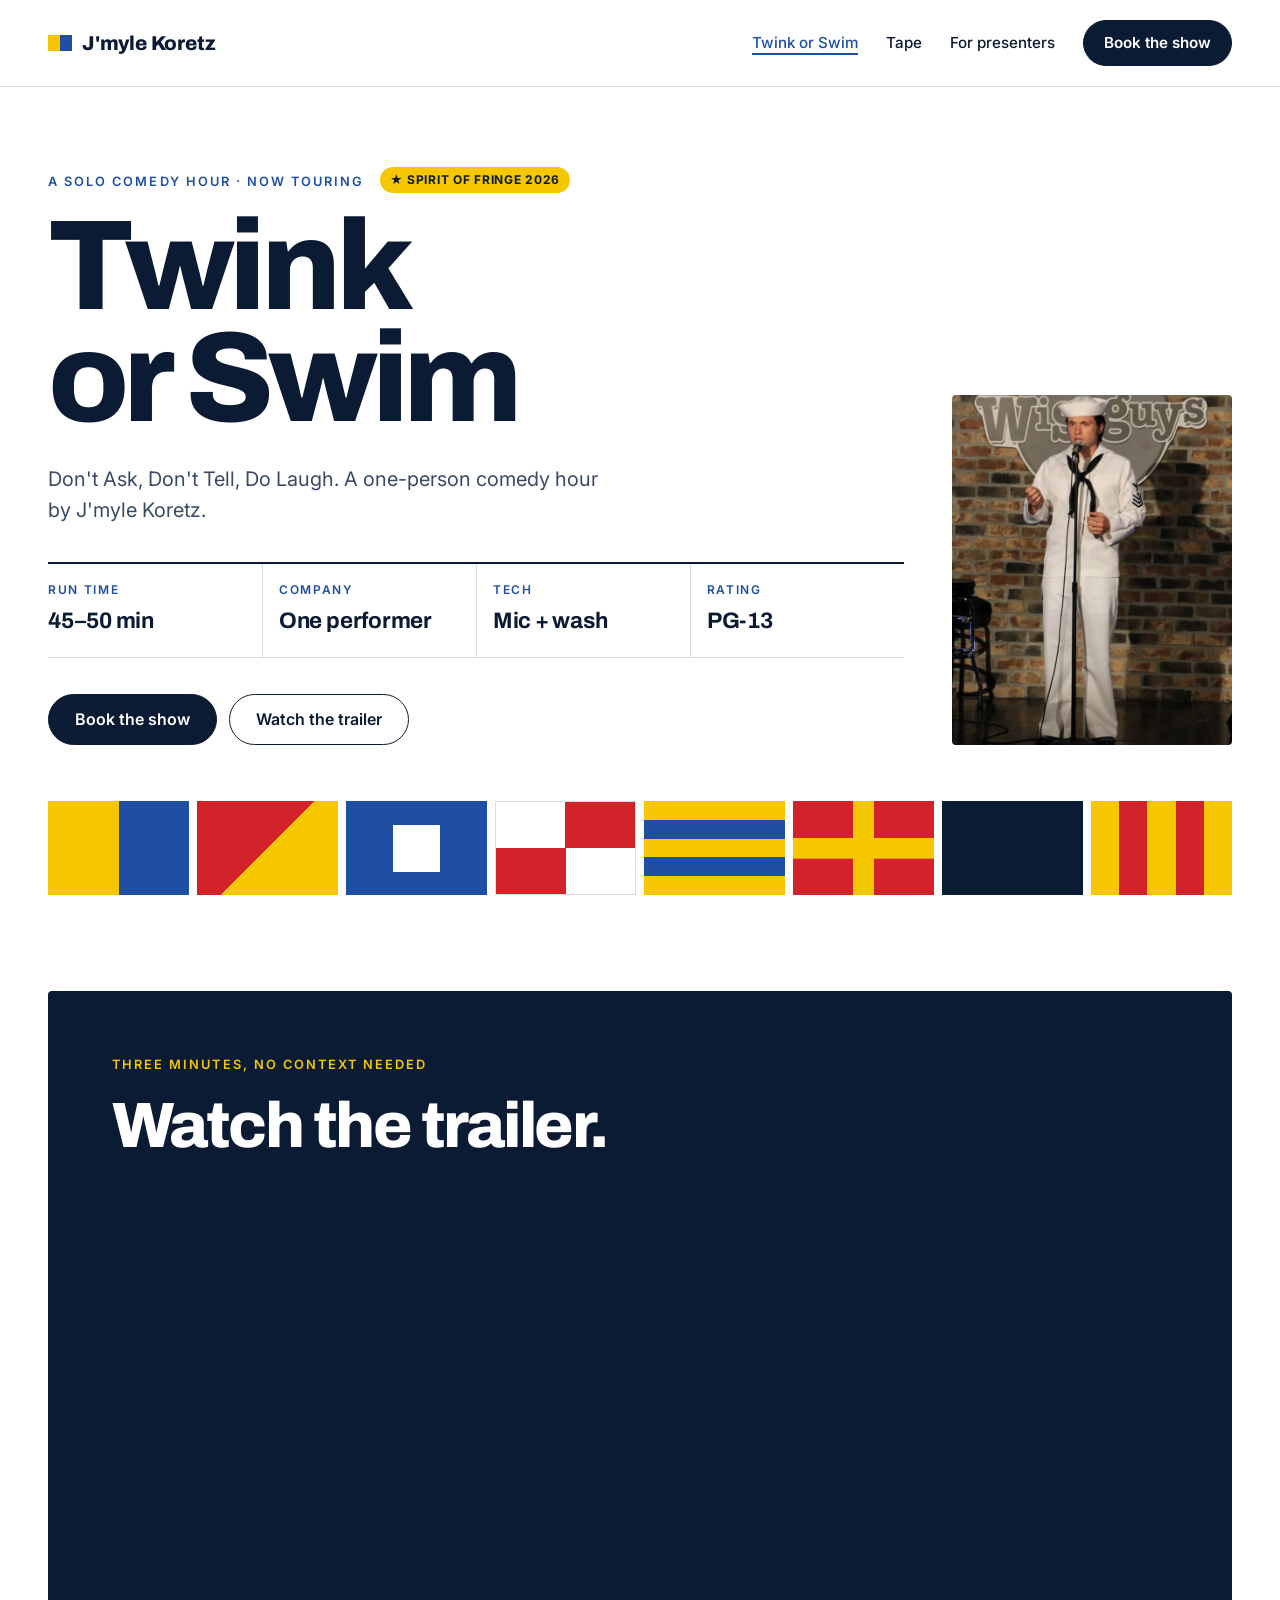
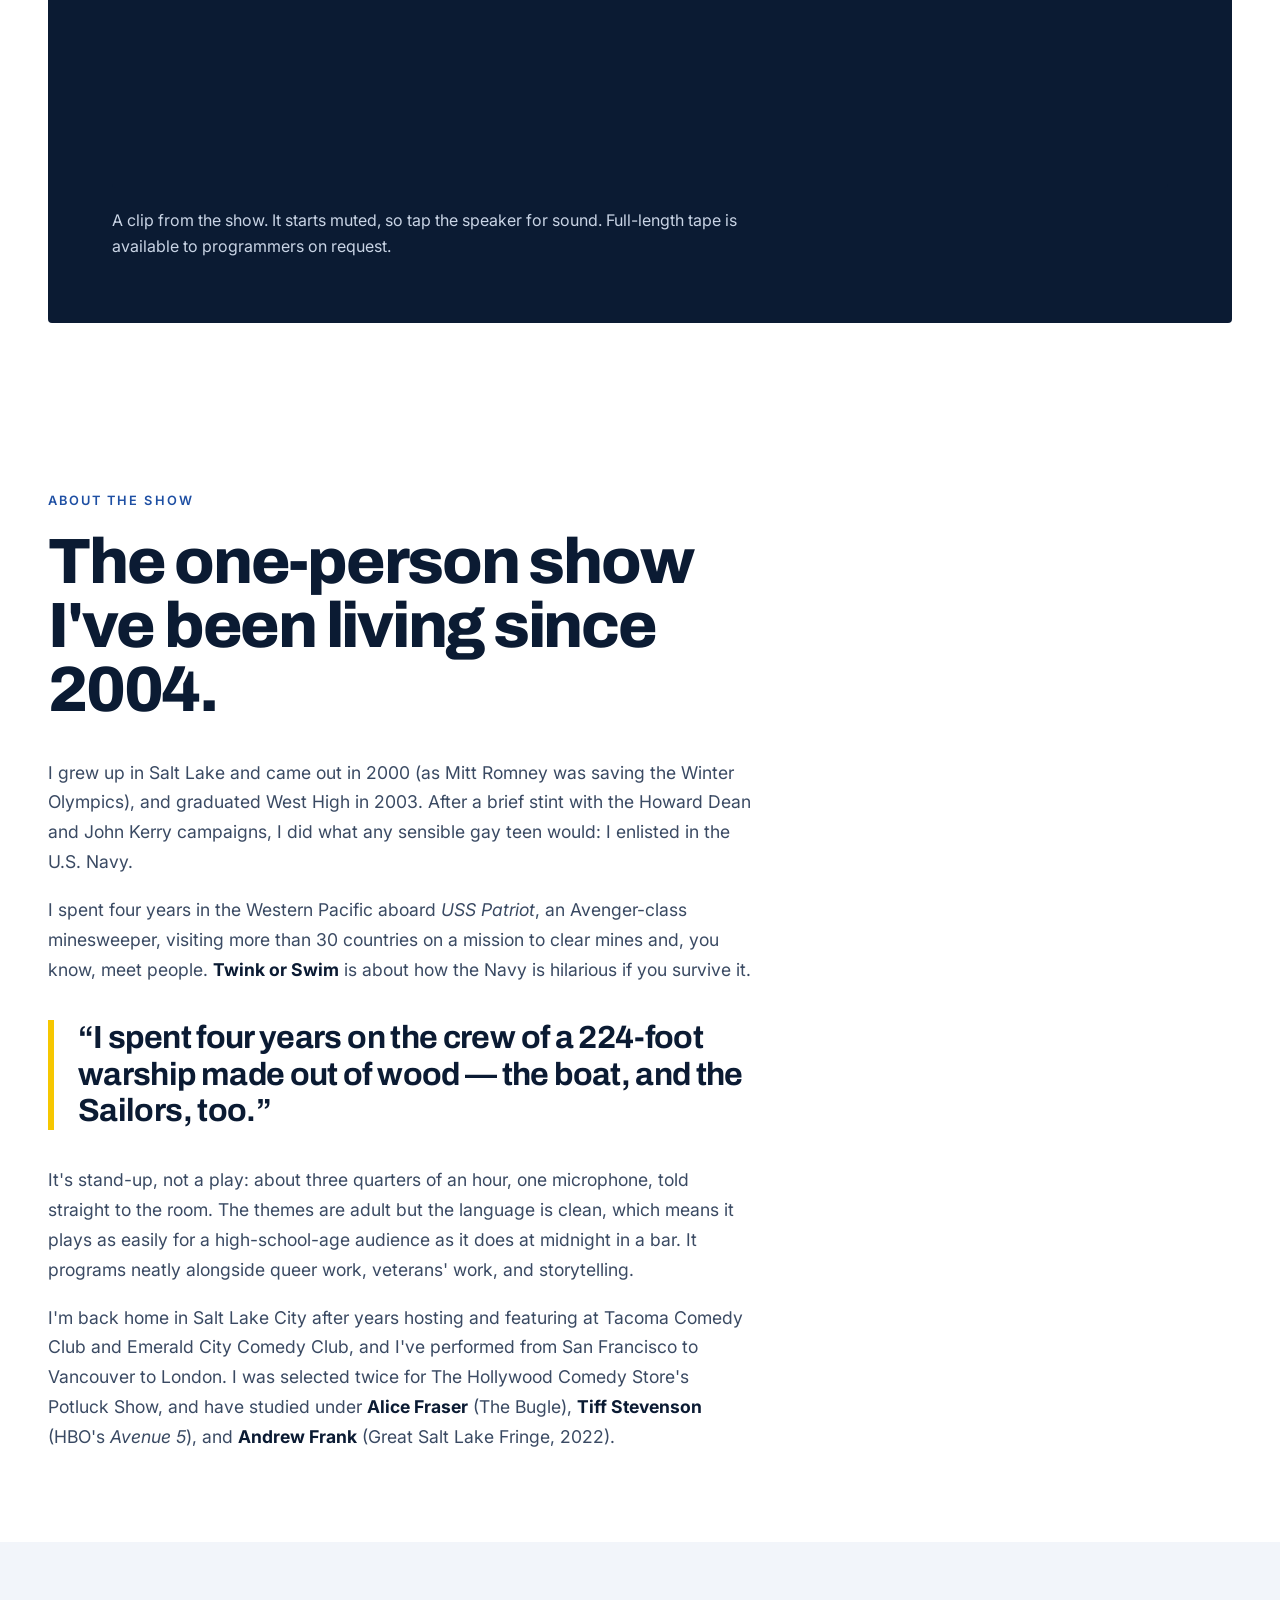
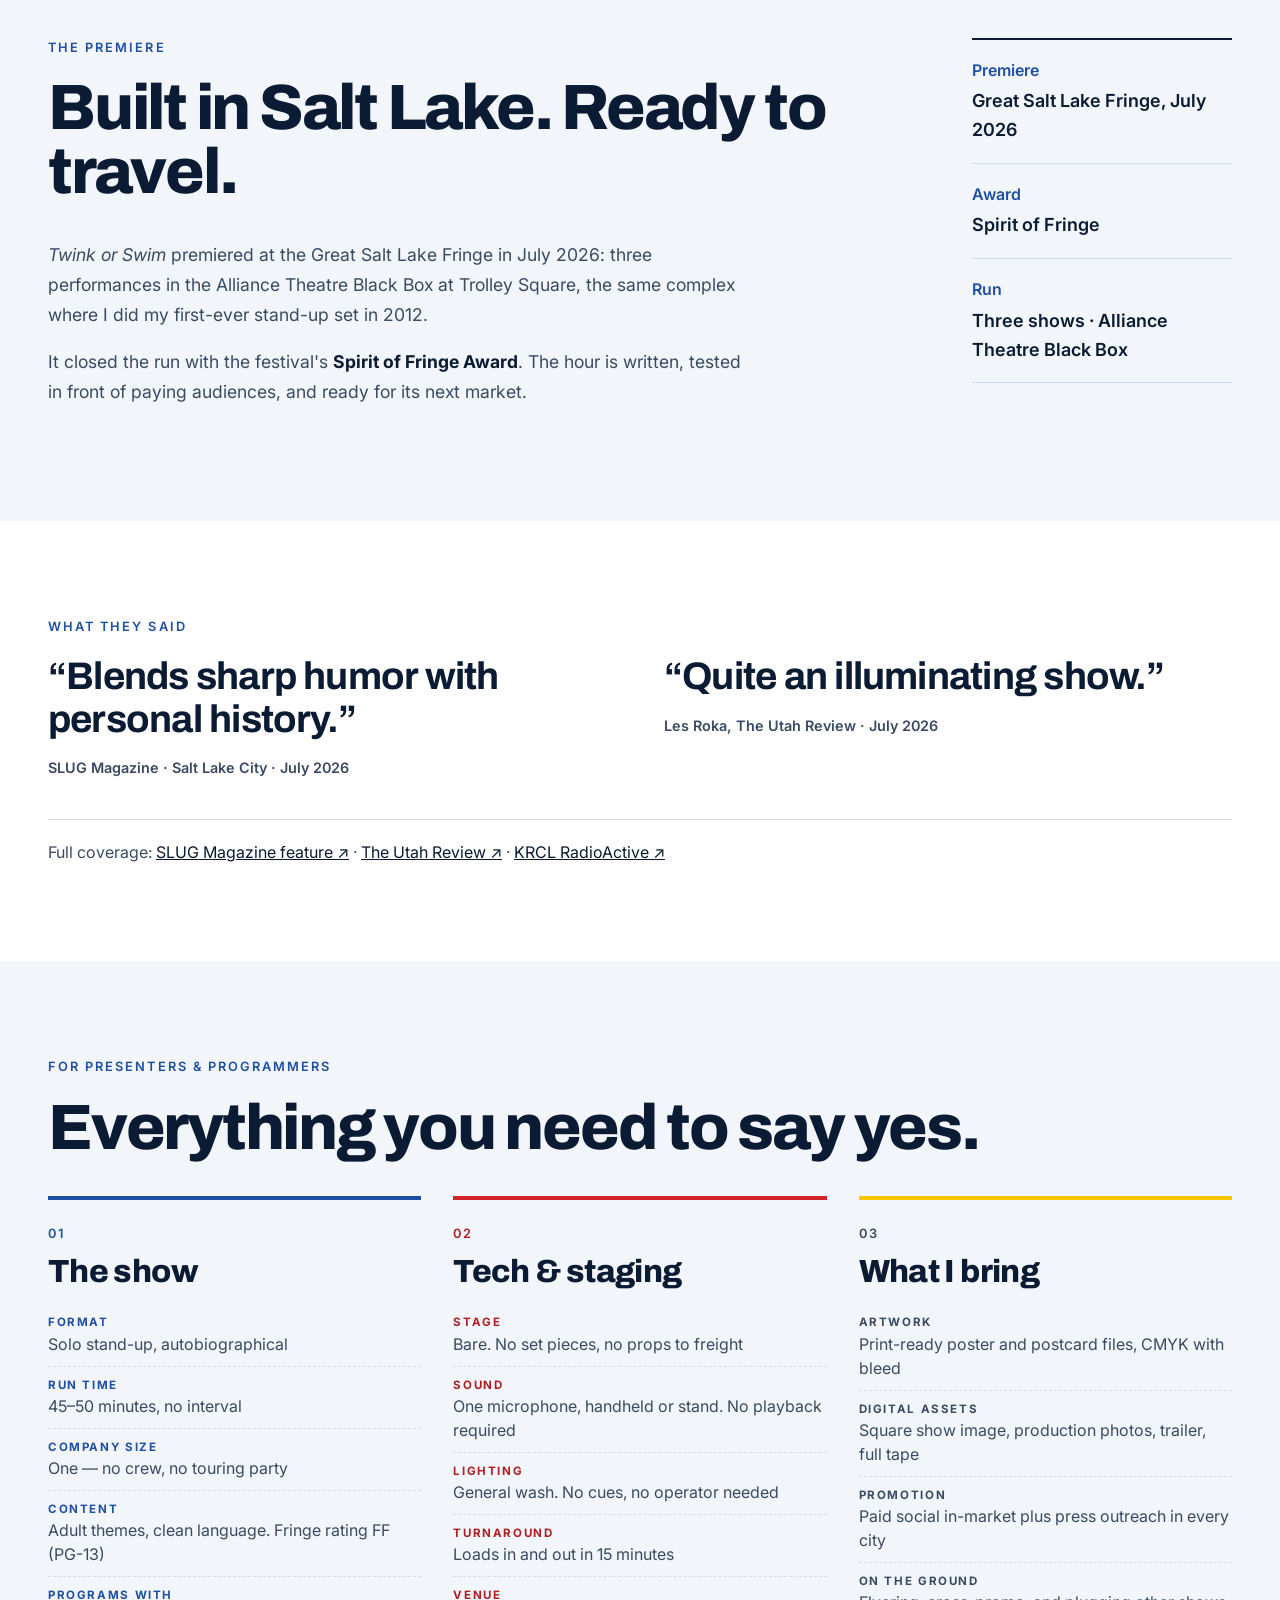
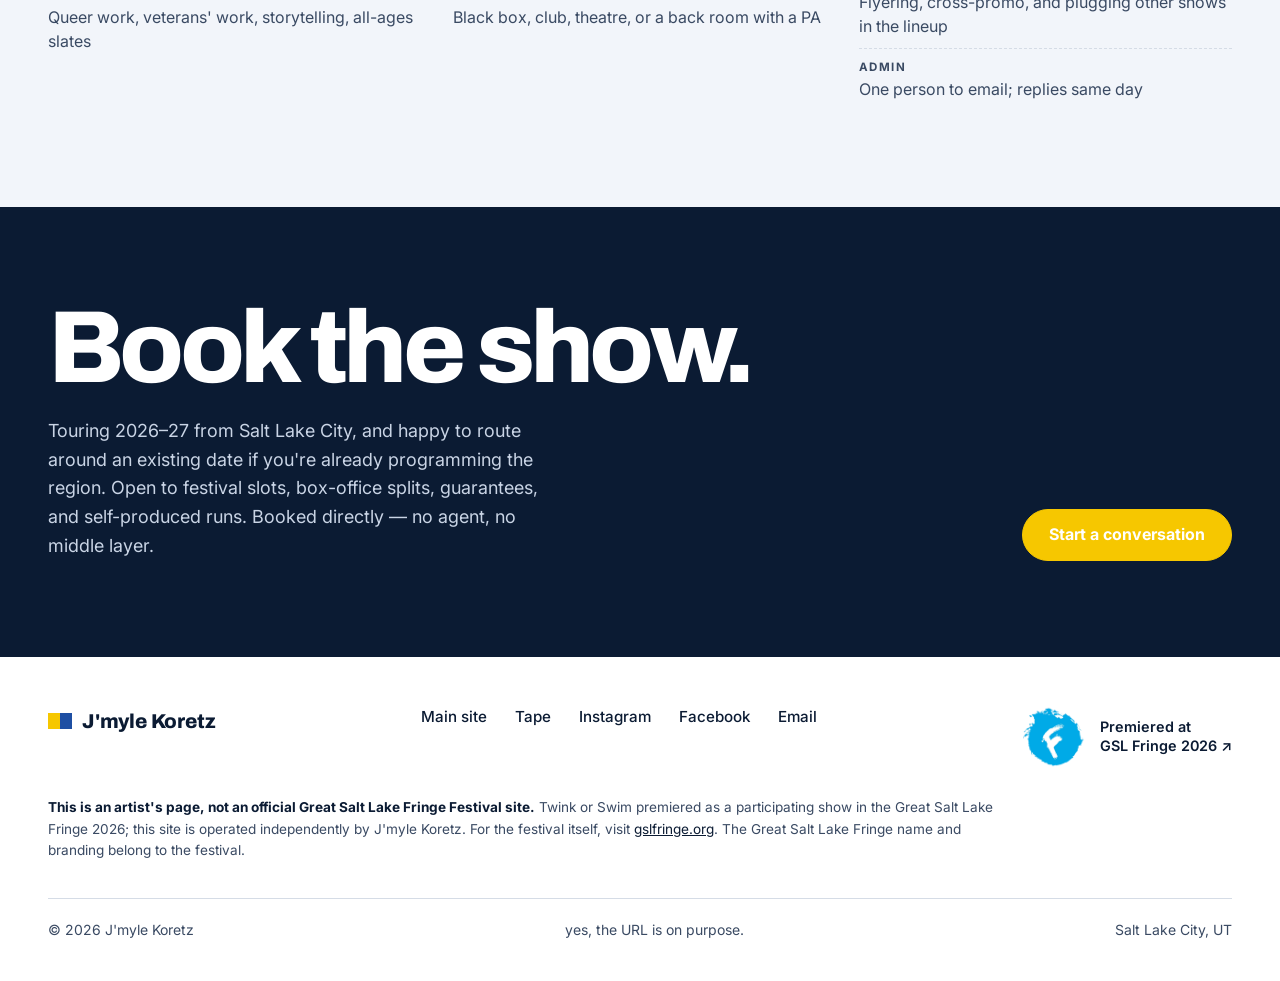
==== commit 7dcb3e8c: "Signal Flags theme across the site Shared site.css, K-flag favicon, Open Graph tags; home base updat" ====
--- a/salt.html
+++ b/salt.html
@@ -5,856 +5,223 @@
 <meta name="viewport" content="width=device-width, initial-scale=1.0">
 <title>Twink or Swim — a touring solo comedy hour by J'myle Koretz</title>
 <meta name="description" content="Twink or Swim — a solo comedy hour by J'myle Koretz. Winner of the Spirit of Fringe Award at the Great Salt Lake Fringe 2026. Adult themes, clean language. Available to festivals and venues, 2026–27.">
+<meta property="og:type" content="website">
+<meta property="og:url" content="https://sperm.wales/salt.html">
+<meta property="og:title" content="Twink or Swim — a solo comedy hour by J'myle Koretz">
+<meta property="og:description" content="Spirit of Fringe Award, Great Salt Lake Fringe 2026. One performer, 45–50 minutes, mic and a wash. Touring 2026–27.">
+<meta property="og:image" content="https://sperm.wales/dress.jpg">
+<meta name="twitter:card" content="summary_large_image">
+<link rel="icon" href="favicon.svg" type="image/svg+xml">
 <link rel="preconnect" href="https://fonts.googleapis.com">
 <link rel="preconnect" href="https://fonts.gstatic.com" crossorigin>
-<link href="https://fonts.googleapis.com/css2?family=Bebas+Neue&family=Source+Sans+3:ital,wght@0,300;0,400;0,600;0,700;1,400&family=Caveat:wght@500;700&display=swap" rel="stylesheet">
-<style>
-  :root {
-    /* white + festival-blue neighborhood (adjacent, not identical) */
-    --paper: #f6f9fc;        /* near-white, faint cool cast */
-    --paper-deep: #e7f0f7;   /* light blue-grey panel */
-    --ink: #122947;          /* deep blue — primary type on light */
-    --ink-soft: #46597b;     /* muted blue-slate */
-    --field: #0f4d77;        /* deep ocean blue — inverted section bg */
-    --field-deep: #0b3c5e;
-    --accent: #0e8fce;       /* page blue — a touch deeper than the festival cyan */
-    --accent-dark: #0b6fa3;
-    --rule: rgba(18, 41, 71, 0.15);
-  }
-
-  * { box-sizing: border-box; margin: 0; padding: 0; }
-  html { scroll-behavior: smooth; }
-
-  body {
-    font-family: 'Source Sans 3', Georgia, serif;
-    background: var(--paper);
-    color: var(--ink);
-    line-height: 1.6;
-    overflow-x: hidden;
-  }
-
-  .award-strip {
-    background: var(--field);
-    color: #fff;
-    text-align: center;
-    padding: 0.55rem 1rem;
-    font-size: 0.78rem;
-    letter-spacing: 0.14em;
-    text-transform: uppercase;
-    font-weight: 700;
-  }
-  .award-strip .star { color: #7fd0f5; }
-
-  header.site-header {
-    background: var(--paper);
-    border-bottom: 1px solid var(--rule);
-    padding: 1.4rem 2rem;
-    display: flex;
-    align-items: center;
-    justify-content: space-between;
-    gap: 2rem;
-    flex-wrap: wrap;
-  }
-  .brand {
-    display: flex;
-    align-items: baseline;
-    gap: 0.75rem;
-    color: var(--ink);
-    text-decoration: none;
-    transition: opacity 0.2s;
-  }
-  .brand:hover { opacity: 0.75; }
-  .brand-mark {
-    font-family: 'Bebas Neue', sans-serif;
-    font-size: 1.85rem;
-    letter-spacing: 0.04em;
-    line-height: 1;
-  }
-  .brand-tag {
-    font-family: 'Caveat', cursive;
-    font-size: 1.2rem;
-    color: var(--accent);
-    transform: rotate(-3deg);
-    display: inline-block;
-  }
-  nav.primary { display: flex; gap: 2rem; flex-wrap: wrap; align-items: center; }
-  nav.primary a {
-    color: var(--ink);
-    text-decoration: none;
-    font-weight: 600;
-    font-size: 0.95rem;
-    text-transform: lowercase;
-    transition: color 0.2s;
-  }
-  nav.primary a:hover { color: var(--accent); }
-  nav.primary .book-btn {
-    background: var(--accent);
-    color: #fff;
-    padding: 0.6rem 1.4rem;
-    border: 2px solid var(--accent);
-    text-transform: uppercase;
-    letter-spacing: 0.1em;
-    font-size: 0.85rem;
-    box-shadow: 4px 4px 0 var(--ink);
-    transition: transform 0.15s, box-shadow 0.15s;
-  }
-  nav.primary .book-btn:hover {
-    transform: translate(-2px, -2px);
-    box-shadow: 6px 6px 0 var(--ink);
-  }
-
-  /* ===== Hero (white-field, blue type) — what it is, up front ===== */
-  .hero {
-    background: var(--paper);
-    color: var(--ink);
-    padding: 2.75rem 2rem 3.25rem;
-    position: relative;
-    overflow: hidden;
-    border-bottom: 1px solid var(--rule);
-  }
-  .hero::before {
-    content: '';
-    position: absolute;
-    inset: 0;
-    background-image: radial-gradient(circle at 18% 28%, rgba(14, 143, 206, 0.10) 0%, transparent 42%),
-                      radial-gradient(circle at 82% 72%, rgba(15, 77, 119, 0.07) 0%, transparent 42%);
-    pointer-events: none;
-  }
-  .hero-inner {
-    max-width: 860px;
-    margin: 0 auto;
-    position: relative;
-    z-index: 1;
-  }
-  .hero-eyebrow {
-    font-family: 'Caveat', cursive;
-    color: var(--accent);
-    font-size: 1.5rem;
-    transform: rotate(-2deg);
-    display: inline-block;
-    margin-bottom: 1rem;
-  }
-  .hero-title {
-    font-family: 'Bebas Neue', sans-serif;
-    font-size: clamp(3.2rem, 8vw, 6.5rem);
-    line-height: 0.9;
-    letter-spacing: 0.01em;
-    margin-bottom: 1rem;
-    color: var(--ink);
-  }
-  .hero-title .accent { color: var(--accent); }
-  .hero-byline {
-    font-size: 1.25rem;
-    font-style: italic;
-    color: var(--ink-soft);
-    margin-bottom: 1.5rem;
-  }
-
-  /* Hero: the four things a programmer checks first */
-  .hero-specs {
-    display: grid;
-    grid-template-columns: repeat(4, 1fr);
-    border-top: 3px solid var(--ink);
-    border-bottom: 1px solid var(--rule);
-  }
-  .hero-specs .slot {
-    padding: 0.8rem 0.75rem 0.9rem 0;
-    border-right: 1px solid var(--rule);
-  }
-  .hero-specs .slot:last-child { border-right: none; }
-  .hero-specs .slot + .slot { padding-left: 1rem; }
-  .hero-specs .spec-label {
-    display: block;
-    font-size: 0.7rem;
-    letter-spacing: 0.16em;
-    text-transform: uppercase;
-    font-weight: 700;
-    color: var(--accent);
-  }
-  .hero-specs .spec-value {
-    display: block;
-    font-family: 'Bebas Neue', sans-serif;
-    font-size: 1.55rem;
-    letter-spacing: 0.04em;
-    line-height: 1.15;
-    color: var(--ink);
-    margin-top: 0.15rem;
-  }
-  @media (max-width: 700px) {
-    .hero-specs { grid-template-columns: repeat(2, 1fr); }
-    .hero-specs .slot { border-right: none; padding: 0.7rem 0.5rem 0.8rem 0; }
-    .hero-specs .slot + .slot { padding-left: 0; }
-    .hero-specs .spec-value { font-size: 1.3rem; }
-  }
-
-  .hero-cta-row {
-    display: flex;
-    align-items: center;
-    gap: 1.5rem;
-    flex-wrap: wrap;
-    margin-top: 1.5rem;
-  }
-  .hero-book-btn {
-    display: inline-block;
-    background: var(--accent);
-    color: #fff;
-    text-decoration: none;
-    padding: 0.9rem 2.2rem;
-    border: 2px solid var(--accent);
-    font-family: 'Bebas Neue', sans-serif;
-    font-size: 1.35rem;
-    letter-spacing: 0.1em;
-    text-transform: uppercase;
-    box-shadow: 5px 5px 0 var(--ink);
-    transition: transform 0.15s, box-shadow 0.15s;
-  }
-  .hero-book-btn:hover {
-    transform: translate(-2px, -2px);
-    box-shadow: 7px 7px 0 var(--ink);
-  }
-  .hero-venue-line {
-    font-size: 0.85rem;
-    letter-spacing: 0.08em;
-    text-transform: uppercase;
-    color: var(--ink-soft);
-  }
-
-  .hero-photo {
-    position: relative;
-    transform: rotate(2deg);
-    transition: transform 0.4s ease;
-  }
-  .hero-photo:hover { transform: rotate(0deg); }
-  .hero-photo img {
-    width: 100%;
-    height: auto;
-    display: block;
-    border: 6px solid #fff;
-    box-shadow: 12px 12px 0 var(--accent);
-  }
-  .hero-photo .caption {
-    position: absolute;
-    bottom: -2.5rem;
-    right: -1rem;
-    font-family: 'Caveat', cursive;
-    color: var(--accent);
-    font-size: 1.3rem;
-    transform: rotate(-4deg);
-    background: var(--paper-deep);
-    padding: 0.3rem 0.8rem;
-  }
-
-  section { padding: 5rem 2rem; }
-  .container { max-width: 1100px; margin: 0 auto; }
-  .section-eyebrow {
-    font-family: 'Caveat', cursive;
-    color: var(--accent);
-    font-size: 1.4rem;
-    margin-bottom: 0.5rem;
-  }
-  .section-title {
-    font-family: 'Bebas Neue', sans-serif;
-    font-size: clamp(2.2rem, 5vw, 3.5rem);
-    line-height: 1;
-    margin-bottom: 2rem;
-    letter-spacing: 0.02em;
-  }
-
-  /* ===== Trailer (centerpiece) ===== */
-  .preview {
-    background: var(--field);
-    color: #fff;
-    padding: 4.5rem 2rem 5.5rem;
-  }
-  .preview .container { max-width: 980px; text-align: center; }
-  .preview .section-eyebrow { color: #7fd0f5; }
-  .preview .section-title { color: #fff; margin-bottom: 2.5rem; }
-  .preview .video-sub {
-    font-size: 1.05rem;
-    font-style: italic;
-    color: rgba(255, 255, 255, 0.85);
-    max-width: 560px;
-    margin: 2.25rem auto 0;
-  }
-  .preview .video-wrap { max-width: 900px; }
-  .preview .video-frame {
-    border-color: #fff;
-    box-shadow: 12px 12px 0 rgba(127, 208, 245, 0.55);
-  }
-  .preview .video-caption {
-    background: var(--field);
-    color: #7fd0f5;
-  }
-
-  /* ===== Video embed shared bits ===== */
-  .video-wrap {
-    position: relative;
-    width: 100%;
-    max-width: 820px;
-    margin: 0 auto 2rem;
-    transform: rotate(-1deg);
-    transition: transform 0.4s ease;
-  }
-  .video-wrap:hover { transform: rotate(0deg); }
-  .video-frame {
-    position: relative;
-    aspect-ratio: 16 / 9;
-    background: var(--ink);
-    border: 6px solid #fff;
-    box-shadow: 12px 12px 0 var(--accent);
-    overflow: hidden;
-  }
-  .video-frame iframe {
-    position: absolute;
-    inset: 0;
-    width: 100%;
-    height: 100%;
-    border: 0;
-    display: block;
-  }
-  .video-caption {
-    position: absolute;
-    bottom: -1.5rem;
-    right: -0.5rem;
-    font-family: 'Caveat', cursive;
-    color: var(--accent);
-    font-size: 1.5rem;
-    transform: rotate(-4deg);
-    background: var(--paper-deep);
-    padding: 0.3rem 0.9rem;
-    z-index: 2;
-  }
-
-  .about { background: var(--paper); }
-  .about p { font-size: 1.1rem; margin-bottom: 1.2rem; max-width: 750px; }
-  .about p.lead { font-size: 1.25rem; }
-  .pullquote {
-    border-left: 4px solid var(--accent);
-    padding: 1.5rem 0 1.5rem 2rem;
-    margin: 2.5rem 0;
-    font-family: 'Bebas Neue', sans-serif;
-    font-size: 1.8rem;
-    line-height: 1.15;
-    letter-spacing: 0.02em;
-    max-width: 800px;
-    color: var(--ink);
-  }
-
-  /* ===== The premiere ===== */
-  .premiere {
-    background: var(--field);
-    color: #fff;
-    text-align: center;
-    padding: 6rem 2rem;
-  }
-  .premiere .container { max-width: 800px; }
-  .premiere .section-eyebrow { color: #7fd0f5; }
-  .premiere .section-title { color: #fff; margin-bottom: 1.5rem; }
-  .premiere p {
-    font-size: 1.2rem;
-    color: rgba(255, 255, 255, 0.88);
-    max-width: 650px;
-    margin: 0 auto;
-  }
-  .premiere p + p { margin-top: 1.2rem; }
-  .premiere em { color: #afe1f7; font-style: italic; }
-  .premiere-facts {
-    display: grid;
-    grid-template-columns: repeat(3, 1fr);
-    gap: 1.5rem;
-    margin-top: 3rem;
-    text-align: left;
-  }
-  .premiere-facts div {
-    border-top: 3px solid #7fd0f5;
-    padding-top: 0.9rem;
-  }
-  .premiere-facts dt {
-    font-size: 0.72rem;
-    letter-spacing: 0.16em;
-    text-transform: uppercase;
-    font-weight: 700;
-    color: #7fd0f5;
-  }
-  .premiere-facts dd {
-    font-family: 'Bebas Neue', sans-serif;
-    font-size: 1.35rem;
-    letter-spacing: 0.03em;
-    line-height: 1.2;
-    margin-top: 0.2rem;
-  }
-  @media (max-width: 700px) {
-    .premiere-facts { grid-template-columns: 1fr; gap: 1.1rem; }
-  }
-
-  /* ===== Press ===== */
-  .press { background: var(--paper); }
-  .press-grid {
-    display: grid;
-    grid-template-columns: 1fr 1fr;
-    gap: 3rem;
-  }
-  @media (max-width: 820px) {
-    .press-grid { grid-template-columns: 1fr; gap: 2rem; }
-  }
-  .press-quote {
-    border-left: 4px solid var(--accent);
-    padding: 1.25rem 0 1.25rem 1.75rem;
-  }
-  .press-quote p {
-    font-family: 'Bebas Neue', sans-serif;
-    font-size: clamp(1.6rem, 3vw, 2.1rem);
-    line-height: 1.1;
-    letter-spacing: 0.02em;
-    color: var(--ink);
-    margin-bottom: 1rem;
-  }
-  .press-quote cite {
-    font-style: normal;
-    font-weight: 700;
-    font-size: 0.95rem;
-    color: var(--accent-dark);
-    display: block;
-  }
-  .press-quote cite span {
-    display: block;
-    font-weight: 400;
-    font-size: 0.78rem;
-    letter-spacing: 0.12em;
-    text-transform: uppercase;
-    color: var(--ink-soft);
-    margin-top: 0.25rem;
-  }
-  .press-links {
-    margin-top: 2.75rem;
-    padding-top: 1.5rem;
-    border-top: 1px dashed var(--rule);
-    font-size: 0.98rem;
-    color: var(--ink-soft);
-  }
-  .press-links a {
-    color: var(--accent-dark);
-    text-decoration: none;
-    border-bottom: 1px solid var(--accent);
-    padding-bottom: 1px;
-  }
-  .press-links a:hover { color: var(--accent); }
-
-  /* ===== For presenters ===== */
-  .presenters { background: var(--paper-deep); }
-  .presenters .container { max-width: 1100px; }
-
-  .rider-grid {
-    display: grid;
-    grid-template-columns: repeat(3, 1fr);
-    gap: 2rem;
-    align-items: start;
-  }
-  @media (max-width: 900px) {
-    .rider-grid { grid-template-columns: 1fr; }
-  }
-
-  .rider-card {
-    background: var(--paper);
-    border: 1px solid var(--rule);
-    border-top: 4px solid var(--accent);
-    padding: 1.75rem;
-    box-shadow: 8px 8px 0 rgba(14, 143, 206, 0.12);
-    height: 100%;
-  }
-  .rider-card h3 {
-    font-family: 'Bebas Neue', sans-serif;
-    font-size: 1.6rem;
-    letter-spacing: 0.03em;
-    margin-bottom: 1rem;
-  }
-  .rider-card ul { list-style: none; }
-  .rider-card li {
-    font-size: 1rem;
-    line-height: 1.5;
-    padding: 0.55rem 0;
-    border-bottom: 1px dashed var(--rule);
-    display: grid;
-    grid-template-columns: 1fr;
-  }
-  .rider-card li:last-child { border-bottom: none; }
-  .rider-card li strong {
-    display: block;
-    font-size: 0.72rem;
-    letter-spacing: 0.14em;
-    text-transform: uppercase;
-    color: var(--accent-dark);
-    font-weight: 700;
-  }
-
-  .booking-panel {
-    margin-top: 3rem;
-    display: grid;
-    grid-template-columns: 1.1fr 0.9fr;
-    gap: 3.5rem;
-    align-items: start;
-  }
-  @media (max-width: 820px) {
-    .booking-panel { grid-template-columns: 1fr; gap: 2.5rem; }
-    .booking-panel .hero-photo { max-width: 400px; margin: 1rem auto 2rem; }
-  }
-  .availability {
-    background: var(--field);
-    color: #fff;
-    padding: 1.75rem;
-    border-left: 4px solid var(--accent);
-  }
-  .availability h3 {
-    font-family: 'Bebas Neue', sans-serif;
-    font-size: 1.6rem;
-    letter-spacing: 0.03em;
-    margin-bottom: 0.75rem;
-  }
-  .availability p {
-    font-size: 1.02rem;
-    color: rgba(255, 255, 255, 0.9);
-    margin-bottom: 1rem;
-  }
-  .availability p:last-of-type { margin-bottom: 0; }
-  .availability a { color: #afe1f7; }
-
-  .book-badge {
-    display: inline-block;
-    margin-top: 1.5rem;
-    padding: 0.55rem 1.1rem;
-    background: var(--accent);
-    color: #fff;
-    font-family: 'Bebas Neue', sans-serif;
-    font-size: 1.15rem;
-    letter-spacing: 0.1em;
-    text-transform: uppercase;
-    text-decoration: none;
-    border: 2px solid var(--accent);
-    transition: background 0.2s, color 0.2s;
-  }
-  .book-badge:hover { background: transparent; color: #fff; }
-
-  .ext-icon {
-    display: inline-block;
-    font-style: normal;
-    font-size: 0.85em;
-    margin-left: 0.25em;
-    opacity: 0.85;
-    transform: translateY(-1px);
-  }
-
-  /* ===== Official festival handoff (F-mark) ===== */
-  .fringe-handoff {
-    display: inline-flex;
-    flex-direction: column;
-    align-items: center;
-    gap: 0.5rem;
-    text-decoration: none;
-    color: inherit;
-  }
-  .fringe-handoff img {
-    width: 76px;
-    height: 76px;
-    display: block;
-    transition: transform 0.25s ease;
-  }
-  .fringe-handoff:hover img { transform: scale(1.06) rotate(-3deg); }
-  .fringe-handoff .fh-caption {
-    font-family: 'Bebas Neue', sans-serif;
-    font-size: 0.95rem;
-    letter-spacing: 0.08em;
-    text-transform: uppercase;
-    color: var(--ink-soft);
-    text-align: center;
-    line-height: 1.15;
-  }
-  .fringe-handoff:hover .fh-caption { color: var(--accent); }
-  .fringe-handoff .fh-caption .ext-icon { color: var(--accent); opacity: 1; }
-
-  footer { background: var(--paper-deep); padding: 3rem 2rem 2rem; border-top: 2px solid var(--ink); }
-  .footer-inner {
-    max-width: 1100px;
-    margin: 0 auto;
-    display: grid;
-    grid-template-columns: 2fr 1fr 1fr auto;
-    gap: 2.5rem;
-    align-items: start;
-  }
-  .footer-brand .brand-mark { font-size: 1.4rem; }
-  .footer-brand p { margin-top: 0.8rem; font-size: 0.9rem; color: var(--ink-soft); }
-  footer h4 {
-    font-family: 'Bebas Neue', sans-serif;
-    font-size: 1rem;
-    letter-spacing: 0.1em;
-    margin-bottom: 1rem;
-  }
-  footer a {
-    color: var(--ink);
-    text-decoration: none;
-    display: block;
-    font-size: 0.9rem;
-    margin-bottom: 0.5rem;
-    transition: color 0.2s;
-  }
-  footer a:hover { color: var(--accent); }
-  .footer-official { justify-self: end; padding-top: 0.5rem; }
-  .footer-disclaimer {
-    max-width: 1100px;
-    margin: 2.5rem auto 0;
-    padding-top: 1.5rem;
-    border-top: 1px solid var(--rule);
-    font-size: 0.85rem;
-    color: var(--ink-soft);
-    line-height: 1.6;
-  }
-  .footer-disclaimer strong { color: var(--accent-dark); }
-  @media (max-width: 720px) {
-    .footer-inner { grid-template-columns: 1fr; gap: 2rem; }
-    .footer-official { justify-self: start; }
-  }
-
-  @keyframes rise {
-    from { opacity: 0; transform: translateY(20px); }
-    to { opacity: 1; transform: translateY(0); }
-  }
-  .rise { animation: rise 0.8s ease-out both; }
-  .rise-1 { animation-delay: 0.1s; }
-  .rise-2 { animation-delay: 0.25s; }
-  .rise-3 { animation-delay: 0.4s; }
-
-  @media (prefers-reduced-motion: reduce) {
-    * { animation: none !important; transition: none !important; }
-    html { scroll-behavior: auto; }
-  }
-</style>
+<link href="https://fonts.googleapis.com/css2?family=Archivo:wght@700;800&family=Inter:wght@400;500;600;700&display=swap" rel="stylesheet">
+<link rel="stylesheet" href="site.css">
 </head>
 <body>
 
-<div class="award-strip">
-  <span class="star">★</span> Spirit of Fringe Award — Great Salt Lake Fringe 2026 <span class="star">★</span>
+<header class="site-head">
+  <div class="wrap">
+    <a href="index.html" class="brand"><span class="brand-flag" aria-hidden="true"></span>J'myle Koretz</a>
+    <nav class="nav" aria-label="Main">
+      <a href="salt.html" aria-current="page">Twink or Swim</a>
+      <a href="videos.html">Tape</a>
+      <a href="#presenters">For presenters</a>
+      <a href="mailto:inappropriatecontent@gmail.com?subject=Twink%20or%20Swim%20%E2%80%94%20booking%20enquiry" class="btn btn-solid">Book the show</a>
+    </nav>
+  </div>
+</header>
+
+<main>
+<section class="hero">
+  <div class="wrap">
+    <div class="hero-main">
+      <p class="eyebrow">A solo comedy hour · Now touring <span class="award">★ Spirit of Fringe 2026</span></p>
+      <h1 class="display">Twink<br>or Swim</h1>
+      <p class="lede">Don't Ask, Don't Tell, Do Laugh. A one-person comedy hour by J'myle Koretz.</p>
+      <dl class="specs" style="margin-top: 36px">
+        <div><dt>Run time</dt><dd>45–50 min</dd></div>
+        <div><dt>Company</dt><dd>One performer</dd></div>
+        <div><dt>Tech</dt><dd>Mic + wash</dd></div>
+        <div><dt>Rating</dt><dd>PG-13</dd></div>
+      </dl>
+      <div class="btn-row">
+        <a href="mailto:inappropriatecontent@gmail.com?subject=Twink%20or%20Swim%20%E2%80%94%20booking%20enquiry" class="btn btn-solid">Book the show</a>
+        <a href="#watch" class="btn btn-line">Watch the trailer</a>
+      </div>
+    </div>
+    <div class="portrait">
+      <img src="dress.jpg" alt="J'myle Koretz on stage in full Navy crackerjacks performing Twink or Swim" width="640" height="960">
+    </div>
+  </div>
+</section>
+
+<div class="wrap">
+  <div class="flags" aria-hidden="true">
+    <span class="f1"></span><span class="f2"></span><span class="f3"></span><span class="f4"></span>
+    <span class="f5"></span><span class="f6"></span><span class="f7"></span><span class="f8"></span>
+  </div>
 </div>
 
-<header class="site-header">
-  <a href="index.html" class="brand" aria-label="J'myle Koretz — back to main site">
-    <span class="brand-mark">J'MYLE KORETZ</span>
-    <span class="brand-tag">stand-up comedy</span>
-  </a>
-  <nav class="primary">
-    <a href="#show">the show</a>
-    <a href="#watch">watch</a>
-    <a href="#press">press</a>
-    <a href="#presenters">for presenters</a>
-    <a href="mailto:inappropriatecontent@gmail.com?subject=Twink%20or%20Swim%20—%20booking%20enquiry" class="book-btn">Book the Show</a>
-  </nav>
-</header>
-
-<section class="hero">
-  <div class="hero-inner">
-    <div>
-      <div class="hero-eyebrow rise rise-1">Now touring.</div>
-      <h1 class="hero-title rise rise-2">TWINK<br><span class="accent">OR</span> SWIM</h1>
-      <p class="hero-byline rise rise-3">Don't Ask, Don't Tell, Do Laugh. A one-person comedy hour by J'myle Koretz.</p>
-      <div class="hero-specs rise rise-3">
-        <div class="slot">
-          <span class="spec-label">Run time</span>
-          <span class="spec-value">45–50 min</span>
-        </div>
-        <div class="slot">
-          <span class="spec-label">Company</span>
-          <span class="spec-value">One performer</span>
-        </div>
-        <div class="slot">
-          <span class="spec-label">Tech</span>
-          <span class="spec-value">Mic + wash</span>
-        </div>
-        <div class="slot">
-          <span class="spec-label">Rating</span>
-          <span class="spec-value">PG-13</span>
-        </div>
-      </div>
-      <div class="hero-cta-row rise rise-3">
-        <a href="mailto:inappropriatecontent@gmail.com?subject=Twink%20or%20Swim%20—%20booking%20enquiry" class="hero-book-btn">Book the Show</a>
-        <span class="hero-venue-line">Premiered July 2026 · Great Salt Lake Fringe · Available 2026–27</span>
-      </div>
-    </div>
-  </div>
-</section>
-
-<section class="preview" id="watch">
-  <div class="container">
-    <div class="section-eyebrow">three minutes, no context needed</div>
-    <h2 class="section-title">Watch the trailer.</h2>
-    <div class="video-wrap">
-      <div class="video-frame">
+<section class="section">
+  <div class="wrap">
+    <div class="band-navy" id="watch" style="border-radius: 4px; padding: clamp(24px, 5vw, 64px)">
+      <p class="eyebrow">Three minutes, no context needed</p>
+      <h2 class="h2">Watch the trailer.</h2>
+      <div class="frame">
         <iframe
           id="preview-player"
           src="https://www.youtube-nocookie.com/embed/thEQrqx6vY4?rel=0&modestbranding=1&enablejsapi=1&mute=1&playsinline=1"
           title="J'myle Koretz — Twink or Swim trailer"
           allow="accelerometer; autoplay; clipboard-write; encrypted-media; gyroscope; picture-in-picture"
           allowfullscreen
-          referrerpolicy="strict-origin-when-cross-origin">
-        </iframe>
-      </div>
-      <span class="video-caption">sound on!</span>
-    </div>
-    <p class="video-sub">A clip from the show. Full-length tape available to programmers on request — just ask. It starts muted; tap the speaker for sound.</p>
-  </div>
-</section>
-
-<section class="about" id="show">
-  <div class="container">
-    <div class="section-eyebrow">about the show</div>
-    <h2 class="section-title">The one-person show I've been living since 2004.</h2>
-    <p class="lead">I grew up in Salt Lake and came out in 2000 (as Mitt Romney was saving the Winter Olympics), and graduated West High in 2003. After a brief stint with the Howard Dean and John Kerry campaigns, I did what any sensible gay teen would: I enlisted in the U.S. Navy.</p>
-    <p>I spent four years in the Western Pacific aboard <em>USS Patriot</em>, an Avenger-class minesweeper, visiting more than 30 countries on a mission to clear mines and, you know, meet people. <strong>Twink or Swim</strong> is about how the Navy is hilarious if you survive it.</p>
-
-    <div class="pullquote">
-      "I spent four years on the crew of a 224-foot warship made out of wood — the boat, and the Sailors, too."
-    </div>
-
-    <p>It's stand-up, not a play: about three quarters of an hour, one microphone, told straight to the room. The themes are adult but the language is clean, which means it plays as easily for a high-school-age audience as it does at midnight in a bar. It programs neatly alongside queer work, veterans' work, and storytelling.</p>
-
-    <p>I'm based in Seattle, where I host and feature at Tacoma Comedy Club and Emerald City Comedy Club, and perform from San Francisco to Vancouver. I was selected twice for The Hollywood Comedy Store's Potluck Show, and have studied under <strong>Alice Fraser</strong> (The Bugle), <strong>Tiff Stevenson</strong> (HBO's <em>Avenue 5</em>), and <strong>Andrew Frank</strong> (Great Salt Lake Fringe, 2022).</p>
-  </div>
-</section>
-
-<section class="premiere">
-  <div class="container">
-    <div class="section-eyebrow">the premiere</div>
-    <h2 class="section-title">Built in Salt Lake. Ready to travel.</h2>
-    <p><em>Twink or Swim</em> premiered at the Great Salt Lake Fringe in July 2026 — three performances in the Alliance Theatre Black Box at Trolley Square, the same complex where I did my first-ever stand-up set in 2012.</p>
-    <p>It closed the run with the festival's <em>Spirit of Fringe Award</em>. The hour is written, tested in front of paying audiences, and ready for its next market.</p>
-    <dl class="premiere-facts">
-      <div>
-        <dt>Premiere</dt>
-        <dd>Great Salt Lake Fringe<br>July 2026</dd>
-      </div>
-      <div>
-        <dt>Award</dt>
-        <dd>Spirit of Fringe</dd>
-      </div>
-      <div>
-        <dt>Performances</dt>
-        <dd>Three · Alliance Theatre Black Box</dd>
-      </div>
-    </dl>
-  </div>
-</section>
-
-<section class="press" id="press">
-  <div class="container">
-    <div class="section-eyebrow">what they said</div>
-    <h2 class="section-title">Press.</h2>
-    <div class="press-grid">
-      <blockquote class="press-quote">
-        <p>&ldquo;Blends sharp humor with personal history.&rdquo;</p>
-        <cite>SLUG Magazine<span>Salt Lake City · July 2026</span></cite>
+          referrerpolicy="strict-origin-when-cross-origin"></iframe>
+      </div>
+      <p style="margin-top: 20px; max-width: 40rem">A clip from the show. It starts muted, so tap the speaker for sound. Full-length tape is available to programmers on request.</p>
+    </div>
+  </div>
+</section>
+
+<section class="section-tight" id="show">
+  <div class="wrap">
+    <p class="eyebrow">About the show</p>
+    <h2 class="h2" style="max-width: 18ch">The one-person show I've been living since 2004.</h2>
+    <div class="prose">
+      <p>I grew up in Salt Lake and came out in 2000 (as Mitt Romney was saving the Winter Olympics), and graduated West High in 2003. After a brief stint with the Howard Dean and John Kerry campaigns, I did what any sensible gay teen would: I enlisted in the U.S. Navy.</p>
+      <p>I spent four years in the Western Pacific aboard <em>USS Patriot</em>, an Avenger-class minesweeper, visiting more than 30 countries on a mission to clear mines and, you know, meet people. <strong>Twink or Swim</strong> is about how the Navy is hilarious if you survive it.</p>
+    </div>
+    <p class="pull">“I spent four years on the crew of a 224-foot warship made out of wood — the boat, and the Sailors, too.”</p>
+    <div class="prose">
+      <p>It's stand-up, not a play: about three quarters of an hour, one microphone, told straight to the room. The themes are adult but the language is clean, which means it plays as easily for a high-school-age audience as it does at midnight in a bar. It programs neatly alongside queer work, veterans' work, and storytelling.</p>
+      <p>I'm back home in Salt Lake City after years hosting and featuring at Tacoma Comedy Club and Emerald City Comedy Club, and I've performed from San Francisco to Vancouver to London. I was selected twice for The Hollywood Comedy Store's Potluck Show, and have studied under <strong>Alice Fraser</strong> (The Bugle), <strong>Tiff Stevenson</strong> (HBO's <em>Avenue 5</em>), and <strong>Andrew Frank</strong> (Great Salt Lake Fringe, 2022).</p>
+    </div>
+  </div>
+</section>
+
+<section class="section band-wash">
+  <div class="wrap split">
+    <div class="main">
+      <p class="eyebrow">The premiere</p>
+      <h2 class="h2">Built in Salt Lake. Ready to travel.</h2>
+      <div class="prose">
+        <p><em>Twink or Swim</em> premiered at the Great Salt Lake Fringe in July 2026: three performances in the Alliance Theatre Black Box at Trolley Square, the same complex where I did my first-ever stand-up set in 2012.</p>
+        <p>It closed the run with the festival's <strong>Spirit of Fringe Award</strong>. The hour is written, tested in front of paying audiences, and ready for its next market.</p>
+      </div>
+    </div>
+    <div class="side">
+      <div class="rows">
+        <div class="row"><span class="k">Premiere</span><span class="v">Great Salt Lake Fringe, July 2026</span></div>
+        <div class="row"><span class="k">Award</span><span class="v">Spirit of Fringe</span></div>
+        <div class="row"><span class="k">Run</span><span class="v">Three shows · Alliance Theatre Black Box</span></div>
+      </div>
+    </div>
+  </div>
+</section>
+
+<section class="section" id="press">
+  <div class="wrap">
+    <p class="eyebrow">What they said</p>
+    <div class="quotes">
+      <blockquote class="quote">
+        <p>“Blends sharp humor with personal history.”</p>
+        <cite>SLUG Magazine · Salt Lake City · July 2026</cite>
       </blockquote>
-      <blockquote class="press-quote">
-        <p>&ldquo;Quite an illuminating show.&rdquo;</p>
-        <cite>Les Roka, The Utah Review<span>July 2026</span></cite>
+      <blockquote class="quote">
+        <p>“Quite an illuminating show.”</p>
+        <cite>Les Roka, The Utah Review · July 2026</cite>
       </blockquote>
     </div>
-    <p class="press-links">
+    <p style="margin-top: 40px; padding-top: 20px; border-top: 1px solid var(--line); color: var(--soft)">
       Full coverage:
-      <a href="https://www.slugmag.com/arts/art/performance-theatre/jmyle-koretz-dives-into-comedy-with-twink-or-swim/" target="_blank" rel="noopener">SLUG Magazine feature <span class="ext-icon" aria-hidden="true">↗</span></a> ·
-      <a href="https://www.theutahreview.com/a-very-robust-first-weekend-12th-great-salt-lake-fringe-festival-resumes-july-30-aug-2-at-four-salt-lake-city-venues/" target="_blank" rel="noopener">The Utah Review <span class="ext-icon" aria-hidden="true">↗</span></a> ·
-      <a href="https://krcl.org/blog/slc-obon-festival-turns-90-this-weekend/" target="_blank" rel="noopener">KRCL RadioActive <span class="ext-icon" aria-hidden="true">↗</span></a>
+      <a href="https://www.slugmag.com/arts/art/performance-theatre/jmyle-koretz-dives-into-comedy-with-twink-or-swim/" target="_blank" rel="noopener">SLUG Magazine feature ↗</a> ·
+      <a href="https://www.theutahreview.com/a-very-robust-first-weekend-12th-great-salt-lake-fringe-festival-resumes-july-30-aug-2-at-four-salt-lake-city-venues/" target="_blank" rel="noopener">The Utah Review ↗</a> ·
+      <a href="https://krcl.org/blog/slc-obon-festival-turns-90-this-weekend/" target="_blank" rel="noopener">KRCL RadioActive ↗</a>
     </p>
   </div>
 </section>
 
-<section class="presenters" id="presenters">
-  <div class="container">
-    <div class="section-eyebrow">for presenters &amp; programmers</div>
-    <h2 class="section-title">Everything you need to say yes.</h2>
-    <div class="rider-grid">
-      <div class="rider-card">
-        <h3>The show</h3>
-        <ul>
-          <li><strong>Format</strong> Solo stand-up, autobiographical</li>
-          <li><strong>Run time</strong> 45–50 minutes, no interval</li>
-          <li><strong>Company size</strong> One — no crew, no touring party</li>
-          <li><strong>Content</strong> Adult themes, clean language. Fringe rating FF (PG-13)</li>
-          <li><strong>Programs with</strong> Queer work, veterans' work, storytelling, all-ages slates</li>
+<section class="section band-wash" id="presenters">
+  <div class="wrap">
+    <p class="eyebrow">For presenters &amp; programmers</p>
+    <h2 class="h2">Everything you need to say yes.</h2>
+    <div class="cards">
+      <div class="card">
+        <p class="num">01</p>
+        <h3 class="h3">The show</h3>
+        <ul class="rider">
+          <li><strong>Format</strong>Solo stand-up, autobiographical</li>
+          <li><strong>Run time</strong>45–50 minutes, no interval</li>
+          <li><strong>Company size</strong>One — no crew, no touring party</li>
+          <li><strong>Content</strong>Adult themes, clean language. Fringe rating FF (PG-13)</li>
+          <li><strong>Programs with</strong>Queer work, veterans' work, storytelling, all-ages slates</li>
         </ul>
       </div>
-      <div class="rider-card">
-        <h3>Tech &amp; staging</h3>
-        <ul>
-          <li><strong>Stage</strong> Bare. No set pieces, no props to freight</li>
-          <li><strong>Sound</strong> One microphone — handheld or stand. No playback required</li>
-          <li><strong>Lighting</strong> General wash. No cues, no operator needed</li>
-          <li><strong>Turnaround</strong> Loads in and out in 15 minutes</li>
-          <li><strong>Venue</strong> Black box, club, theatre, or a back room with a PA</li>
+      <div class="card red">
+        <p class="num">02</p>
+        <h3 class="h3">Tech &amp; staging</h3>
+        <ul class="rider">
+          <li><strong>Stage</strong>Bare. No set pieces, no props to freight</li>
+          <li><strong>Sound</strong>One microphone, handheld or stand. No playback required</li>
+          <li><strong>Lighting</strong>General wash. No cues, no operator needed</li>
+          <li><strong>Turnaround</strong>Loads in and out in 15 minutes</li>
+          <li><strong>Venue</strong>Black box, club, theatre, or a back room with a PA</li>
         </ul>
       </div>
-      <div class="rider-card">
-        <h3>What I bring</h3>
-        <ul>
-          <li><strong>Artwork</strong> Print-ready poster and postcard files, CMYK with bleed</li>
-          <li><strong>Digital assets</strong> Square show image, production photos, trailer, full tape</li>
-          <li><strong>Promotion</strong> Paid social in-market plus press outreach in every city</li>
-          <li><strong>On the ground</strong> Flyering, cross-promo, and plugging other shows in the lineup</li>
-          <li><strong>Admin</strong> One person to email; replies same day</li>
+      <div class="card yellow">
+        <p class="num">03</p>
+        <h3 class="h3">What I bring</h3>
+        <ul class="rider">
+          <li><strong>Artwork</strong>Print-ready poster and postcard files, CMYK with bleed</li>
+          <li><strong>Digital assets</strong>Square show image, production photos, trailer, full tape</li>
+          <li><strong>Promotion</strong>Paid social in-market plus press outreach in every city</li>
+          <li><strong>On the ground</strong>Flyering, cross-promo, and plugging other shows in the lineup</li>
+          <li><strong>Admin</strong>One person to email; replies same day</li>
         </ul>
       </div>
     </div>
-
-    <div class="booking-panel">
-      <div class="availability">
-        <h3>Availability &amp; terms</h3>
-        <p>Touring 2026–27. Based in Seattle and travelling; happy to route around an existing date if you're already programming the region.</p>
-        <p>Open to festival slots, box-office splits, guarantees, and self-produced runs. Booked directly — no agent, no middle layer.</p>
-        <!--
-          OPTIONAL ROUTING LINE — add confirmed dates/regions here when you want
-          programmers to see where you'll already be, e.g.:
-          <p><strong>Already routed:</strong> UK &amp; Europe, October 2026 · US Southwest, January 2027.</p>
-        -->
-        <p>J'myle Koretz · Seattle, WA<br><a href="mailto:inappropriatecontent@gmail.com">inappropriatecontent@gmail.com</a></p>
-        <a href="mailto:inappropriatecontent@gmail.com?subject=Twink%20or%20Swim%20—%20booking%20enquiry" class="book-badge">Start a conversation</a>
-      </div>
-      <div class="hero-photo">
-        <img src="dress.jpg" alt="J'myle Koretz on stage in full Navy crackerjacks performing Twink or Swim">
-        <span class="caption">that's the show!</span>
-      </div>
-    </div>
-  </div>
-</section>
-
-<footer>
-  <div class="footer-inner">
-    <div class="footer-brand">
-      <span class="brand-mark">J'MYLE KORETZ</span>
-      <span class="brand-tag" style="margin-left: 0.5rem;">stand-up</span>
-      <p>Twink or Swim — a one-person comedy hour.<br>Winner, Spirit of Fringe Award, Great Salt Lake Fringe 2026.</p>
-    </div>
+  </div>
+</section>
+</main>
+
+<section class="section band-navy book" id="booking">
+  <div class="wrap">
     <div>
-      <h4>The Show</h4>
-      <a href="index.html">J'myle's main site</a>
-      <a href="#show">About the show</a>
-      <a href="#watch">Watch the trailer</a>
-      <a href="#press">Press</a>
-      <a href="#presenters">For presenters</a>
-      <a href="mailto:inappropriatecontent@gmail.com?subject=Twink%20or%20Swim%20—%20booking%20enquiry">Book the show</a>
-    </div>
-    <div>
-      <h4>Elsewhere</h4>
-      <a href="https://www.instagram.com/theinappropriatecontent/" target="_blank" rel="noopener">Instagram</a>
-      <a href="https://www.facebook.com/inappropriatecontent/" target="_blank" rel="noopener">Facebook</a>
-      <a href="mailto:inappropriatecontent@gmail.com">Email</a>
-    </div>
-    <div class="footer-official">
-      <a class="fringe-handoff" href="https://www.gslfringe.org/" target="_blank" rel="noopener"
-         title="Visit the Great Salt Lake Fringe website (opens in a new tab)">
-        <img src="fringe-f.png" alt="Great Salt Lake Fringe">
-        <span class="fh-caption">Premiered at<br>GSL Fringe 2026 <span class="ext-icon" aria-hidden="true">↗</span></span>
+      <h2 class="display">Book the show.</h2>
+      <p>Touring 2026–27 from Salt Lake City, and happy to route around an existing date if you're already programming the region. Open to festival slots, box-office splits, guarantees, and self-produced runs. Booked directly — no agent, no middle layer.</p>
+      <!--
+        OPTIONAL ROUTING LINE — add confirmed dates/regions here when you want
+        programmers to see where you'll already be, e.g.:
+        <p class="book-types">Already routed: US Southwest, January 2027</p>
+      -->
+    </div>
+    <a href="mailto:inappropriatecontent@gmail.com?subject=Twink%20or%20Swim%20%E2%80%94%20booking%20enquiry" class="btn btn-flag">Start a conversation</a>
+  </div>
+</section>
+
+<footer class="site-foot">
+  <div class="wrap">
+    <div class="foot-grid">
+      <a href="index.html" class="brand"><span class="brand-flag" aria-hidden="true"></span>J'myle Koretz</a>
+      <nav class="foot-links" aria-label="Footer">
+        <a href="index.html">Main site</a>
+        <a href="videos.html">Tape</a>
+        <a href="https://www.instagram.com/theinappropriatecontent/" target="_blank" rel="noopener">Instagram</a>
+        <a href="https://www.facebook.com/inappropriatecontent/" target="_blank" rel="noopener">Facebook</a>
+        <a href="mailto:inappropriatecontent@gmail.com">Email</a>
+      </nav>
+      <a class="fringe-handoff" href="https://www.gslfringe.org/" target="_blank" rel="noopener" title="Visit the Great Salt Lake Fringe website (opens in a new tab)">
+        <img src="fringe-f.png" alt="Great Salt Lake Fringe" width="64" height="64">
+        <span>Premiered at<br>GSL Fringe 2026 ↗</span>
       </a>
     </div>
-  </div>
-  <div class="footer-disclaimer">
-    <strong>This is an artist's page, not an official Great Salt Lake Fringe Festival site.</strong>
-    Twink or Swim premiered as a participating show in the Great Salt Lake Fringe 2026; this site is operated independently by J'myle Koretz. For the festival itself, visit <a href="https://www.gslfringe.org/" target="_blank" rel="noopener" style="display: inline;">gslfringe.org</a>. The Great Salt Lake Fringe name and branding belong to the festival.
+    <p class="disclaimer">
+      <strong>This is an artist's page, not an official Great Salt Lake Fringe Festival site.</strong>
+      Twink or Swim premiered as a participating show in the Great Salt Lake Fringe 2026; this site is operated independently by J'myle Koretz. For the festival itself, visit <a href="https://www.gslfringe.org/" target="_blank" rel="noopener">gslfringe.org</a>. The Great Salt Lake Fringe name and branding belong to the festival.
+    </p>
+    <div class="foot-meta">
+      <span>© 2026 J'myle Koretz</span>
+      <span>yes, the URL is on purpose.</span>
+      <span>Salt Lake City, UT</span>
+    </div>
   </div>
 </footer>
 
--- a/site.css
+++ b/site.css
@@ -0,0 +1,255 @@
+/* =========================================================
+   sperm.wales — Signal Flags theme
+   Shared by index.html, salt.html, videos.html
+   ========================================================= */
+
+:root {
+  --navy: #0B1B33;      /* primary ink + dark bands */
+  --blue: #1E4FA3;      /* flag blue, links, labels */
+  --red: #D2232A;       /* flag red (fills) */
+  --red-text: #B01D23;  /* flag red, text-safe on white */
+  --yellow: #F6C700;    /* flag yellow (fills, CTA on navy) */
+  --soft: #3A4A63;      /* body copy on white */
+  --mist: #C9D4E5;      /* body copy on navy */
+  --line: #D5DCE6;      /* hairlines */
+  --wash: #F2F5FA;      /* alt section bg */
+  --panel: #E9EEF6;     /* image placeholders */
+  --white: #FFFFFF;
+
+  --display: 'Archivo', 'Helvetica Neue', Arial, sans-serif;
+  --body: 'Inter', system-ui, -apple-system, sans-serif;
+
+  --gutter: clamp(16px, 4vw, 48px);
+  --max: 1280px;
+}
+
+* { box-sizing: border-box; margin: 0; padding: 0; }
+html { scroll-behavior: smooth; }
+body {
+  background: var(--white);
+  color: var(--navy);
+  font-family: var(--body);
+  font-size: 1rem;
+  line-height: 1.6;
+  -webkit-font-smoothing: antialiased;
+  overflow-x: hidden;
+}
+img { display: block; max-width: 100%; }
+a { color: var(--navy); }
+a:hover { color: var(--blue); }
+:focus-visible { outline: 3px solid var(--blue); outline-offset: 3px; }
+
+.wrap { max-width: var(--max); margin: 0 auto; padding-inline: var(--gutter); }
+
+/* ===== Header / nav ===== */
+.site-head { border-bottom: 1px solid var(--line); }
+.site-head .wrap {
+  display: flex; flex-wrap: wrap; justify-content: space-between; align-items: center;
+  gap: 12px 24px; padding-block: 20px;
+}
+.brand {
+  font-family: var(--display); font-weight: 800; font-size: 1.25rem;
+  letter-spacing: -0.01em; text-decoration: none;
+  display: inline-flex; align-items: center; gap: 10px;
+}
+.brand-flag {
+  width: 24px; height: 16px; flex: none;
+  background: linear-gradient(90deg, var(--yellow) 50%, var(--blue) 50%);
+}
+.nav { display: flex; flex-wrap: wrap; align-items: center; gap: 8px 28px; font-size: 0.95rem; font-weight: 500; }
+.nav a { text-decoration: none; }
+.nav a[aria-current="page"] { color: var(--blue); box-shadow: inset 0 -2px 0 var(--blue); }
+
+/* ===== Buttons ===== */
+.btn {
+  display: inline-flex; align-items: center; justify-content: center; min-height: 48px;
+  padding: 12px 26px; border-radius: 999px; font-weight: 600; text-decoration: none;
+  border: 1.5px solid var(--navy); transition: background .15s, color .15s, border-color .15s;
+}
+.btn-solid { background: var(--navy); color: var(--white); }
+.btn-solid:hover { background: var(--blue); border-color: var(--blue); color: var(--white); }
+.btn-line { background: transparent; color: var(--navy); }
+.btn-line:hover { background: var(--navy); color: var(--white); }
+.btn-flag { background: var(--yellow); border-color: var(--yellow); color: var(--navy); font-weight: 700; }
+.btn-flag:hover { background: var(--white); border-color: var(--white); color: var(--navy); }
+.nav .btn { min-height: 44px; padding: 10px 20px; }
+.btn-row { display: flex; flex-wrap: wrap; gap: 12px; }
+
+/* ===== Type ===== */
+.eyebrow {
+  font-size: 0.8rem; font-weight: 600; letter-spacing: 0.16em; text-transform: uppercase;
+  color: var(--blue); margin-bottom: 18px;
+}
+.display {
+  font-family: var(--display); font-weight: 800; letter-spacing: -0.045em; line-height: 0.88;
+  font-size: clamp(3.5rem, 10vw, 9rem);
+}
+.h2 {
+  font-family: var(--display); font-weight: 800; letter-spacing: -0.035em; line-height: 1;
+  font-size: clamp(2.4rem, 5vw, 4rem); margin-bottom: 36px;
+}
+.h3 { font-family: var(--display); font-weight: 800; font-size: 2rem; letter-spacing: -0.02em; line-height: 1; }
+.lede { font-size: 1.25rem; line-height: 1.55; color: var(--soft); max-width: 36rem; }
+.prose p { font-size: 1.1rem; line-height: 1.7; color: var(--soft); max-width: 44rem; margin-bottom: 1.1rem; }
+.prose strong { color: var(--navy); }
+.text-link { font-weight: 600; text-decoration: none; box-shadow: inset 0 -2px 0 currentColor; }
+
+/* ===== Hero ===== */
+.hero .wrap {
+  display: flex; flex-wrap: wrap; align-items: flex-end; gap: 48px;
+  padding-block: clamp(48px, 7vw, 80px) 56px;
+}
+.hero-main { flex: 999 1 560px; min-width: 0; }
+.hero-main .lede { margin-top: 28px; }
+.hero-main .btn-row { margin-top: 36px; }
+.portrait {
+  flex: 1 1 280px; max-width: 360px; aspect-ratio: 4 / 5;
+  background: var(--panel); border-radius: 4px; overflow: hidden;
+}
+.portrait img { width: 100%; height: 100%; object-fit: cover; }
+
+/* ===== Signal flag strip (decorative) ===== */
+.flags { display: grid; grid-template-columns: repeat(8, minmax(0, 1fr)); gap: 8px; }
+.flags span { aspect-ratio: 3 / 2; position: relative; display: block; }
+.flags .f1 { background: linear-gradient(90deg, var(--yellow) 50%, var(--blue) 50%); }
+.flags .f2 { background: linear-gradient(135deg, var(--red) 50%, var(--yellow) 50%); }
+.flags .f3 { background: var(--blue); }
+.flags .f3::after { content: ""; position: absolute; inset: 25% 33%; background: var(--white); }
+.flags .f4 { background: conic-gradient(var(--red) 0 25%, var(--white) 0 50%, var(--red) 0 75%, var(--white) 0); box-shadow: inset 0 0 0 1px var(--line); }
+.flags .f5 { background: repeating-linear-gradient(180deg, var(--yellow) 0 20%, var(--blue) 20% 40%); }
+.flags .f6 {
+  background:
+    linear-gradient(var(--yellow), var(--yellow)) center / 100% 22% no-repeat,
+    linear-gradient(var(--yellow), var(--yellow)) center / 15% 100% no-repeat,
+    var(--red);
+}
+.flags .f7 { background: var(--navy); }
+.flags .f8 { background: repeating-linear-gradient(90deg, var(--yellow) 0 20%, var(--red) 20% 40%); }
+@media (max-width: 560px) {
+  .flags { grid-template-columns: repeat(4, minmax(0, 1fr)); }
+  .flags .f5, .flags .f6, .flags .f7, .flags .f8 { display: none; }
+}
+
+/* ===== Sections ===== */
+.section { padding-block: clamp(64px, 8vw, 96px); }
+.section-tight { padding-block: clamp(48px, 6vw, 72px); }
+.band-wash { background: var(--wash); }
+.band-navy { background: var(--navy); color: var(--white); }
+.band-navy .eyebrow { color: var(--yellow); }
+.band-navy .lede, .band-navy p { color: var(--mist); }
+.band-navy a { color: var(--white); }
+
+/* numbered cards with flag-colored rule */
+.cards { display: grid; grid-template-columns: repeat(auto-fit, minmax(260px, 1fr)); gap: 32px; }
+.card { border-top: 4px solid var(--blue); padding-top: 24px; }
+.card.red { border-top-color: var(--red); }
+.card.yellow { border-top-color: var(--yellow); }
+.card .num { font-size: 0.8rem; font-weight: 600; letter-spacing: 0.16em; color: var(--blue); }
+.card.red .num { color: var(--red-text); }
+.card.yellow .num { color: var(--soft); }
+.card .h3 { margin: 12px 0; }
+.card p { color: var(--soft); }
+.card .text-link { display: inline-block; margin-top: 16px; }
+
+/* two-column split */
+.split { display: flex; flex-wrap: wrap; gap: 32px 64px; align-items: flex-start; }
+.split > .side { flex: 1 1 260px; }
+.split > .main { flex: 999 1 520px; min-width: 0; }
+
+/* press */
+.quotes { display: flex; flex-wrap: wrap; gap: 48px; }
+.quote { flex: 1 1 380px; }
+.quote p {
+  font-family: var(--display); font-weight: 700; letter-spacing: -0.02em; line-height: 1.1;
+  font-size: clamp(1.75rem, 3vw, 2.5rem); color: var(--navy);
+}
+.quote cite { display: block; margin-top: 16px; font-style: normal; font-size: 0.9rem; font-weight: 600; color: var(--soft); }
+.quote cite a { color: inherit; }
+
+/* list table (credits, specs) */
+.rows { border-top: 2px solid var(--navy); }
+.row {
+  display: flex; flex-wrap: wrap; align-items: baseline; gap: 4px 32px;
+  padding-block: 18px; border-bottom: 1px solid var(--line);
+}
+.row .k { flex: 0 0 120px; font-weight: 600; color: var(--blue); }
+.row .v { flex: 1 1 300px; font-size: 1.125rem; font-weight: 600; }
+.row .n { color: var(--soft); }
+.award {
+  display: inline-block; margin-left: 10px; padding: 3px 10px; border-radius: 999px;
+  background: var(--yellow); color: var(--navy); font-size: 0.75rem; font-weight: 700;
+  letter-spacing: 0.06em; text-transform: uppercase; vertical-align: 0.15em;
+}
+
+/* spec grid */
+.specs { display: grid; grid-template-columns: repeat(4, minmax(0, 1fr)); border-top: 2px solid var(--navy); }
+.specs div { padding: 16px 16px 18px 0; border-bottom: 1px solid var(--line); }
+.specs div + div { padding-left: 16px; border-left: 1px solid var(--line); }
+.specs dt { font-size: 0.75rem; font-weight: 600; letter-spacing: 0.14em; text-transform: uppercase; color: var(--blue); }
+.specs dd { font-family: var(--display); font-weight: 700; font-size: 1.4rem; letter-spacing: -0.01em; margin-top: 4px; }
+@media (max-width: 700px) {
+  .specs { grid-template-columns: repeat(2, minmax(0, 1fr)); }
+  .specs div:nth-child(3) { border-left: none; padding-left: 0; }
+}
+.band-navy .specs { border-top-color: var(--white); }
+.band-navy .specs div { border-color: rgba(255,255,255,.2); }
+.band-navy .specs dt { color: var(--yellow); }
+
+/* video */
+.videos { display: flex; flex-wrap: wrap; gap: 40px 32px; }
+.video { flex: 1 1 420px; min-width: 0; }
+.frame { position: relative; aspect-ratio: 16 / 9; background: var(--navy); border-radius: 4px; overflow: hidden; }
+.frame iframe { position: absolute; inset: 0; width: 100%; height: 100%; border: 0; }
+.video h3 { margin-top: 18px; font-size: 1.25rem; font-weight: 600; display: flex; flex-wrap: wrap; gap: 10px; align-items: center; }
+.video p { color: var(--soft); margin-top: 4px; }
+.tag {
+  display: inline-block; padding: 3px 10px; border-radius: 999px; font-size: 0.72rem; font-weight: 700;
+  letter-spacing: 0.08em; text-transform: uppercase; border: 1.5px solid currentColor;
+}
+.tag.red { color: var(--red-text); }
+.tag.blue { color: var(--blue); }
+
+/* booking band */
+.book .wrap { display: flex; flex-wrap: wrap; gap: 32px; align-items: flex-end; justify-content: space-between; }
+.book .display { font-size: clamp(3rem, 8vw, 6.5rem); color: var(--white); }
+.book p { margin-top: 24px; max-width: 32rem; font-size: 1.125rem; }
+.book-types { margin-top: 20px; font-size: 0.85rem; font-weight: 600; letter-spacing: 0.14em; text-transform: uppercase; color: var(--mist); }
+
+/* rider lists (show page) */
+.rider { list-style: none; margin-top: 16px; }
+.rider li { padding-block: 10px; border-bottom: 1px dashed var(--line); color: var(--soft); line-height: 1.5; }
+.rider li:last-child { border-bottom: none; }
+.rider strong {
+  display: block; font-size: 0.72rem; font-weight: 700; letter-spacing: 0.14em; text-transform: uppercase; color: var(--blue);
+}
+.card.red .rider strong { color: var(--red-text); }
+.card.yellow .rider strong { color: var(--soft); }
+
+/* pull quote */
+.pull {
+  font-family: var(--display); font-weight: 700; font-size: clamp(1.5rem, 2.6vw, 2rem); line-height: 1.15;
+  letter-spacing: -0.02em; color: var(--navy); max-width: 46rem; margin: 2.2rem 0;
+  padding-left: 24px; border-left: 6px solid var(--yellow);
+}
+
+/* official festival handoff + disclaimer */
+.fringe-handoff { display: inline-flex; align-items: center; gap: 14px; text-decoration: none; }
+.fringe-handoff img { width: 64px; height: 64px; }
+.fringe-handoff span { font-size: 0.9rem; font-weight: 600; line-height: 1.3; }
+.disclaimer { margin-top: 28px; font-size: 0.85rem; line-height: 1.6; color: var(--soft); max-width: 60rem; }
+.disclaimer strong { color: var(--navy); }
+
+/* ===== Footer ===== */
+.site-foot { padding-block: 48px 40px; }
+.foot-grid { display: flex; flex-wrap: wrap; justify-content: space-between; gap: 32px; align-items: flex-start; }
+.foot-links { display: flex; flex-wrap: wrap; gap: 10px 28px; font-size: 0.95rem; font-weight: 500; }
+.foot-links a { text-decoration: none; }
+.foot-meta {
+  margin-top: 36px; padding-top: 20px; border-top: 1px solid var(--line);
+  display: flex; flex-wrap: wrap; justify-content: space-between; gap: 12px; font-size: 0.875rem; color: var(--soft);
+}
+
+@media (prefers-reduced-motion: reduce) {
+  * { transition: none !important; animation: none !important; }
+  html { scroll-behavior: auto; }
+}
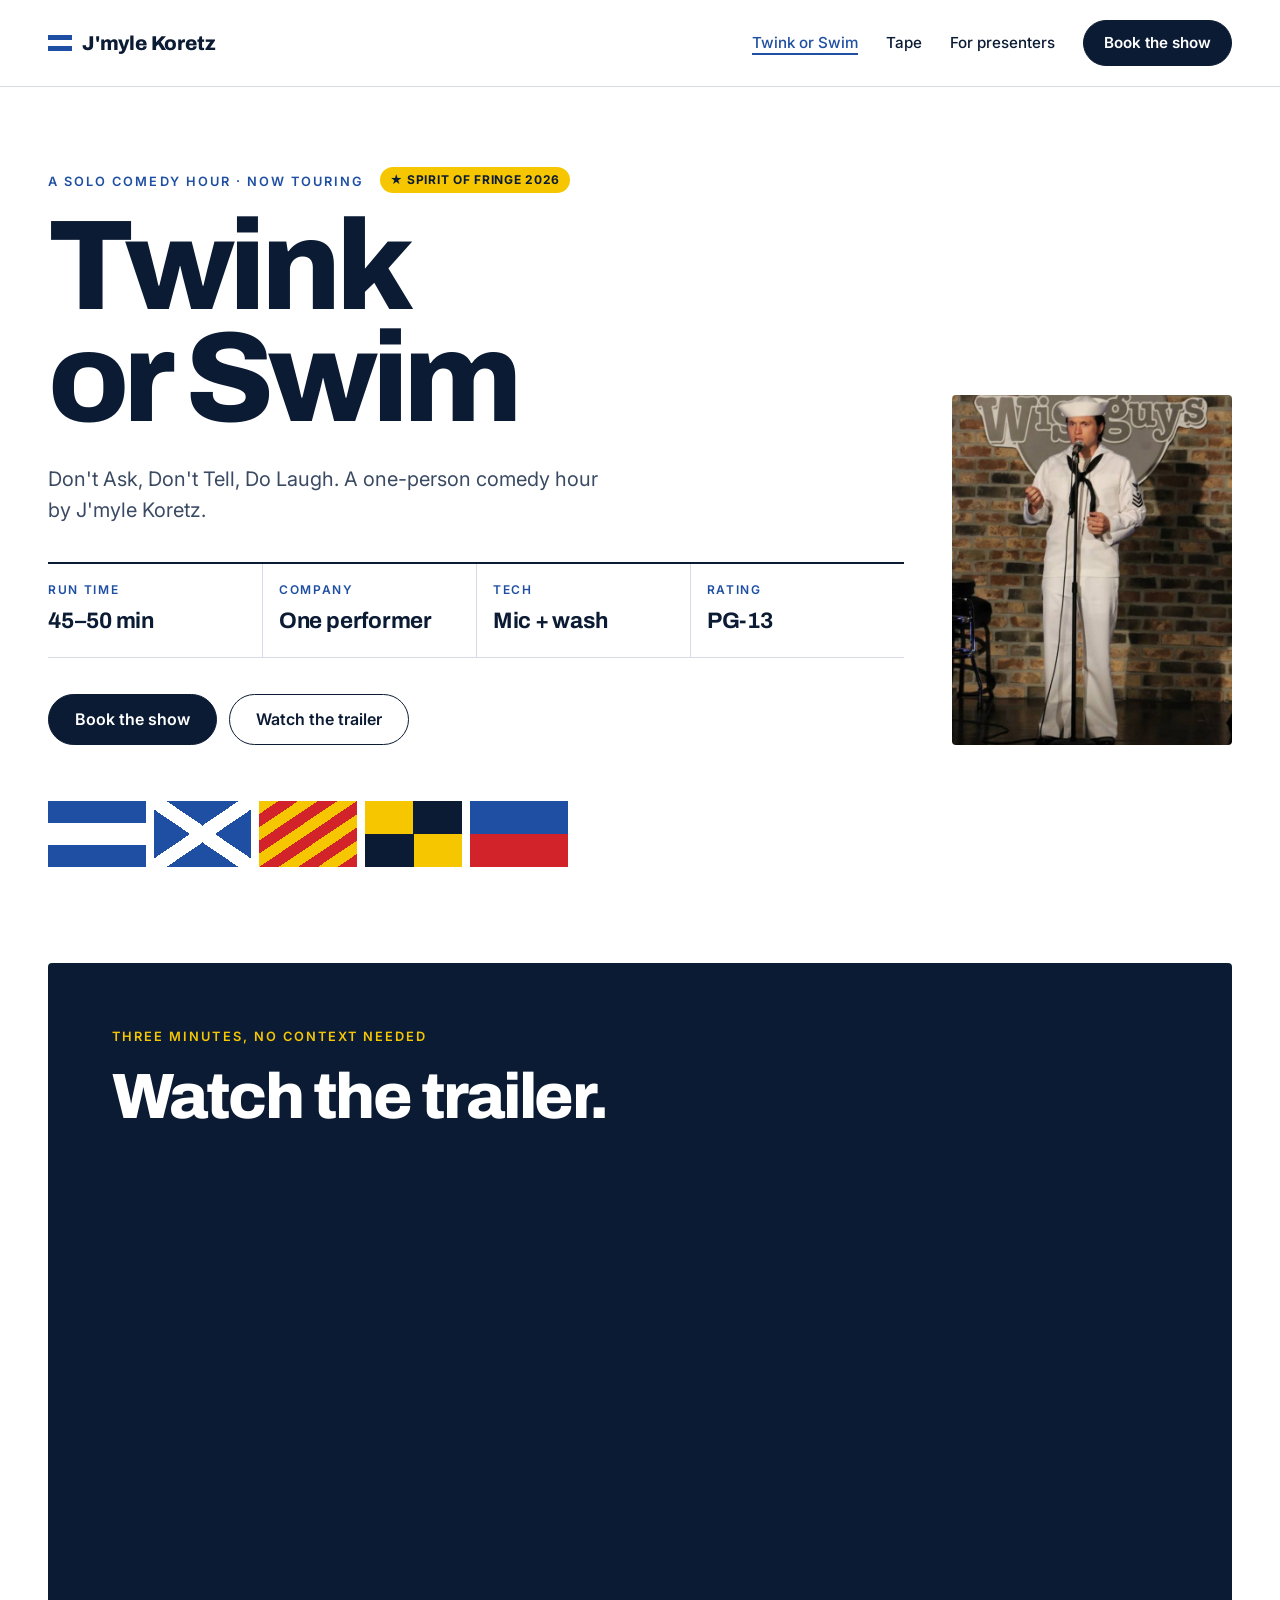
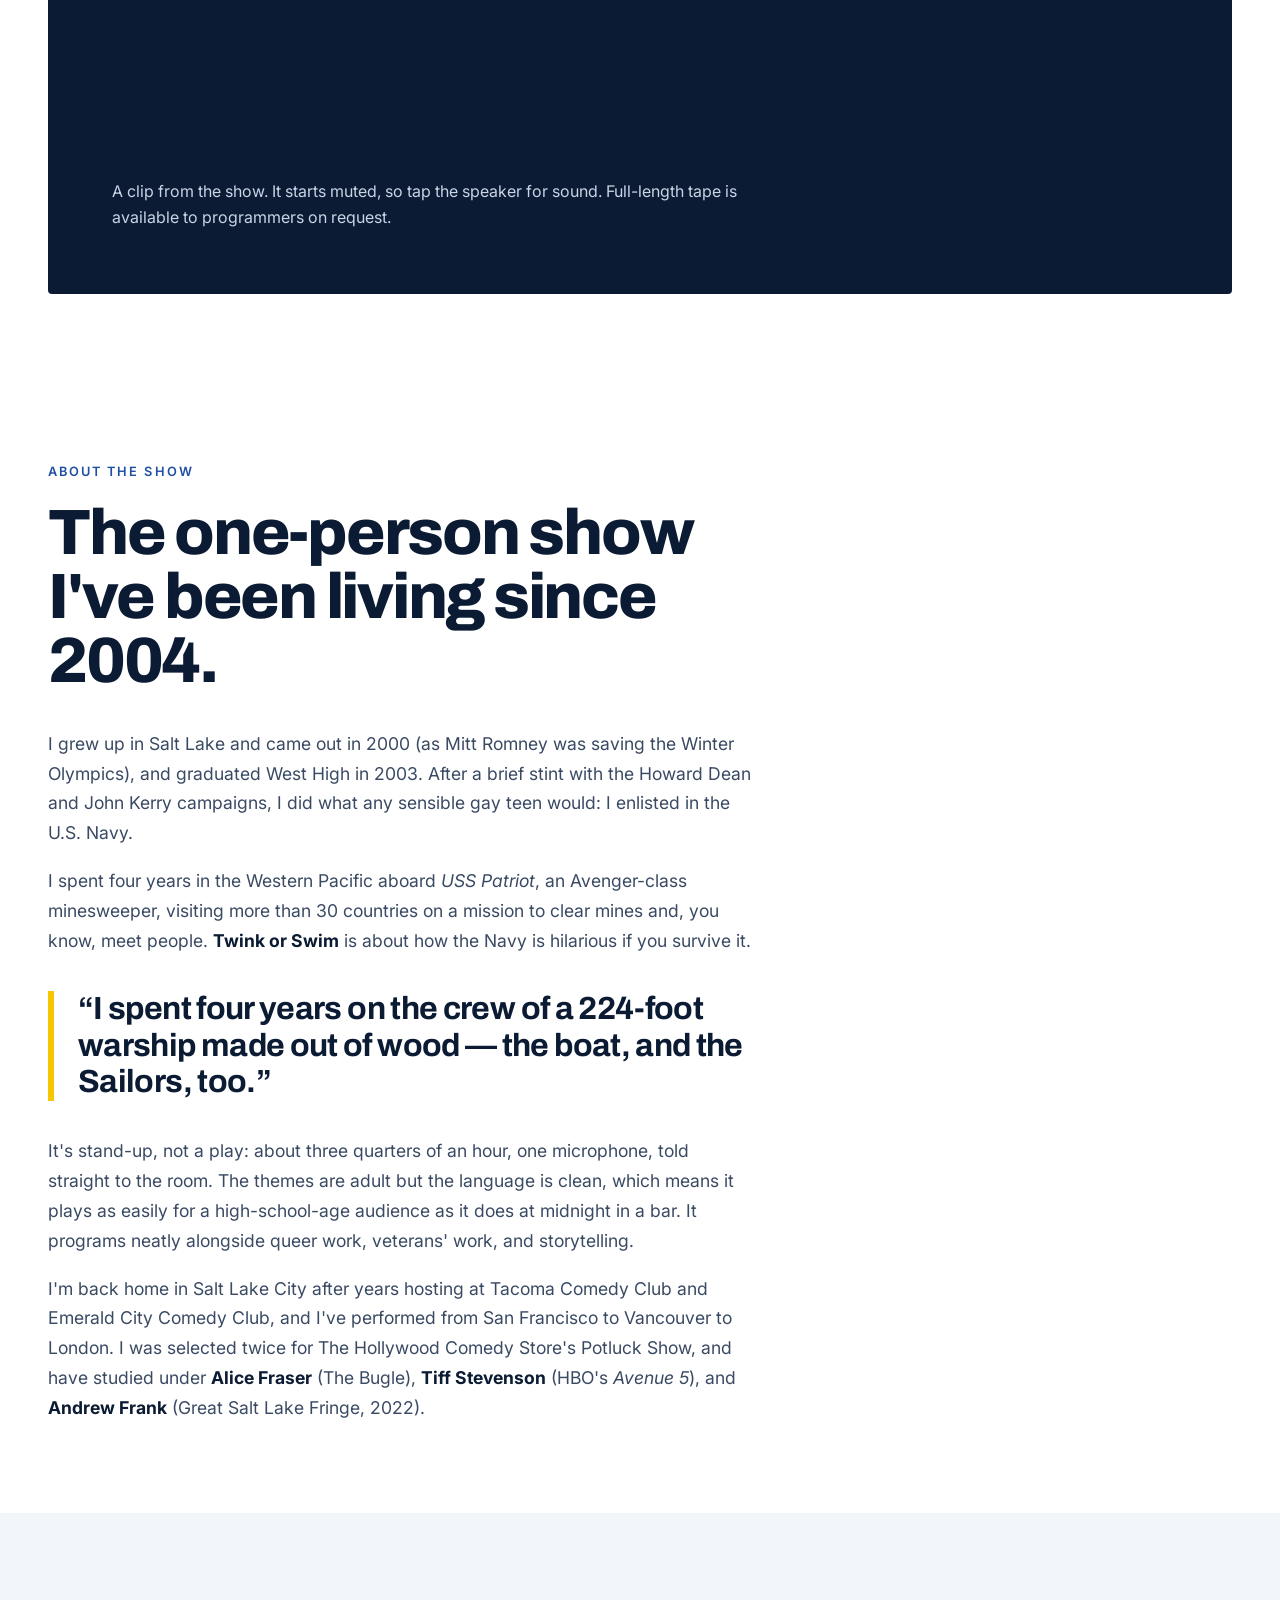
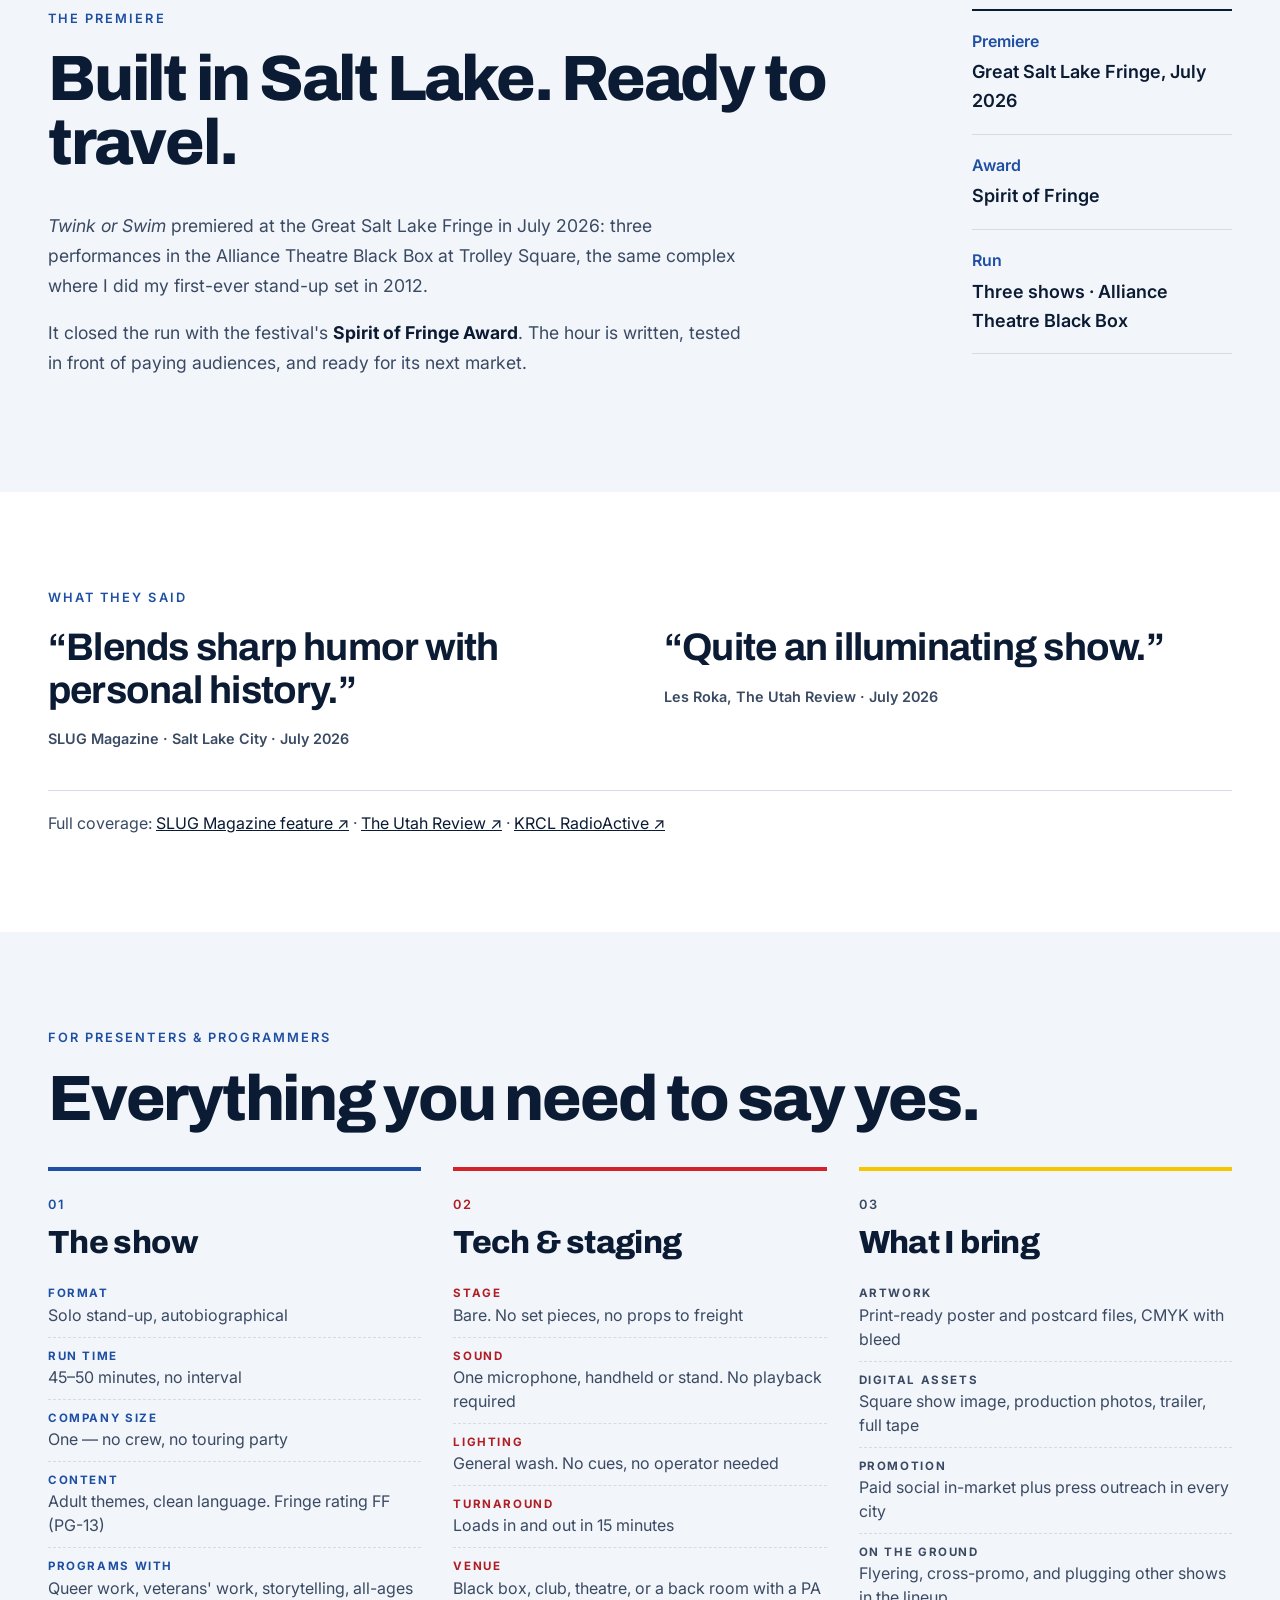
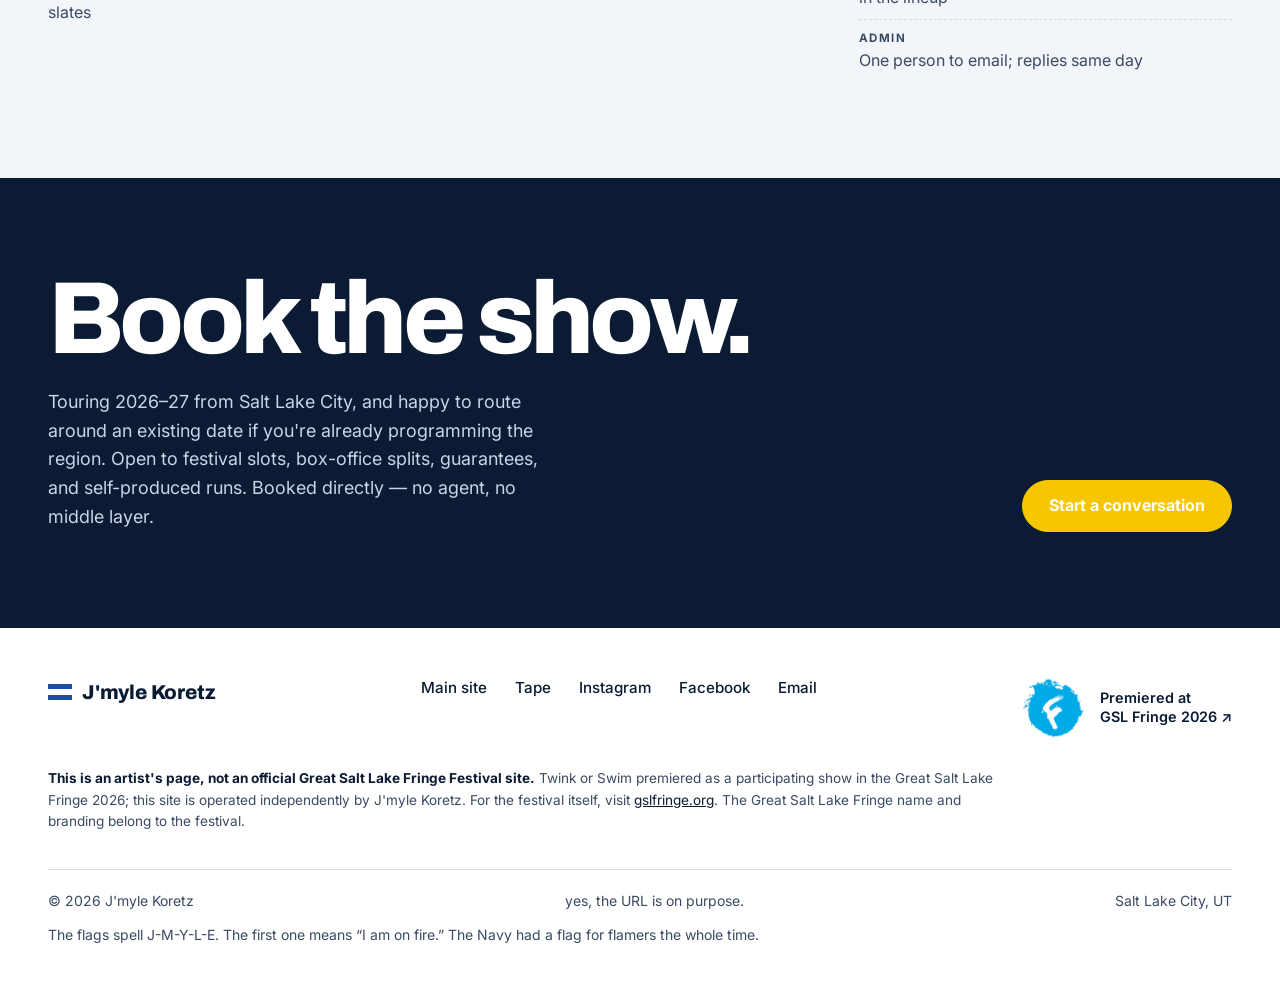
==== commit 0f32055f: "Spell J'MYLE in signal flags, move tape to home page - Flag strip now spells J-M-Y-L-E (Juliet, Mike" ====
--- a/salt.html
+++ b/salt.html
@@ -24,7 +24,7 @@
     <a href="index.html" class="brand"><span class="brand-flag" aria-hidden="true"></span>J'myle Koretz</a>
     <nav class="nav" aria-label="Main">
       <a href="salt.html" aria-current="page">Twink or Swim</a>
-      <a href="videos.html">Tape</a>
+      <a href="index.html#tape">Tape</a>
       <a href="#presenters">For presenters</a>
       <a href="mailto:inappropriatecontent@gmail.com?subject=Twink%20or%20Swim%20%E2%80%94%20booking%20enquiry" class="btn btn-solid">Book the show</a>
     </nav>
@@ -56,9 +56,10 @@
 </section>
 
 <div class="wrap">
-  <div class="flags" aria-hidden="true">
-    <span class="f1"></span><span class="f2"></span><span class="f3"></span><span class="f4"></span>
-    <span class="f5"></span><span class="f6"></span><span class="f7"></span><span class="f8"></span>
+  <div class="signal">
+    <div class="flags" role="img" aria-label="Signal flags spelling J, M, Y, L, E">
+      <span class="f-j" title="Juliet"></span><span class="f-m" title="Mike"></span><span class="f-y" title="Yankee"></span><span class="f-l" title="Lima"></span><span class="f-e" title="Echo"></span>
+    </div>
   </div>
 </div>
 
@@ -92,7 +93,7 @@
     <p class="pull">“I spent four years on the crew of a 224-foot warship made out of wood — the boat, and the Sailors, too.”</p>
     <div class="prose">
       <p>It's stand-up, not a play: about three quarters of an hour, one microphone, told straight to the room. The themes are adult but the language is clean, which means it plays as easily for a high-school-age audience as it does at midnight in a bar. It programs neatly alongside queer work, veterans' work, and storytelling.</p>
-      <p>I'm back home in Salt Lake City after years hosting and featuring at Tacoma Comedy Club and Emerald City Comedy Club, and I've performed from San Francisco to Vancouver to London. I was selected twice for The Hollywood Comedy Store's Potluck Show, and have studied under <strong>Alice Fraser</strong> (The Bugle), <strong>Tiff Stevenson</strong> (HBO's <em>Avenue 5</em>), and <strong>Andrew Frank</strong> (Great Salt Lake Fringe, 2022).</p>
+      <p>I'm back home in Salt Lake City after years hosting at Tacoma Comedy Club and Emerald City Comedy Club, and I've performed from San Francisco to Vancouver to London. I was selected twice for The Hollywood Comedy Store's Potluck Show, and have studied under <strong>Alice Fraser</strong> (The Bugle), <strong>Tiff Stevenson</strong> (HBO's <em>Avenue 5</em>), and <strong>Andrew Frank</strong> (Great Salt Lake Fringe, 2022).</p>
     </div>
   </div>
 </section>
@@ -203,7 +204,7 @@
       <a href="index.html" class="brand"><span class="brand-flag" aria-hidden="true"></span>J'myle Koretz</a>
       <nav class="foot-links" aria-label="Footer">
         <a href="index.html">Main site</a>
-        <a href="videos.html">Tape</a>
+        <a href="index.html#tape">Tape</a>
         <a href="https://www.instagram.com/theinappropriatecontent/" target="_blank" rel="noopener">Instagram</a>
         <a href="https://www.facebook.com/inappropriatecontent/" target="_blank" rel="noopener">Facebook</a>
         <a href="mailto:inappropriatecontent@gmail.com">Email</a>
@@ -222,6 +223,7 @@
       <span>yes, the URL is on purpose.</span>
       <span>Salt Lake City, UT</span>
     </div>
+    <p class="foot-note">The flags spell J-M-Y-L-E. The first one means “I am on fire.” The Navy had a flag for flamers the whole time.</p>
   </div>
 </footer>
 
--- a/site.css
+++ b/site.css
@@ -1,6 +1,6 @@
 /* =========================================================
    sperm.wales — Signal Flags theme
-   Shared by index.html, salt.html, videos.html
+   Shared by index.html and salt.html
    ========================================================= */
 
 :root {
@@ -54,7 +54,7 @@
 }
 .brand-flag {
   width: 24px; height: 16px; flex: none;
-  background: linear-gradient(90deg, var(--yellow) 50%, var(--blue) 50%);
+  background: linear-gradient(180deg, var(--blue) 33.33%, var(--white) 33.33% 66.67%, var(--blue) 66.67%);
 }
 .nav { display: flex; flex-wrap: wrap; align-items: center; gap: 8px 28px; font-size: 0.95rem; font-weight: 500; }
 .nav a { text-decoration: none; }
@@ -108,27 +108,25 @@
 }
 .portrait img { width: 100%; height: 100%; object-fit: cover; }
 
-/* ===== Signal flag strip (decorative) ===== */
-.flags { display: grid; grid-template-columns: repeat(8, minmax(0, 1fr)); gap: 8px; }
+/* ===== Signal flag strip: J-M-Y-L-E in the International Code of Signals ===== */
+.signal { display: flex; flex-wrap: wrap; align-items: center; gap: 20px 40px; }
+.flags { display: grid; grid-template-columns: repeat(5, minmax(0, 1fr)); gap: 8px; flex: 1 1 320px; max-width: 520px; }
 .flags span { aspect-ratio: 3 / 2; position: relative; display: block; }
-.flags .f1 { background: linear-gradient(90deg, var(--yellow) 50%, var(--blue) 50%); }
-.flags .f2 { background: linear-gradient(135deg, var(--red) 50%, var(--yellow) 50%); }
-.flags .f3 { background: var(--blue); }
-.flags .f3::after { content: ""; position: absolute; inset: 25% 33%; background: var(--white); }
-.flags .f4 { background: conic-gradient(var(--red) 0 25%, var(--white) 0 50%, var(--red) 0 75%, var(--white) 0); box-shadow: inset 0 0 0 1px var(--line); }
-.flags .f5 { background: repeating-linear-gradient(180deg, var(--yellow) 0 20%, var(--blue) 20% 40%); }
-.flags .f6 {
+/* Juliet: blue, white, blue */
+.flags .f-j { background: linear-gradient(180deg, var(--blue) 33.33%, var(--white) 33.33% 66.67%, var(--blue) 66.67%); }
+/* Mike: white saltire on blue */
+.flags .f-m {
   background:
-    linear-gradient(var(--yellow), var(--yellow)) center / 100% 22% no-repeat,
-    linear-gradient(var(--yellow), var(--yellow)) center / 15% 100% no-repeat,
-    var(--red);
-}
-.flags .f7 { background: var(--navy); }
-.flags .f8 { background: repeating-linear-gradient(90deg, var(--yellow) 0 20%, var(--red) 20% 40%); }
-@media (max-width: 560px) {
-  .flags { grid-template-columns: repeat(4, minmax(0, 1fr)); }
-  .flags .f5, .flags .f6, .flags .f7, .flags .f8 { display: none; }
-}
+    linear-gradient(to top right, transparent calc(50% - 7px), var(--white) calc(50% - 7px) calc(50% + 7px), transparent calc(50% + 7px)),
+    linear-gradient(to top left, transparent calc(50% - 7px), var(--white) calc(50% - 7px) calc(50% + 7px), transparent calc(50% + 7px)),
+    var(--blue);
+}
+/* Yankee: yellow and red diagonal stripes */
+.flags .f-y { background: repeating-linear-gradient(to bottom right, var(--yellow) 0 10%, var(--red) 10% 20%); }
+/* Lima: yellow and black quarters */
+.flags .f-l { background: conic-gradient(var(--navy) 0 25%, var(--yellow) 0 50%, var(--navy) 0 75%, var(--yellow) 0); }
+/* Echo: blue over red */
+.flags .f-e { background: linear-gradient(180deg, var(--blue) 50%, var(--red) 50%); }
 
 /* ===== Sections ===== */
 .section { padding-block: clamp(64px, 8vw, 96px); }
@@ -202,6 +200,21 @@
 .frame iframe { position: absolute; inset: 0; width: 100%; height: 100%; border: 0; }
 .video h3 { margin-top: 18px; font-size: 1.25rem; font-weight: 600; display: flex; flex-wrap: wrap; gap: 10px; align-items: center; }
 .video p { color: var(--soft); margin-top: 4px; }
+/* ===== Home page tape player: one frame, two sets ===== */
+.tape { scroll-margin-top: 16px; }
+.tape .h2 { margin-bottom: 28px; }
+.set-switch { display: grid; grid-template-columns: 1fr 1fr; gap: 12px; margin-bottom: 16px; }
+.set-btn {
+  font-family: var(--display); font-weight: 800; font-size: clamp(1.25rem, 3vw, 1.75rem); letter-spacing: -0.01em;
+  padding: 18px 16px; border: 2px solid var(--navy); border-radius: 4px;
+  background: transparent; color: var(--navy); cursor: pointer;
+  transition: background .15s, color .15s;
+}
+.set-btn:hover { background: var(--wash); }
+.set-btn[aria-pressed="true"] { background: var(--navy); color: var(--white); }
+.set-btn:focus-visible { outline: 3px solid var(--blue); outline-offset: 3px; }
+.tape-note { margin-top: 14px; font-size: 0.95rem; color: var(--soft); }
+
 .tag {
   display: inline-block; padding: 3px 10px; border-radius: 999px; font-size: 0.72rem; font-weight: 700;
   letter-spacing: 0.08em; text-transform: uppercase; border: 1.5px solid currentColor;
@@ -248,6 +261,7 @@
   margin-top: 36px; padding-top: 20px; border-top: 1px solid var(--line);
   display: flex; flex-wrap: wrap; justify-content: space-between; gap: 12px; font-size: 0.875rem; color: var(--soft);
 }
+.foot-note { margin-top: 12px; font-size: 0.875rem; color: var(--soft); }
 
 @media (prefers-reduced-motion: reduce) {
   * { transition: none !important; animation: none !important; }
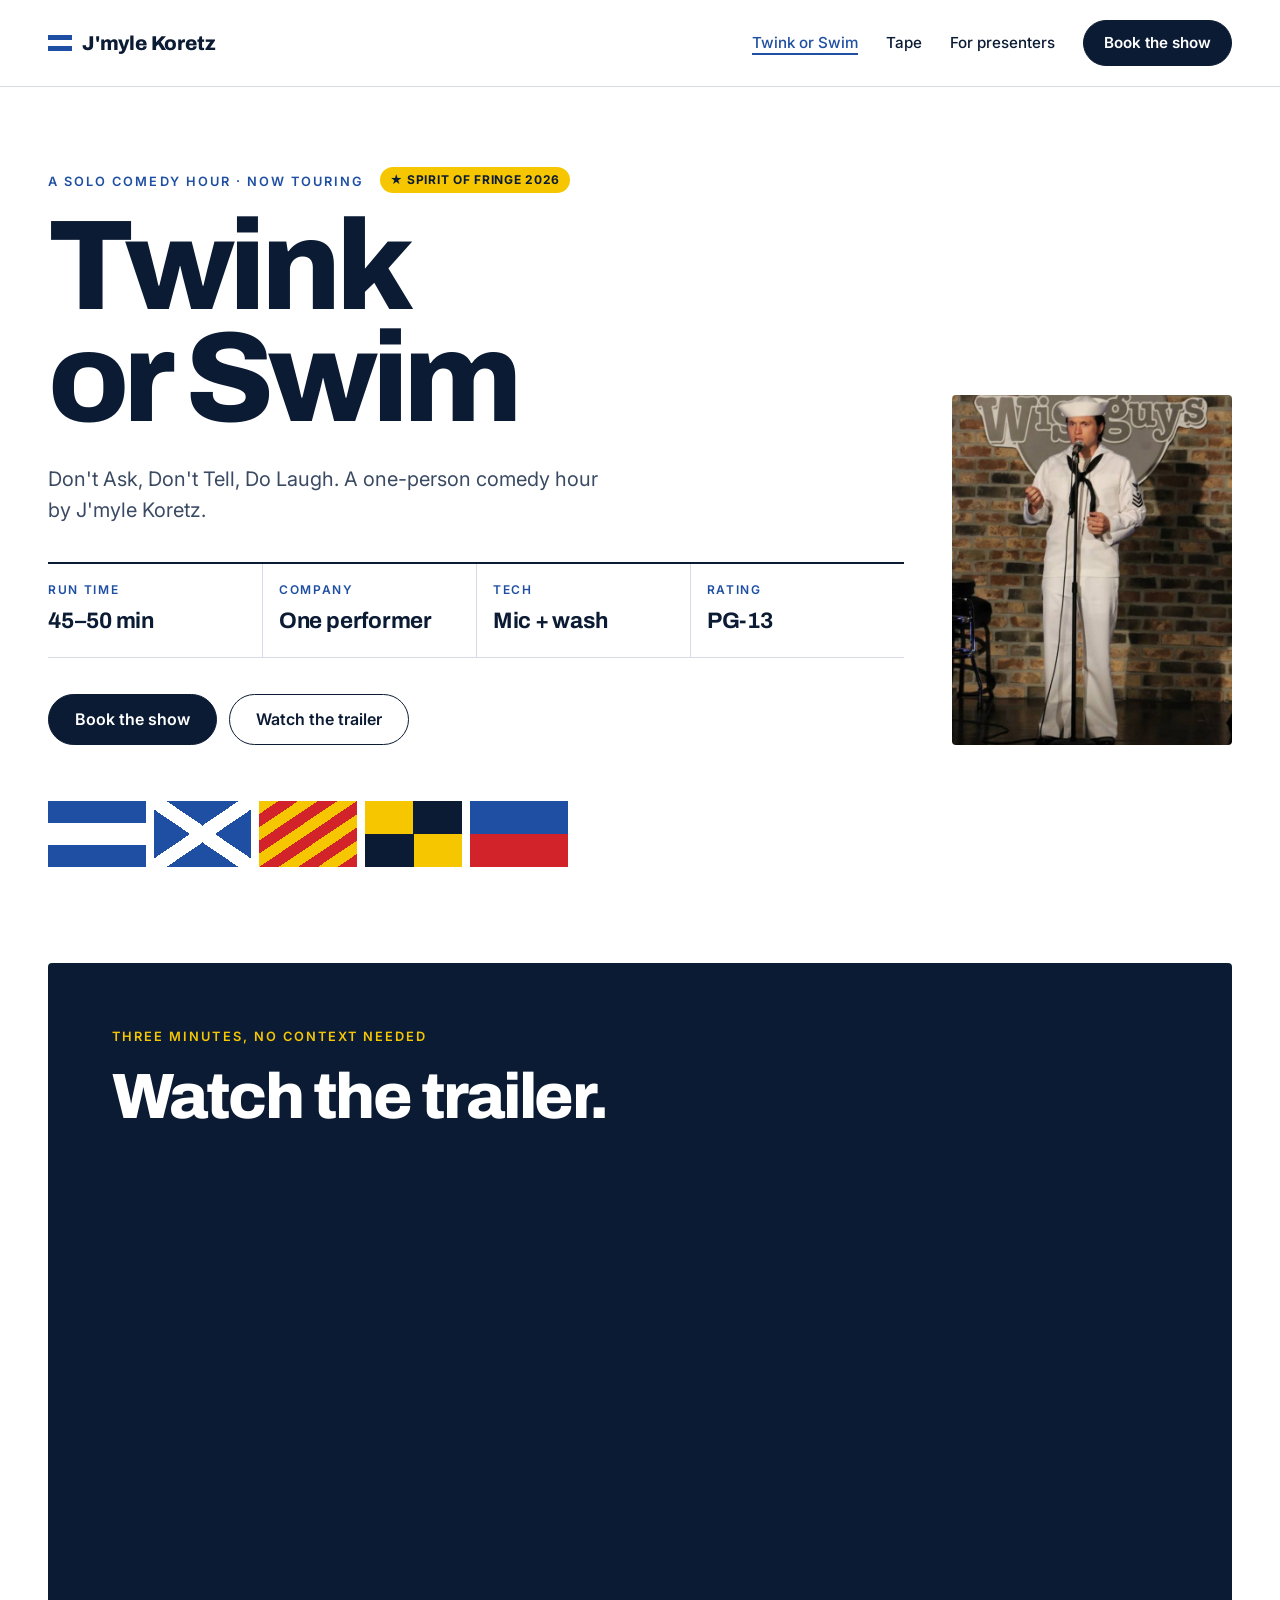
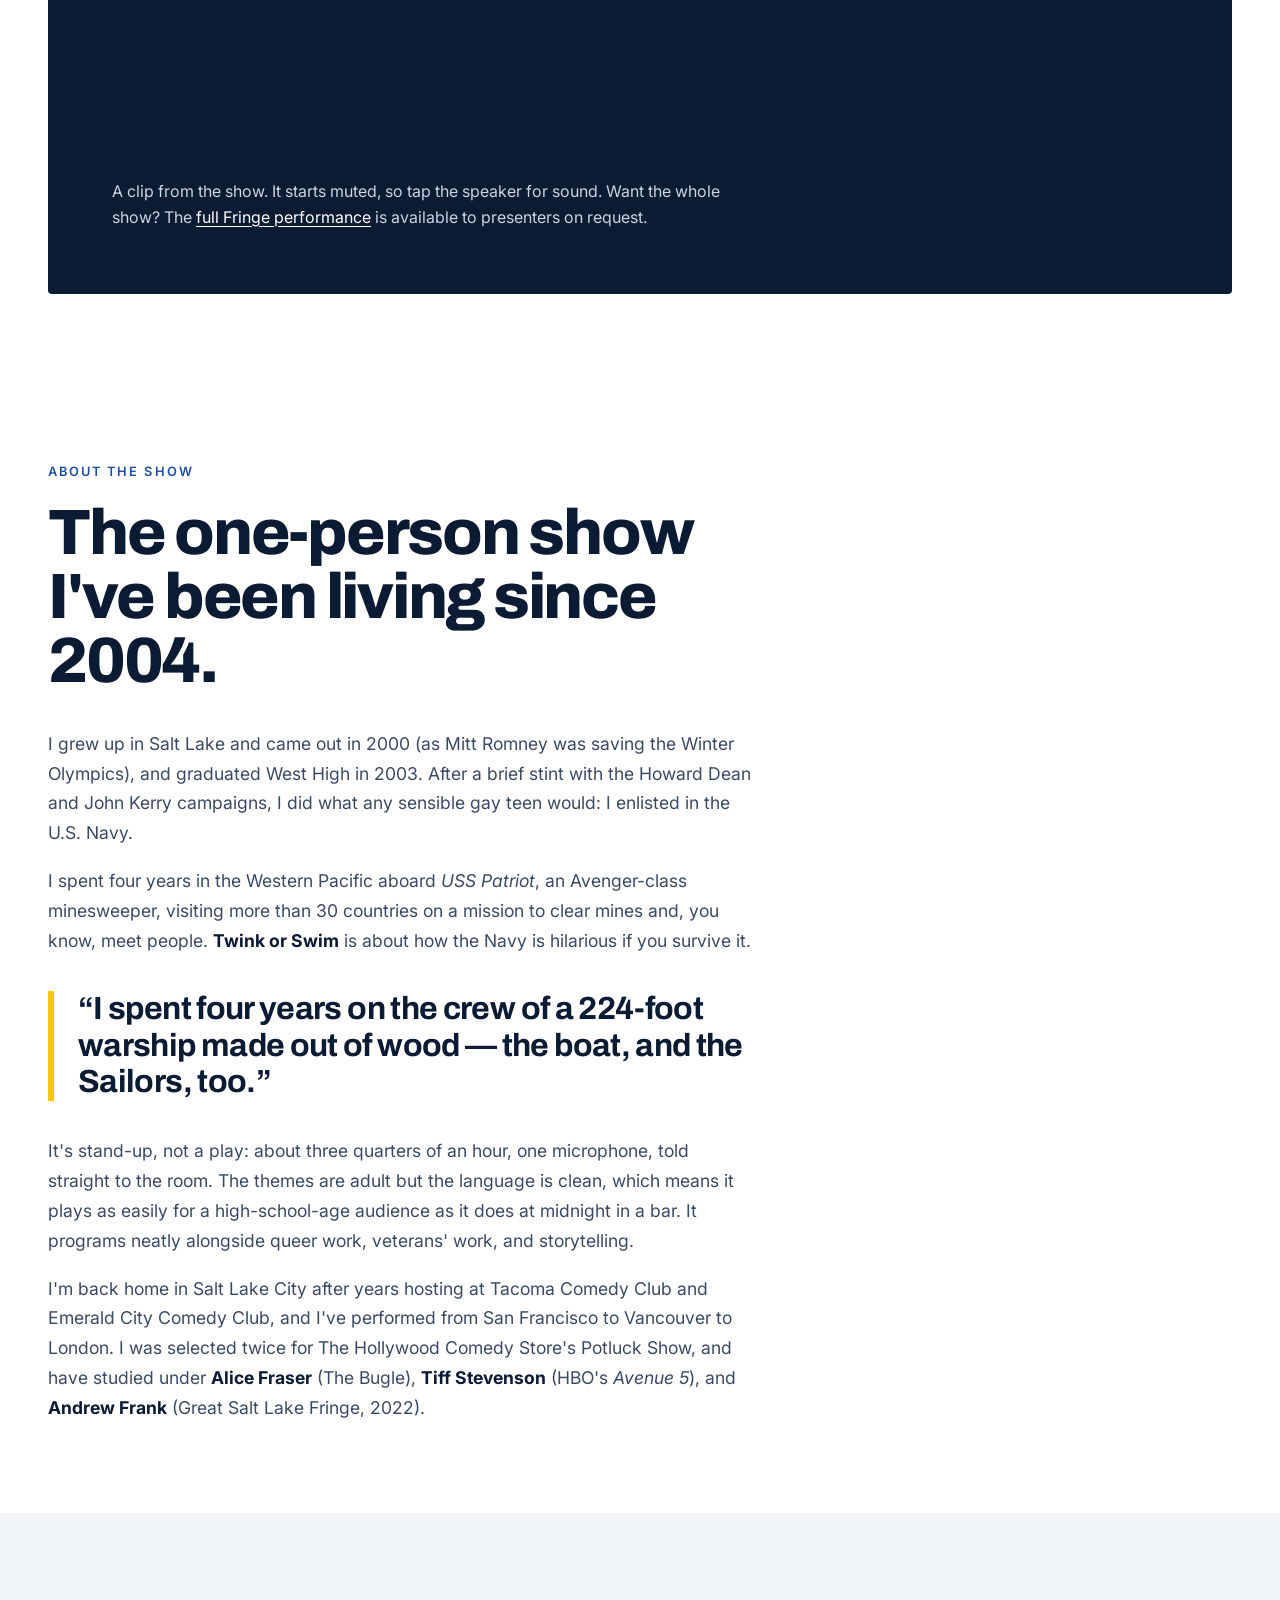
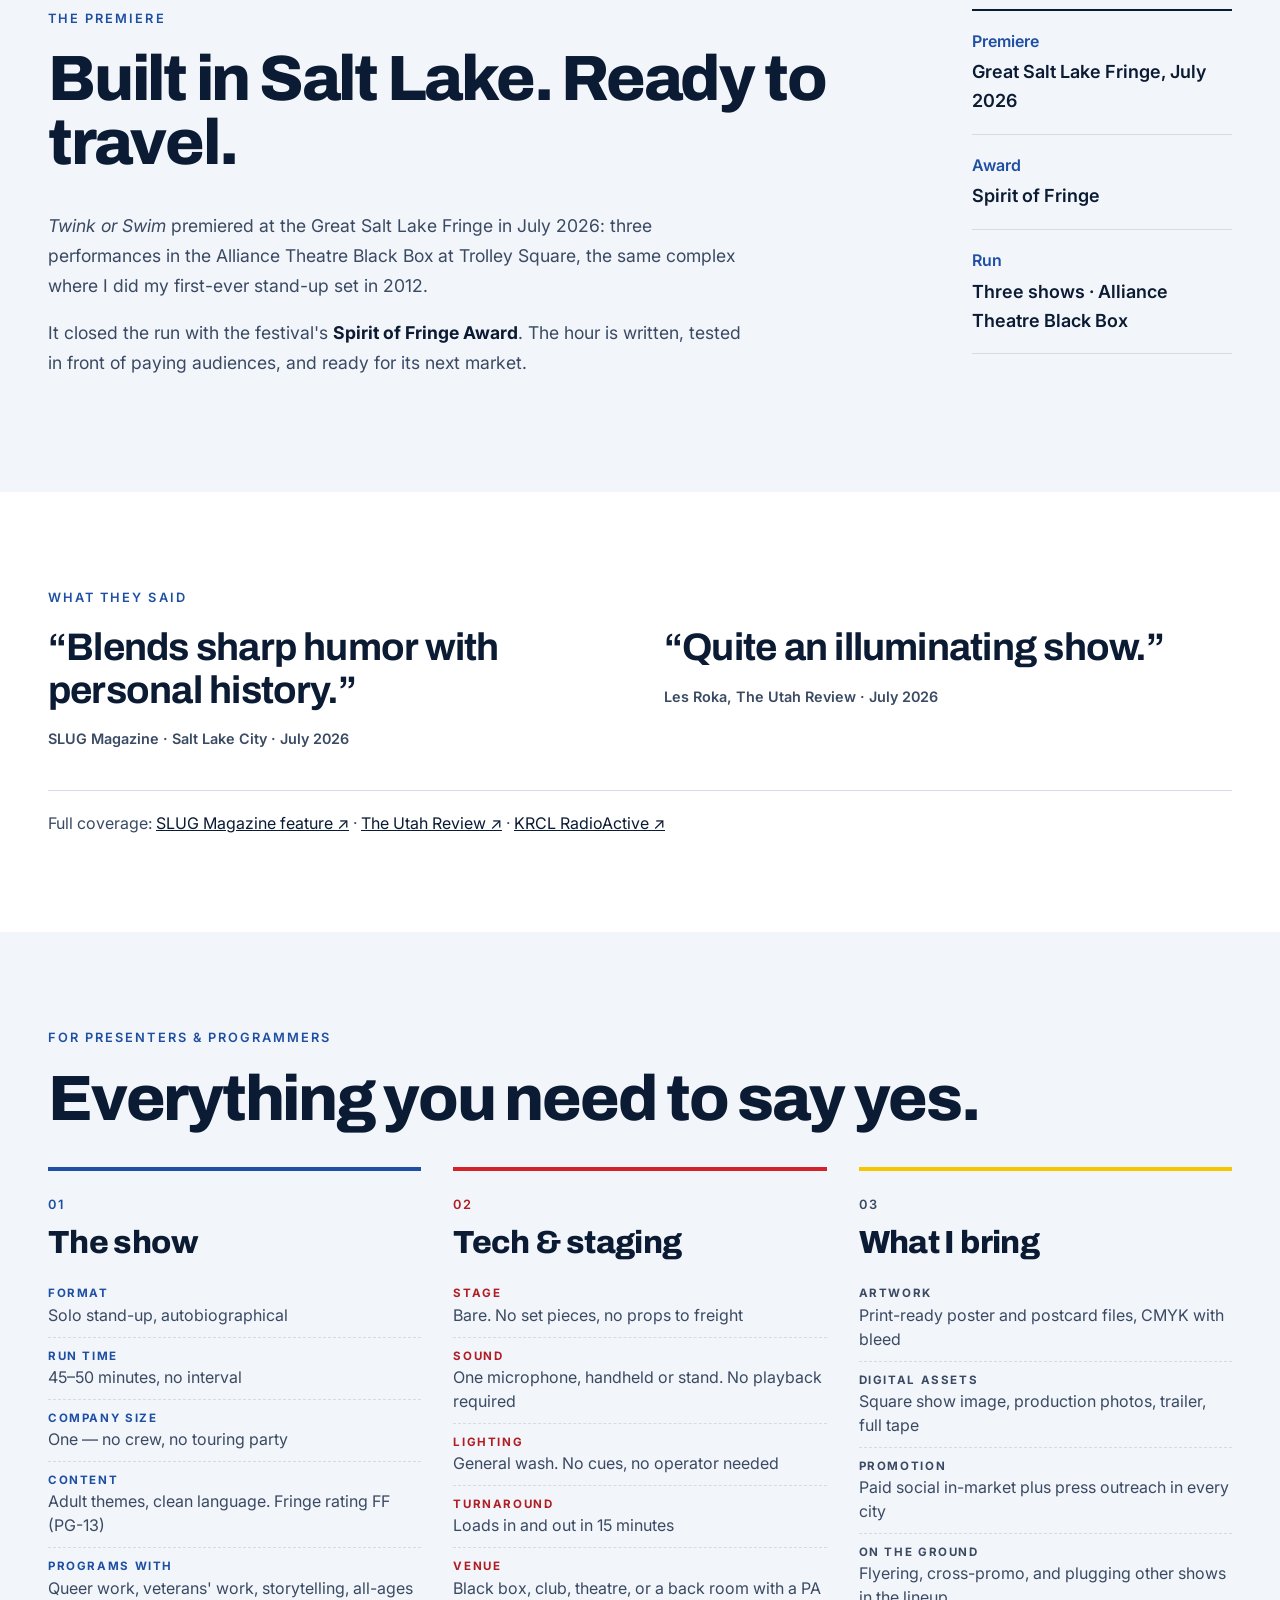
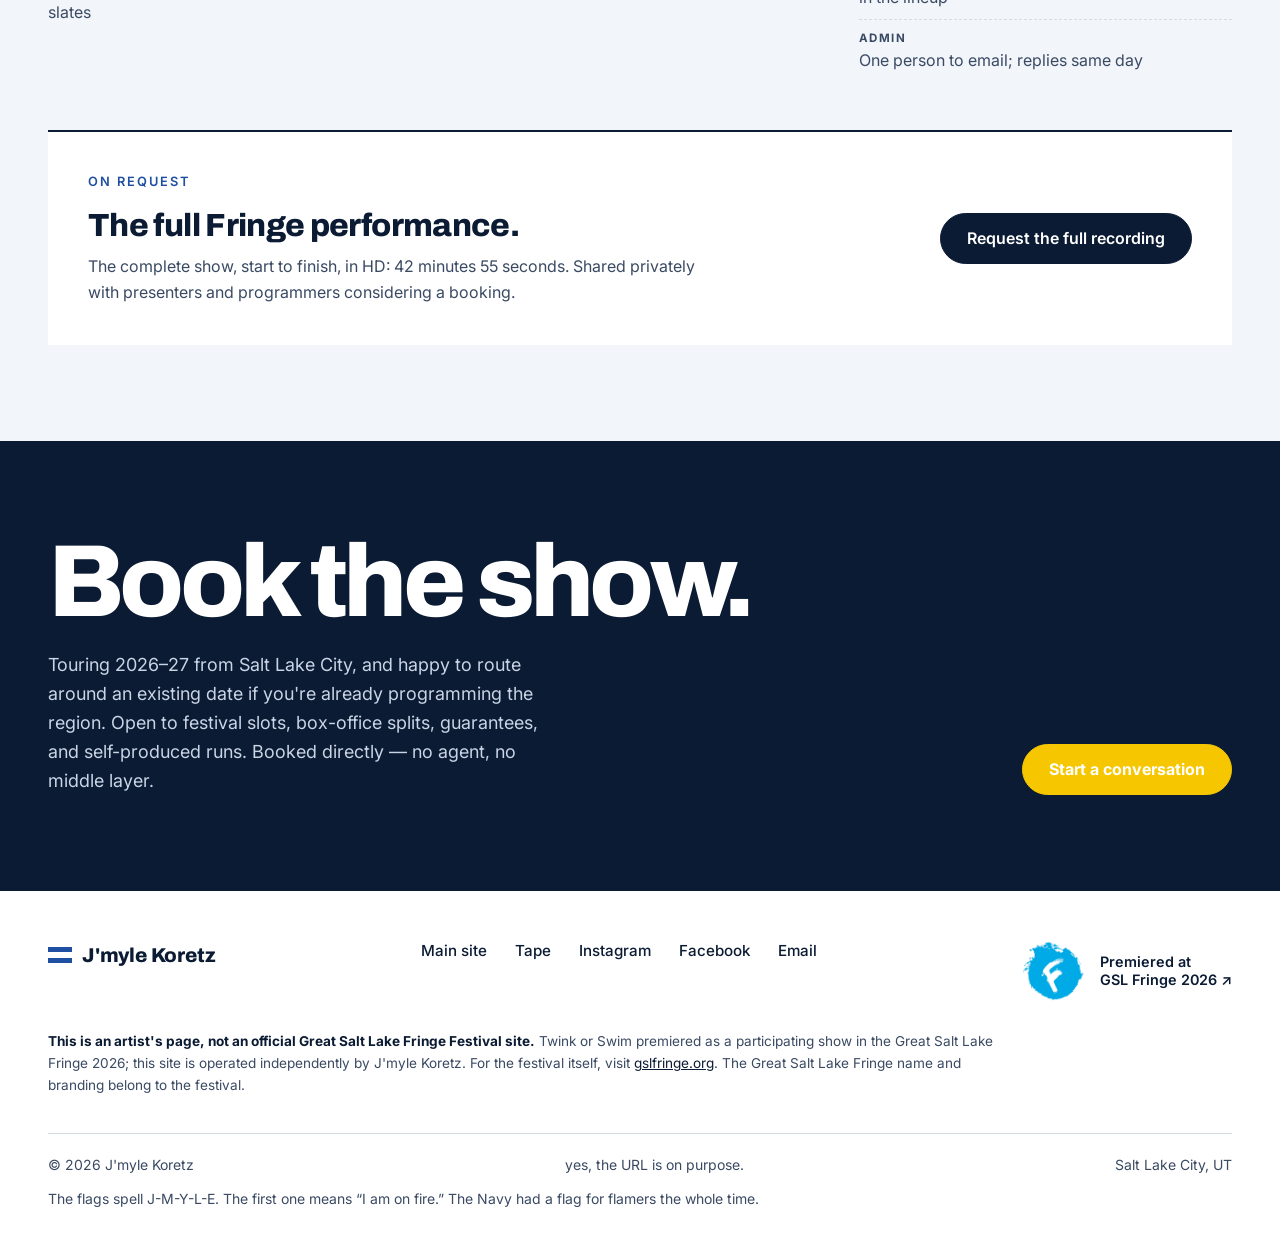
==== commit 2f12b75d: "Add request-only full Fringe performance callout - New callout in the presenters section advertising" ====
--- a/salt.html
+++ b/salt.html
@@ -77,7 +77,7 @@
           allowfullscreen
           referrerpolicy="strict-origin-when-cross-origin"></iframe>
       </div>
-      <p style="margin-top: 20px; max-width: 40rem">A clip from the show. It starts muted, so tap the speaker for sound. Full-length tape is available to programmers on request.</p>
+      <p style="margin-top: 20px; max-width: 40rem">A clip from the show. It starts muted, so tap the speaker for sound. Want the whole show? The <a href="#full-recording" class="on-navy-link">full Fringe performance</a> is available to presenters on request.</p>
     </div>
   </div>
 </section>
@@ -179,6 +179,14 @@
         </ul>
       </div>
     </div>
+    <div class="callout" id="full-recording">
+      <div>
+        <p class="eyebrow">On request</p>
+        <h3 class="h3">The full Fringe performance.</h3>
+        <p>The complete show, start to finish, in HD: 42 minutes 55 seconds. Shared privately with presenters and programmers considering a booking.</p>
+      </div>
+      <a href="mailto:inappropriatecontent@gmail.com?subject=Twink%20or%20Swim%20%E2%80%94%20full%20recording%20request&amp;body=Hi%20J%27myle%2C%0A%0AI%27d%20like%20to%20see%20the%20full%20Fringe%20performance%20of%20Twink%20or%20Swim.%0A%0AName%3A%20%0AVenue%20or%20festival%3A%20%0ADates%20I%27m%20programming%3A%20%0A" class="btn btn-solid">Request the full recording</a>
+    </div>
   </div>
 </section>
 </main>
--- a/site.css
+++ b/site.css
@@ -180,6 +180,18 @@
 }
 
 /* spec grid */
+/* Request-only callout (full show recording) */
+.callout {
+  margin-top: 48px; padding: clamp(24px, 4vw, 40px); background: var(--white);
+  border-top: 2px solid var(--navy); scroll-margin-top: 24px;
+  display: flex; flex-wrap: wrap; align-items: center; justify-content: space-between; gap: 24px 48px;
+}
+.callout > div { flex: 1 1 320px; max-width: 40rem; }
+.callout .h3 { margin: 8px 0 12px; }
+.callout p:not(.eyebrow) { color: var(--soft); }
+.on-navy-link { color: inherit; text-decoration: underline; text-underline-offset: 3px; }
+.on-navy-link:hover { color: var(--yellow); }
+
 .specs { display: grid; grid-template-columns: repeat(4, minmax(0, 1fr)); border-top: 2px solid var(--navy); }
 .specs div { padding: 16px 16px 18px 0; border-bottom: 1px solid var(--line); }
 .specs div + div { padding-left: 16px; border-left: 1px solid var(--line); }
